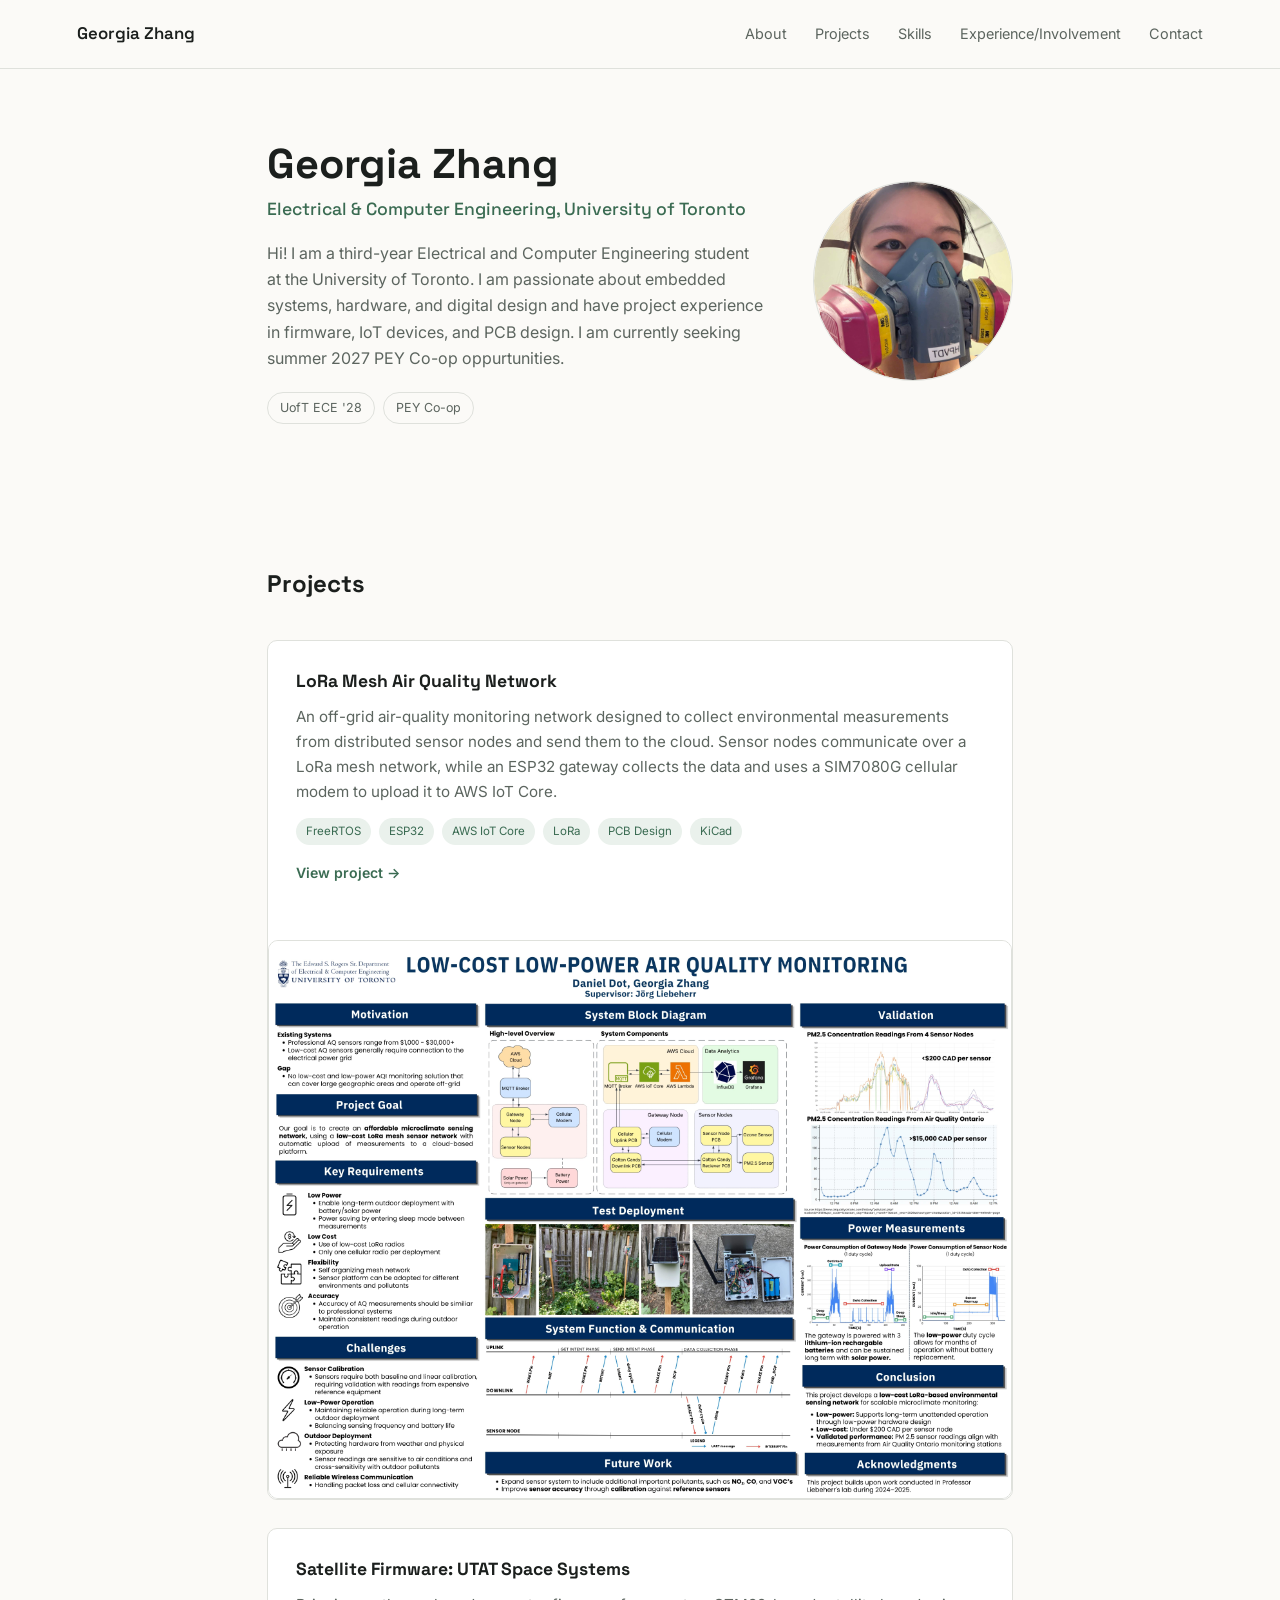
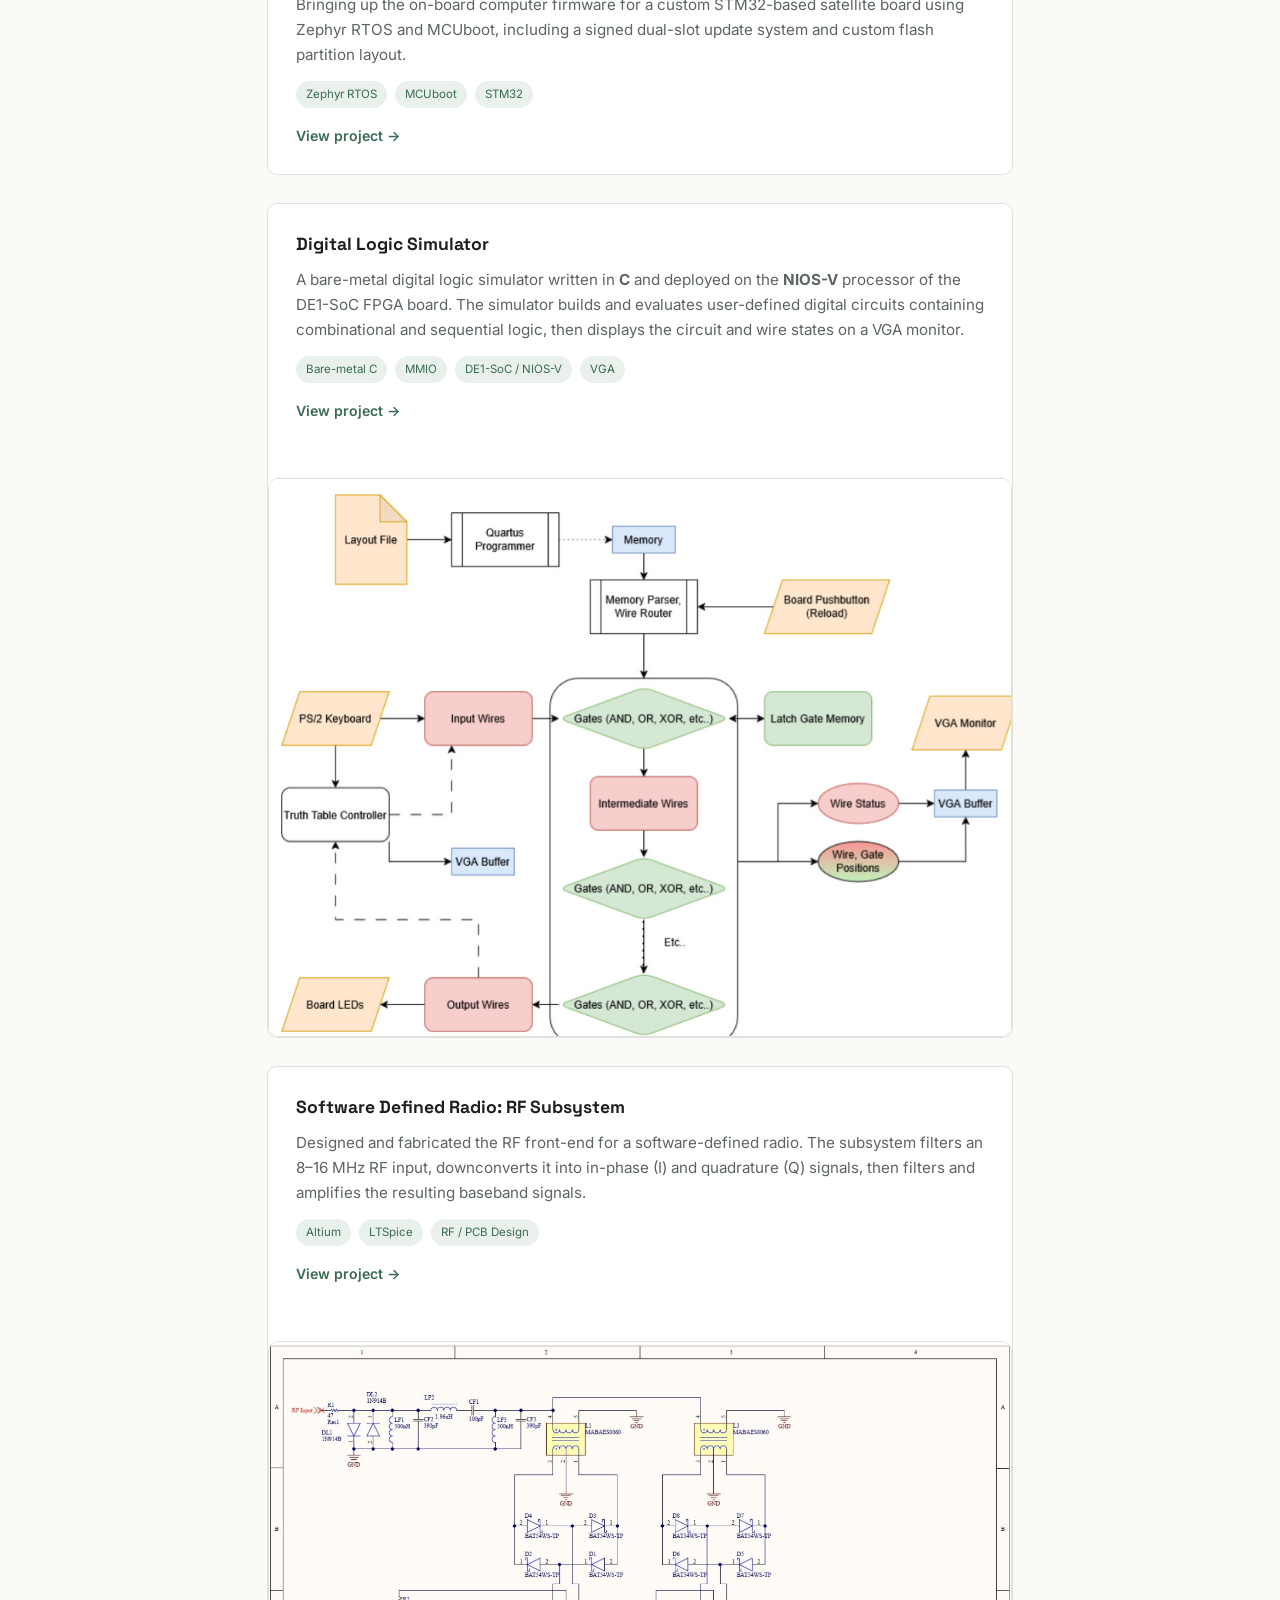
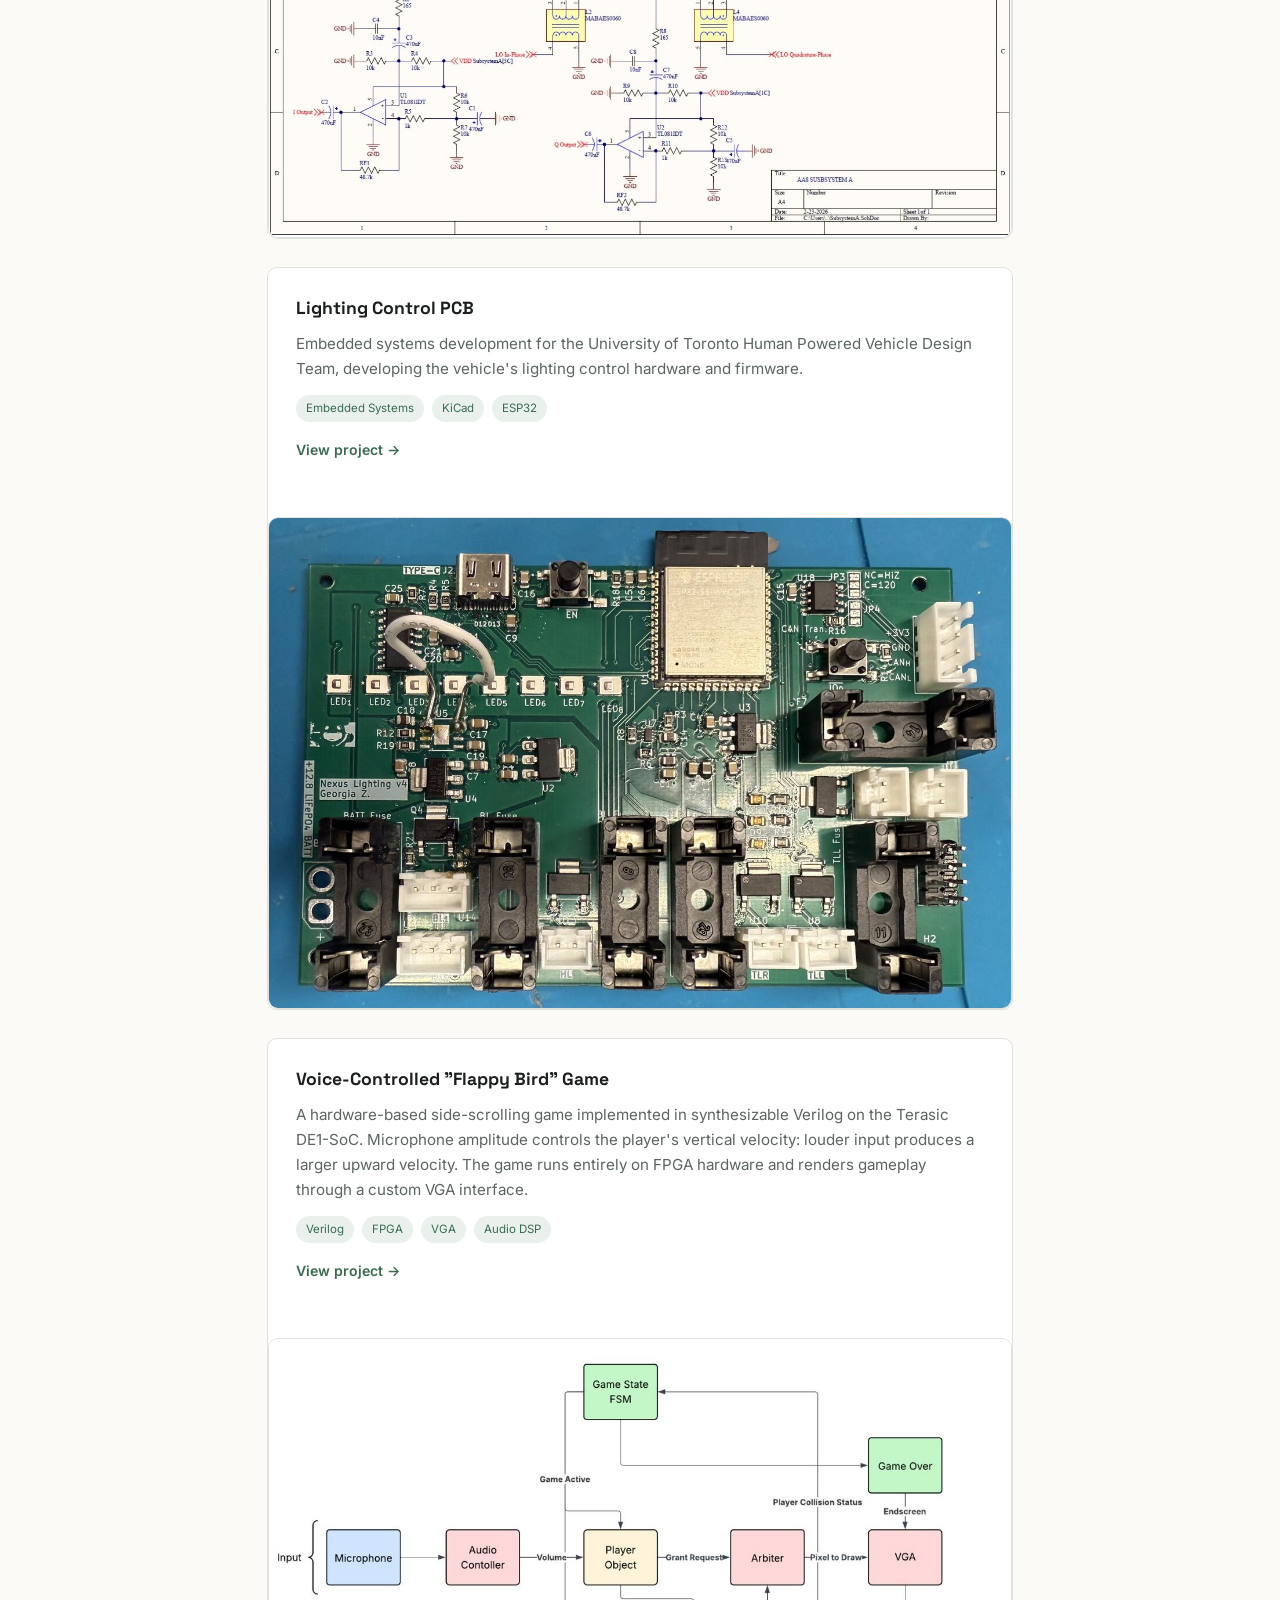
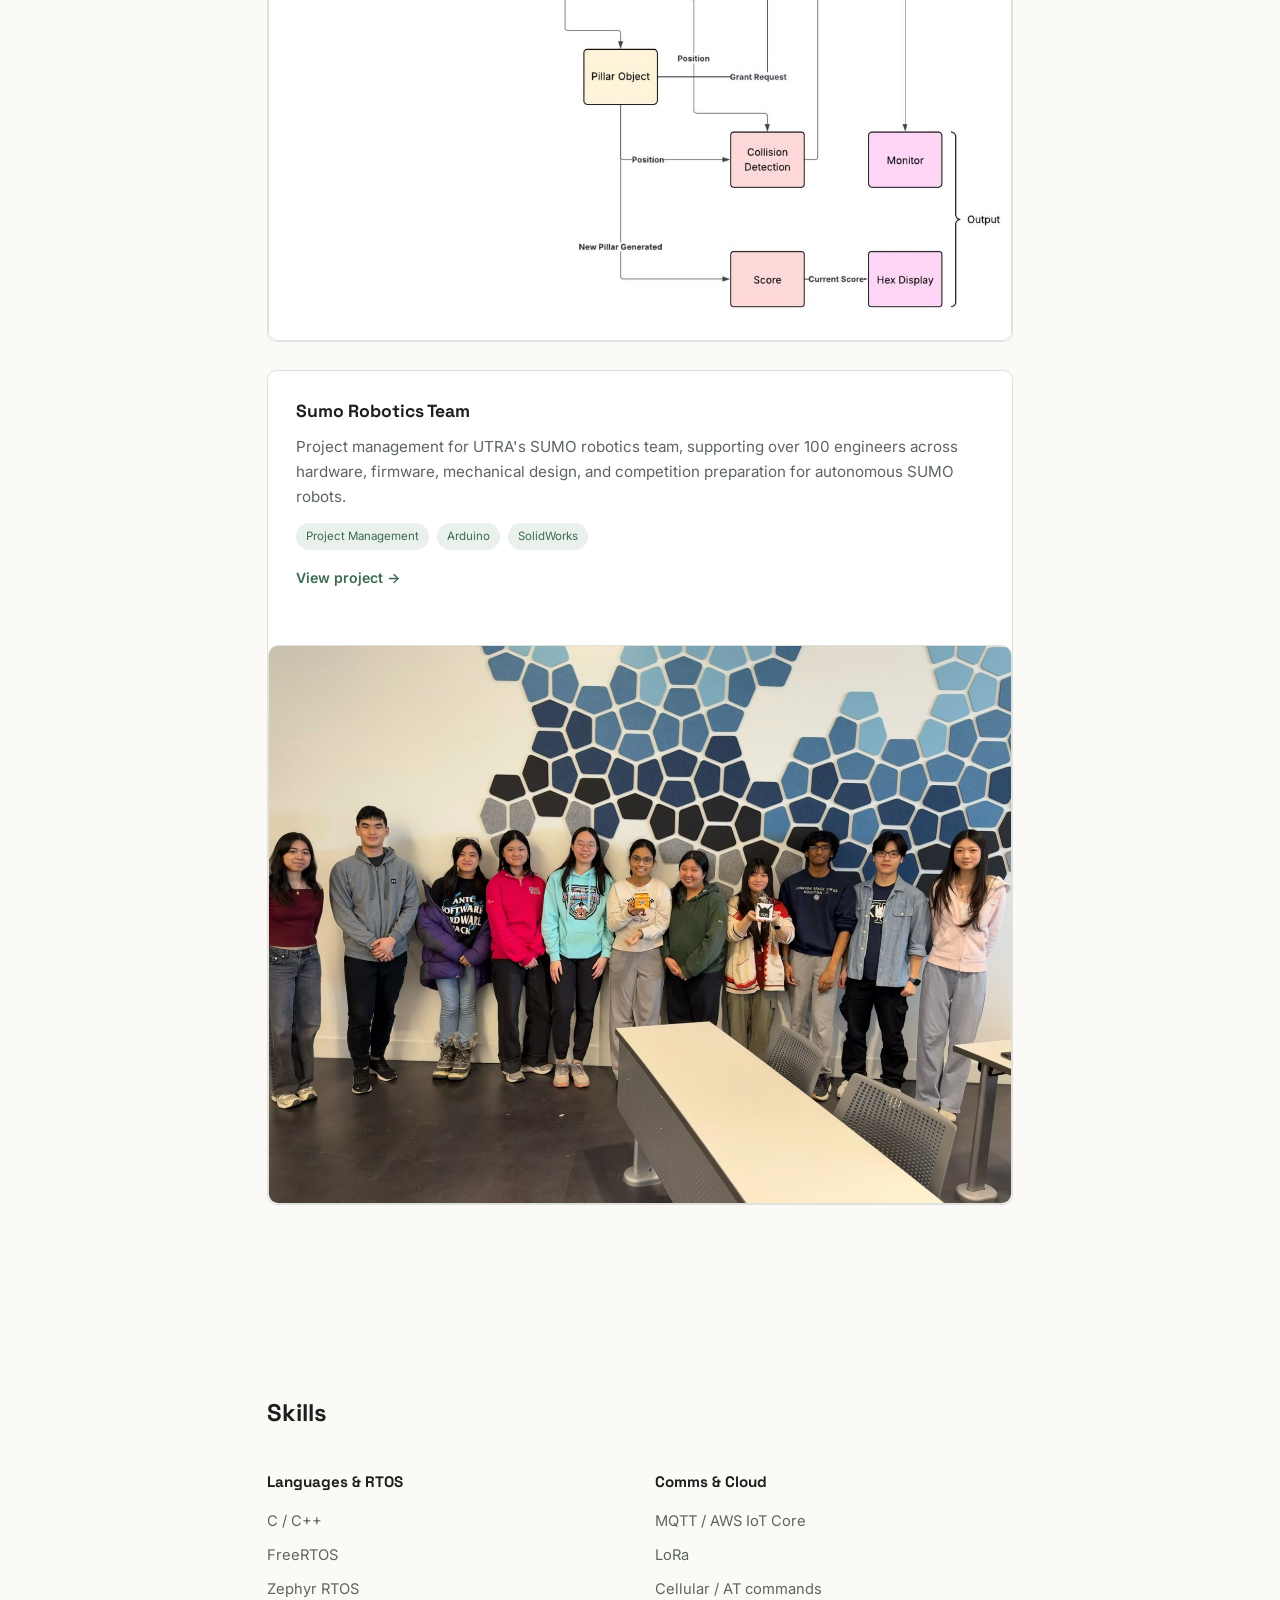
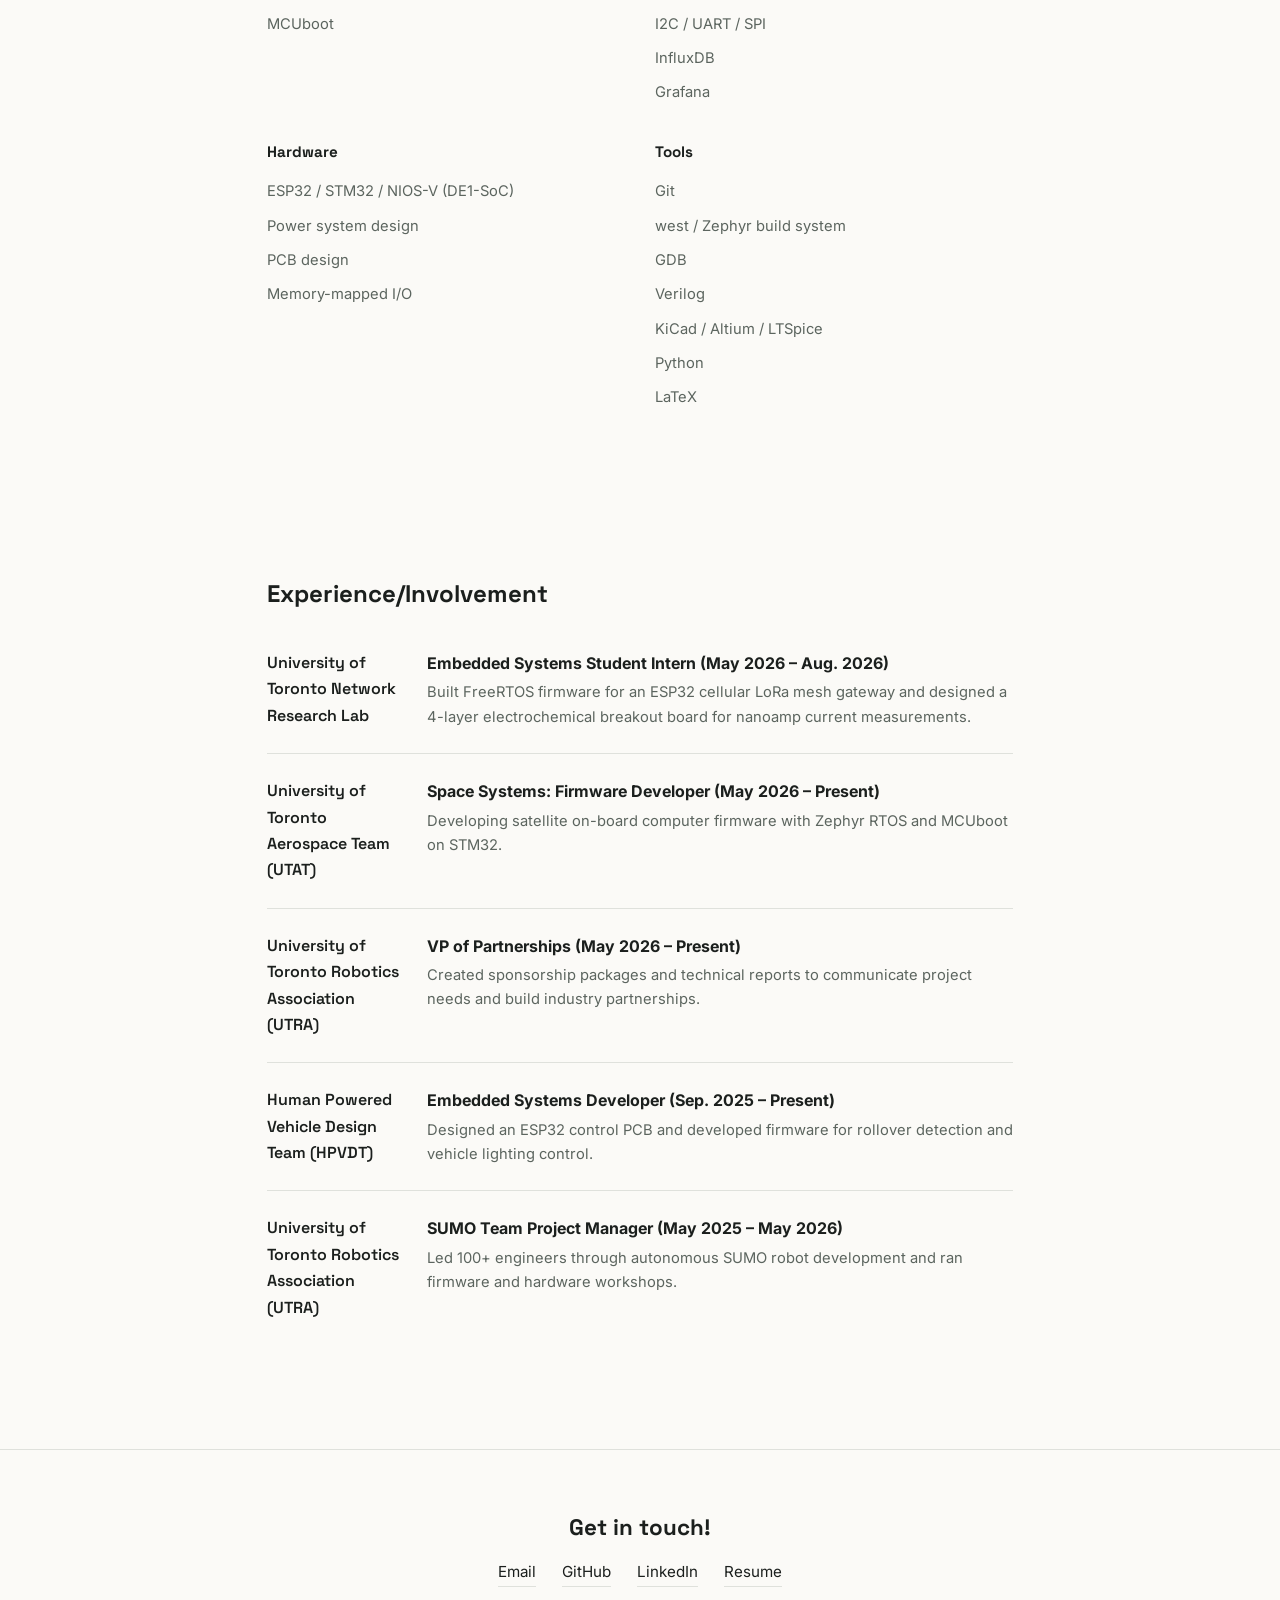
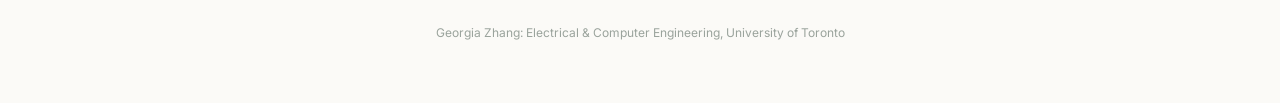
==== index.html @ 15cc343a "updates" ====
<!DOCTYPE html>
<html lang="en">

<head>
  <meta charset="UTF-8">
  <meta name="viewport" content="width=device-width, initial-scale=1.0">
  <title>Georgia Zhang: ECE, University of Toronto</title>
  <link rel="preconnect" href="https://fonts.googleapis.com">
  <link rel="preconnect" href="https://fonts.gstatic.com" crossorigin>
  <link
    href="https://fonts.googleapis.com/css2?family=Space+Grotesk:wght@400;500;600;700&family=Inter:wght@400;500;600&display=swap"
    rel="stylesheet">
  <link rel="stylesheet" href="style.css">
</head>

<body>

  <header>
    <a class="name" href="index.html">Georgia Zhang</a>
    <nav>
      <a href="#about">About</a>
      <a href="#projects">Projects</a>
      <a href="#skills">Skills</a>
      <a href="#involvement">Experience/Involvement</a>
      <a href="#contact">Contact</a>
    </nav>
  </header>

  <section class="hero" id="about">
    <div class="hero-text">
      <h1>Georgia Zhang</h1>
      <div class="role">Electrical &amp; Computer Engineering, University of Toronto</div>
      <p>Hi! I am a third-year Electrical and Computer Engineering student at the University of Toronto. I am passionate
        about embedded systems, hardware, and digital design and have project experience in firmware, IoT devices, and
        PCB design. I am currently seeking summer 2027 PEY Co-op oppurtunities.</p>
      <div class="tags">
        <span class="tag">UofT ECE '28</span>
        <span class="tag">PEY Co-op</span>
      </div>
    </div>
    <div class="hero-photo">
      <div class="hero-photo"><img src="images/profile.jpg" alt="Georgia Zhang"></div>
    </div>
    <!-- To add your headshot: replace the div above with
       <div class="hero-photo"><img src="images/profile.jpg" alt="Georgia Zhang"></div> -->
  </section>

  <section id="projects">
    <h2 class="sec-title">Projects</h2>

    <div class="project">
      <div class="project-body">
        <h3>LoRa Mesh Air Quality Network</h3>
        <p>An off-grid air-quality monitoring network designed to collect environmental measurements
          from distributed sensor nodes and send them to the cloud. Sensor nodes communicate over
          a LoRa mesh network, while an ESP32 gateway collects the data and uses a SIM7080G cellular
          modem to upload it to AWS IoT Core.</p>
        <div class="project-tags"><span>FreeRTOS</span><span>ESP32</span><span>AWS IoT
            Core</span><span>LoRa</span><span>PCB Design</span><span>KiCad</span></div>
        <a class="project-link" href="projects/lora-gateway.html">View project &rarr;</a>
      </div>
      <div class="detail-photo"><img src="../images/lora-gateway.jpg" alt="LoRa Mesh Air Quality Gateway"></div>
    </div>

    <div class="project">
      <!-- <div class="project-photo">project photo</div> -->
      <div class="project-body">
        <h3>Satellite Firmware: UTAT Space Systems</h3>
        <p>Bringing up the on-board computer firmware for a custom STM32-based satellite board using Zephyr RTOS and
          MCUboot, including a signed dual-slot update system and custom flash partition layout.</p>
        <div class="project-tags"><span>Zephyr RTOS</span><span>MCUboot</span><span>STM32</span></div>
        <a class="project-link" href="projects/satellite-firmware.html">View project &rarr;</a>
      </div>
    </div>

    <div class="project">
      <div class="project-body">
        <h3>Digital Logic Simulator</h3>
        <p>A bare-metal digital logic simulator written in <b>C</b> and deployed on the
          <b>NIOS-V</b> processor of the DE1-SoC FPGA board. The simulator builds and
          evaluates user-defined digital circuits containing combinational and sequential
          logic, then displays the circuit and wire states on a VGA monitor.
        </p>
        <div class="project-tags"><span>Bare-metal C</span><span>MMIO</span><span>DE1-SoC /
            NIOS-V</span><span>VGA</span></div>
        <a class="project-link" href="projects/digital-logic-simulator.html">View project &rarr;</a>
      </div>
      <div class="detail-photo"><img src="../images/digital-logic-simulator.jpg" alt="Digital Logic Simulator"></div>
    </div>

    <div class="project">
      <div class="project-body">
        <h3>Software Defined Radio: RF Subsystem</h3>
        <p>Designed and fabricated the RF front-end for a software-defined radio. The subsystem filters an
          8–16 MHz RF input, downconverts it into in-phase (I) and quadrature (Q) signals, then filters and
          amplifies the resulting baseband signals.</p>
        <div class="project-tags"><span>Altium</span><span>LTSpice</span><span>RF / PCB Design</span></div>
        <a class="project-link" href="projects/sdr-rf-subsystem.html">View project &rarr;</a>
      </div>
      <div class="detail-photo"><img src="../images/sdr-rf-subsystem.jpg" alt="Software Defined Radio RF Subsystem">
      </div>
    </div>

    <div class="project">
      <div class="project-body">
        <h3>Lighting Control PCB</h3>
        <p>Embedded systems development for the University of Toronto Human Powered Vehicle Design Team,
          developing the vehicle's lighting control hardware and firmware.</p>
        <div class="project-tags"><span>Embedded Systems</span><span>KiCad</span><span>ESP32</span></div>
        <a class="project-link" href="projects/hpv.html">View project &rarr;</a>
      </div>
      <div class="detail-photo"><img src="../images/hpv.jpg" alt="Lighting PCB"></div>
    </div>

    <div class="project">
      <div class="project-body">
        <h3>Voice-Controlled "Flappy Bird" Game</h3>
        <p>A hardware-based side-scrolling game implemented in synthesizable Verilog on the Terasic DE1-SoC.
          Microphone amplitude controls the player's vertical velocity: louder input produces a larger upward
          velocity. The game runs entirely on FPGA hardware and renders gameplay through a custom VGA interface.</p>
        <div class="project-tags"><span>Verilog</span><span>FPGA</span><span>VGA</span><span>Audio DSP</span></div>
        <a class="project-link" href="projects/flappy-bird-fpga.html">View project &rarr;</a>
      </div>
      <div class="detail-photo"><img src="../images/flappy-bird-fpga.jpg" alt="Voice-Controlled Flappy Bird"></div>
    </div>

    <div class="project">
      <div class="project-body">
        <h3>Sumo Robotics Team</h3>
        <p>Project management for UTRA's SUMO robotics team, supporting over 100 engineers across hardware,
          firmware, mechanical design, and competition preparation for autonomous SUMO robots.</p>
        <div class="project-tags"><span>Project Management</span><span>Arduino</span><span>SolidWorks</span></div>
        <a class="project-link" href="projects/utra-project-manager.html">View project &rarr;</a>
      </div>
      <div class="detail-photo"><img src="../images/utra-pm.jpg" alt="UTRA Project Manager"></div>
    </div>

    <!-- To add another project: copy one .project block above, edit the text,
       and create a matching page in /projects/ (use an existing page as a template). -->

  </section>

  <section id="skills">
    <h2 class="sec-title">Skills</h2>
    <div class="skills-grid">
      <div class="skill-group">
        <h4>Languages &amp; RTOS</h4>
        <ul>
          <li>C / C++</li>
          <li>FreeRTOS</li>
          <li>Zephyr RTOS</li>
          <li>MCUboot</li>
        </ul>
      </div>
      <div class="skill-group">
        <h4>Comms &amp; Cloud</h4>
        <ul>
          <li>MQTT / AWS IoT Core</li>
          <li>LoRa</li>
          <li>Cellular / AT commands</li>
          <li>I2C / UART / SPI</li>
          <li>InfluxDB</li>
          <li>Grafana</li>
        </ul>
      </div>
      <div class="skill-group">
        <h4>Hardware</h4>
        <ul>
          <li>ESP32 / STM32 / NIOS-V (DE1-SoC)</li>
          <li>Power system design</li>
          <li>PCB design</li>
          <li>Memory-mapped I/O</li>
        </ul>
      </div>
      <div class="skill-group">
        <h4>Tools</h4>
        <ul>
          <li>Git</li>
          <li>west / Zephyr build system</li>
          <li>GDB</li>
          <li>Verilog</li>
          <li>KiCad / Altium / LTSpice</li>
          <li>Python</li>
          <li>LaTeX</li>
        </ul>
      </div>
    </div>
  </section>

  <section id="involvement">
    <h2 class="sec-title">Experience/Involvement</h2>

    <div class="role-row">
      <div class="org">University of Toronto Network Research Lab</div>
      <div>
        <h3>Embedded Systems Student Intern (May 2026 – Aug. 2026)</h3>
        <p>Built FreeRTOS firmware for an ESP32 cellular LoRa mesh gateway and designed a 4-layer electrochemical
          breakout board for nanoamp current measurements.</p>
      </div>
    </div>

    <div class="role-row">
      <div class="org">University of Toronto Aerospace Team (UTAT)</div>
      <div>
        <h3>Space Systems: Firmware Developer (May 2026 – Present)</h3>
        <p>Developing satellite on-board computer firmware with Zephyr RTOS and MCUboot on STM32.</p>
      </div>
    </div>

    <div class="role-row">
      <div class="org">University of Toronto Robotics Association (UTRA)</div>
      <div>
        <h3>VP of Partnerships (May 2026 – Present)</h3>
        <p>Created sponsorship packages and technical reports to communicate project needs and build industry
          partnerships.</p>
      </div>
    </div>

    <div class="role-row">
      <div class="org">Human Powered Vehicle Design Team (HPVDT)</div>
      <div>
        <h3>Embedded Systems Developer (Sep. 2025 – Present)</h3>
        <p>Designed an ESP32 control PCB and developed firmware for rollover detection and vehicle lighting control.</p>
      </div>
    </div>

    <div class="role-row">
      <div class="org">University of Toronto Robotics Association (UTRA)</div>
      <div>
        <h3>SUMO Team Project Manager (May 2025 – May 2026)</h3>
        <p>Led 100+ engineers through autonomous SUMO robot development and ran firmware and hardware workshops.</p>
      </div>
    </div>
  </section>

  <footer id="contact">
    <h2>Get in touch!</h2>
    <div class="links">
      <a href="mailto:georgia.zhang@mail.utoronto.ca">Email</a>
      <a href="https://github.com/georgiazhang06" target="_blank" rel="noopener">GitHub</a>
      <a href="https://www.linkedin.com/in/zhang-georgia" target="_blank" rel="noopener">LinkedIn</a>
      <a href="#">Resume</a>
    </div>
    <div class="fine">Georgia Zhang: Electrical &amp; Computer Engineering, University of Toronto</div>
  </footer>

</body>

</html>
---- style.css ----
:root{
  --bg: #fbfaf7;
  --ink: #1b1f1d;
  --muted: #5c655f;
  --line: #dfe1dc;
  --accent: #3a6b52;
  --accent-bg: #eaf1ec;
  --card: #ffffff;
  --mono: 'Space Grotesk', sans-serif;
  --sans: 'Inter', sans-serif;
}
*{ box-sizing:border-box; margin:0; padding:0; }
html{ scroll-behavior:smooth; }
body{ background:var(--bg); color:var(--ink); font-family:var(--sans); line-height:1.65; }
a{ color:inherit; }
img{ max-width:100%; display:block; }

header{
  position:sticky; top:0; z-index:10; background:rgba(251,250,247,0.9); backdrop-filter:blur(6px);
  border-bottom:1px solid var(--line);
  display:flex; justify-content:space-between; align-items:center;
  padding:20px 6vw;
}
header .name{ font-family:var(--mono); font-weight:600; font-size:1.05rem; text-decoration:none; }
nav{ display:flex; gap:28px; font-size:0.9rem; }
nav a{ text-decoration:none; color:var(--muted); }
nav a:hover{ color:var(--ink); }

section{ padding:80px 6vw; max-width:900px; margin:0 auto; }

/* Hero (homepage) */
.hero{ padding-top:70px; padding-bottom:60px; display:flex; gap:48px; align-items:center; flex-wrap:wrap; }
.hero-text{ flex:1 1 380px; }
.hero-photo{
  flex:0 0 200px; width:200px; height:200px; border-radius:50%;
  background:var(--card); border:1px solid var(--line);
  display:flex; align-items:center; justify-content:center;
  color:var(--muted); font-size:0.8rem; text-align:center; overflow:hidden;
}
.hero-photo img{ width:100%; height:100%; object-fit:cover; }
.hero h1{ font-family:var(--mono); font-weight:700; font-size:clamp(2rem, 4vw, 2.6rem); line-height:1.2; }
.hero .role{ color:var(--accent); font-family:var(--mono); font-weight:500; margin-top:6px; font-size:1.1rem; }
.hero p{ margin-top:16px; color:var(--muted); max-width:520px; }
.hero .tags{ margin-top:20px; display:flex; gap:8px; flex-wrap:wrap; }
.tag{ font-size:0.78rem; color:var(--muted); border:1px solid var(--line); padding:5px 12px; border-radius:20px; }

h2.sec-title{ font-family:var(--mono); font-size:1.5rem; margin-bottom:36px; }

/* About */
.about p{ color:var(--muted); max-width:640px; }

/* Project cards (homepage grid) */
.project{
  background:var(--card); border:1px solid var(--line); border-radius:10px;
  overflow:hidden; margin-bottom:28px; display:flex; flex-wrap:wrap;
  transition:border-color .2s, transform .2s;
}
.project:hover{ border-color:var(--accent); }
.project-photo{
  flex:0 0 260px; min-height:180px; background:#f1f0eb;
  display:flex; align-items:center; justify-content:center;
  color:var(--muted); font-size:0.8rem; text-align:center; padding:20px;
}
.project-photo img{ width:100%; height:100%; object-fit:cover; }
.project-body{ flex:1 1 320px; padding:26px 28px; display:flex; flex-direction:column; }
.project-body h3{ font-family:var(--mono); font-size:1.1rem; margin-bottom:8px; }
.project-body p{ color:var(--muted); font-size:0.95rem; }
.project-tags{ margin-top:14px; display:flex; gap:8px; flex-wrap:wrap; }
.project-tags span{ font-size:0.72rem; color:var(--accent); background:var(--accent-bg); padding:4px 10px; border-radius:20px; }
.project-link{
  margin-top:16px; font-size:0.88rem; font-weight:600; color:var(--accent);
  text-decoration:none; display:inline-flex; align-items:center; gap:6px;
}
.project-link:hover{ text-decoration:underline; }

/* Skills */
.skills-grid{ display:grid; grid-template-columns:repeat(2, 1fr); gap:30px; }
.skill-group h4{ font-family:var(--mono); font-size:0.95rem; margin-bottom:10px; }
.skill-group ul{ list-style:none; color:var(--muted); font-size:0.92rem; }
.skill-group li{ padding:5px 0; }

/* Involvement */
.role-row{ display:flex; gap:20px; margin-bottom:24px; padding-bottom:24px; border-bottom:1px solid var(--line); }
.role-row:last-child{ border-bottom:none; }
.role-row .org{ flex:0 0 140px; font-family:var(--mono); font-weight:600; }
.role-row h3{ font-size:1rem; margin-bottom:4px; }
.role-row p{ color:var(--muted); font-size:0.92rem; }

footer{ border-top:1px solid var(--line); padding:60px 6vw; text-align:center; }
footer h2{ font-family:var(--mono); font-size:1.4rem; margin-bottom:12px; }
footer p{ color:var(--muted); margin-bottom:20px; }
.links{ display:flex; gap:26px; justify-content:center; flex-wrap:wrap; }
.links a{ text-decoration:none; border-bottom:1px solid var(--line); padding-bottom:2px; font-size:0.95rem; }
.links a:hover{ border-color:var(--accent); color:var(--accent); }
.fine{ margin-top:36px; font-size:0.75rem; color:#9aa39c; }

/* ---- Project detail pages ---- */
.back-link{
  display:inline-flex; align-items:center; gap:6px; font-size:0.88rem; color:var(--muted);
  text-decoration:none; margin-bottom:28px;
}
.back-link:hover{ color:var(--accent); }

.detail-hero{ padding-top:50px; padding-bottom:10px; }
.detail-hero h1{ font-family:var(--mono); font-weight:700; font-size:clamp(1.8rem, 4vw, 2.3rem); }
.detail-hero .subtitle{ color:var(--accent); font-family:var(--mono); font-size:1rem; margin-top:8px; }
.detail-hero .tags{ margin-top:18px; display:flex; gap:8px; flex-wrap:wrap; }

.detail-photo{
  margin-top:30px; border-radius:10px; overflow:hidden; background:#f1f0eb;
  min-height:260px; display:flex; align-items:center; justify-content:center;
  color:var(--muted); font-size:0.85rem; border:1px solid var(--line);
}
.detail-photo img{ width:100%; height:100%; object-fit:cover; }

.callout{
  margin-top:26px; padding:16px 20px; background:var(--accent-bg); border-left:3px solid var(--accent);
  border-radius:6px; font-size:0.9rem; color:var(--ink);
}

.detail-section{ padding-top:20px; padding-bottom:20px; max-width:760px; }
.detail-section h2{ font-family:var(--mono); font-size:1.2rem; margin-bottom:14px; }
.detail-section p{ color:var(--muted); margin-bottom:14px; }
.detail-section ul, .detail-section ol{ color:var(--muted); margin-left:22px; margin-bottom:14px; }
.detail-section li{ margin-bottom:8px; }
.detail-section li b{ color:var(--ink); }

.code-block{
  background:#1b1f1d; color:#e8ece8; font-family:'Space Grotesk', monospace;
  font-size:0.85rem; padding:16px 18px; border-radius:8px; overflow-x:auto;
  margin-bottom:16px; line-height:1.7;
}

@media (max-width:700px){
  .skills-grid{ grid-template-columns:1fr; }
  nav{ gap:16px; font-size:0.82rem; }
  .hero{ flex-direction:column-reverse; text-align:center; }
  .hero p{ margin-left:auto; margin-right:auto; }
  .hero .tags{ justify-content:center; }
  .project{ flex-direction:column; }
  .project-photo{ flex:0 0 160px; width:100%; }
}
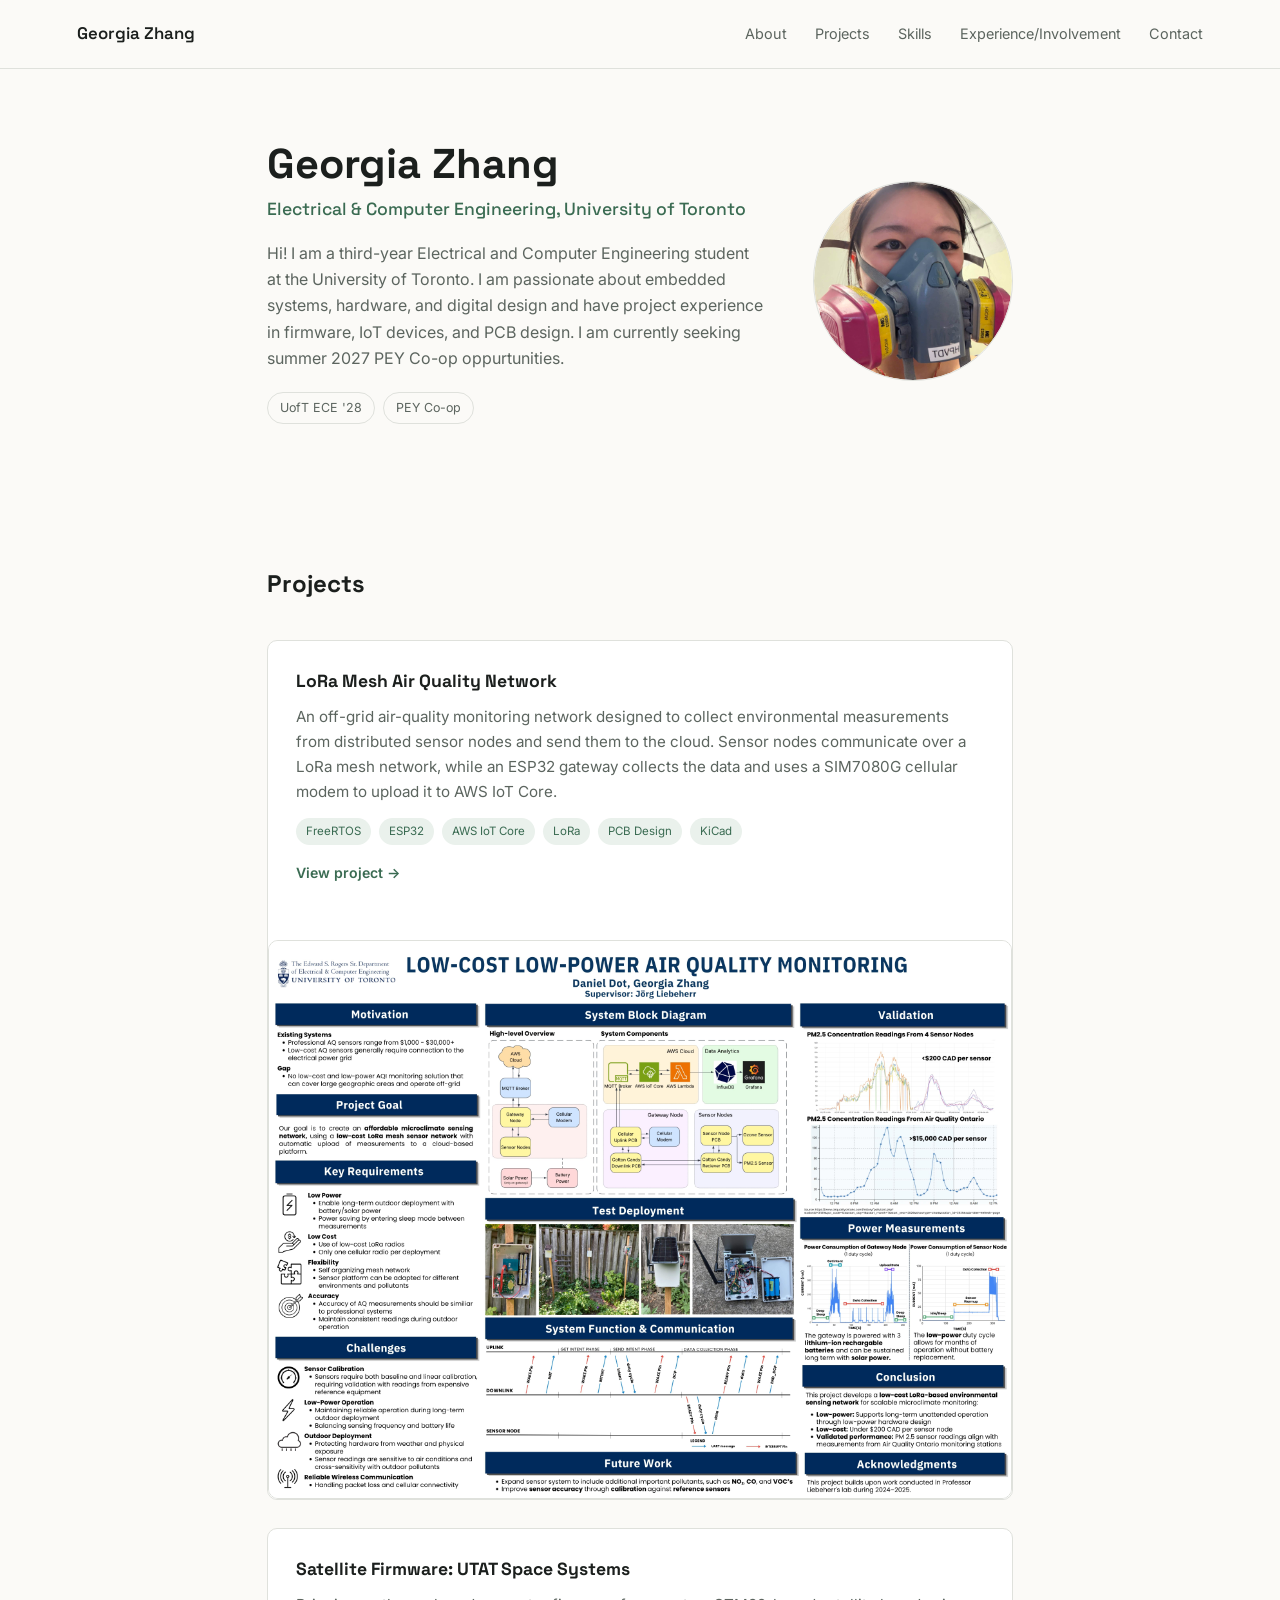
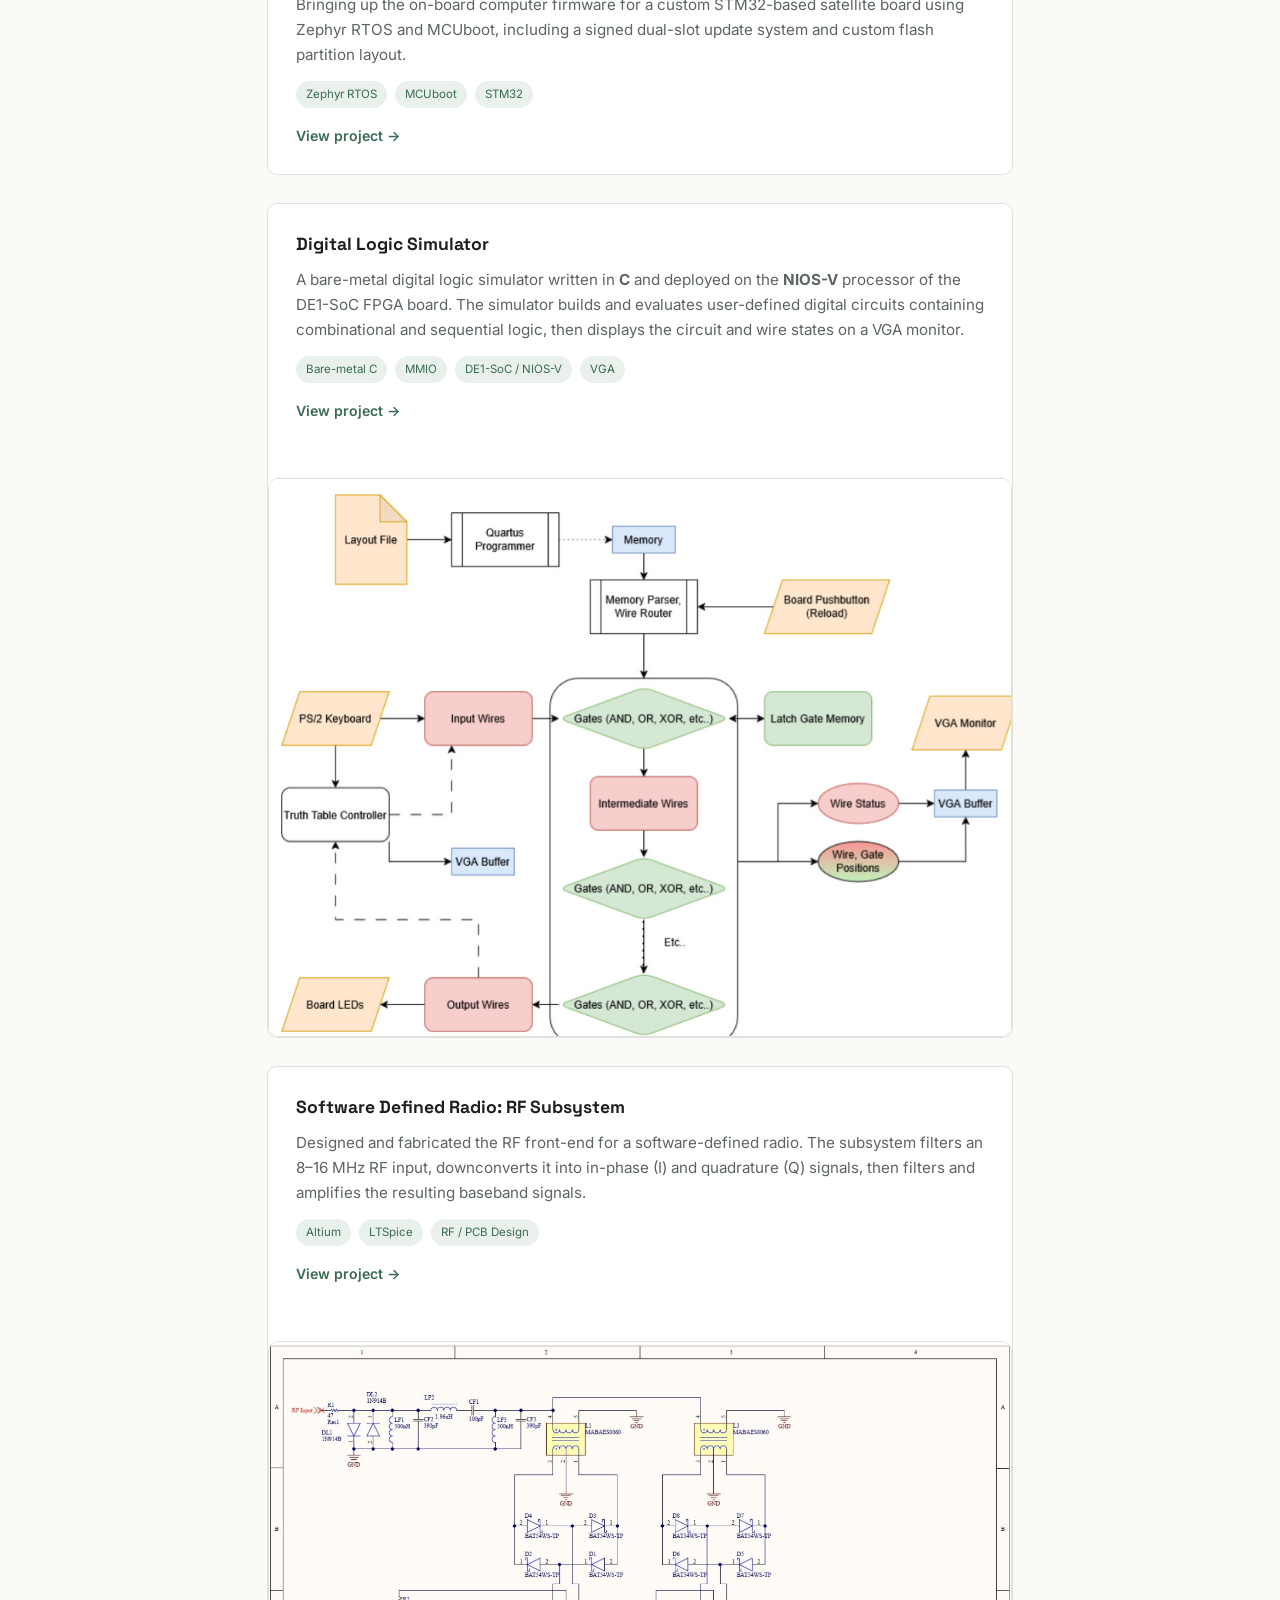
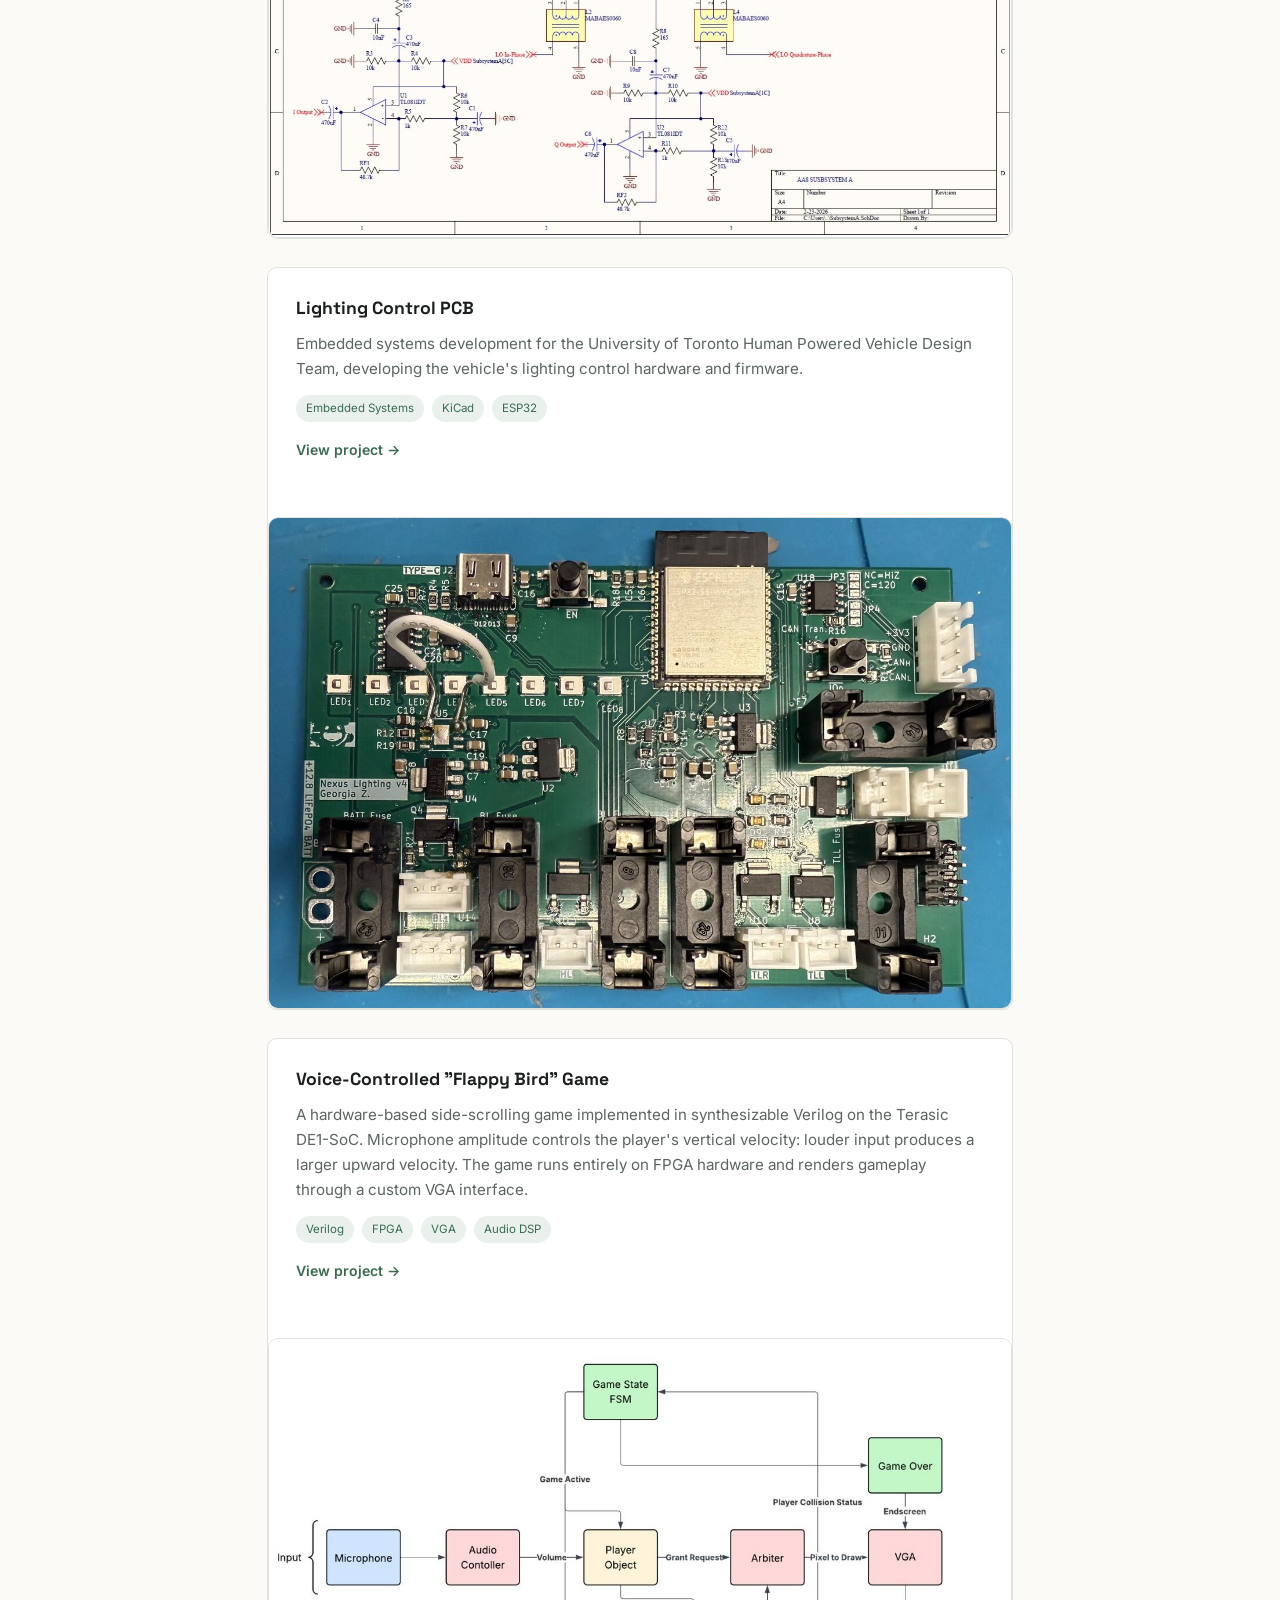
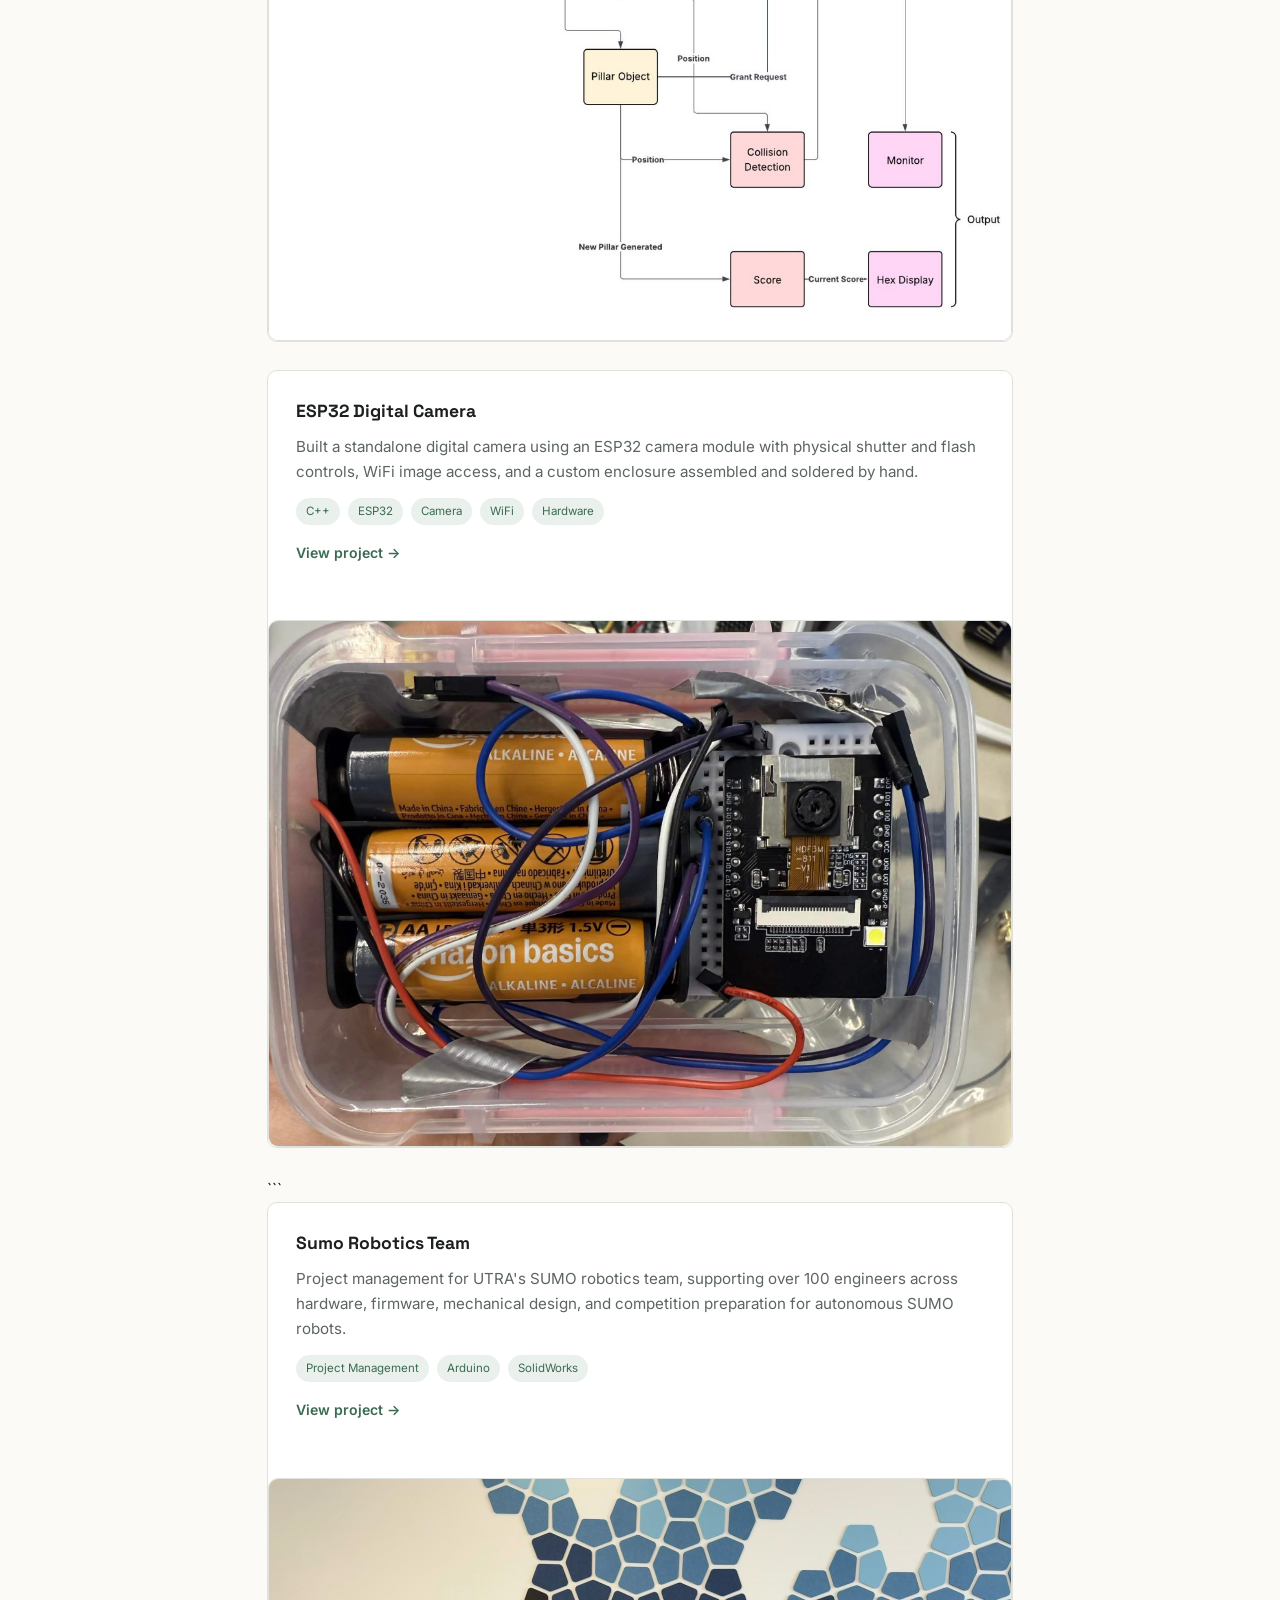
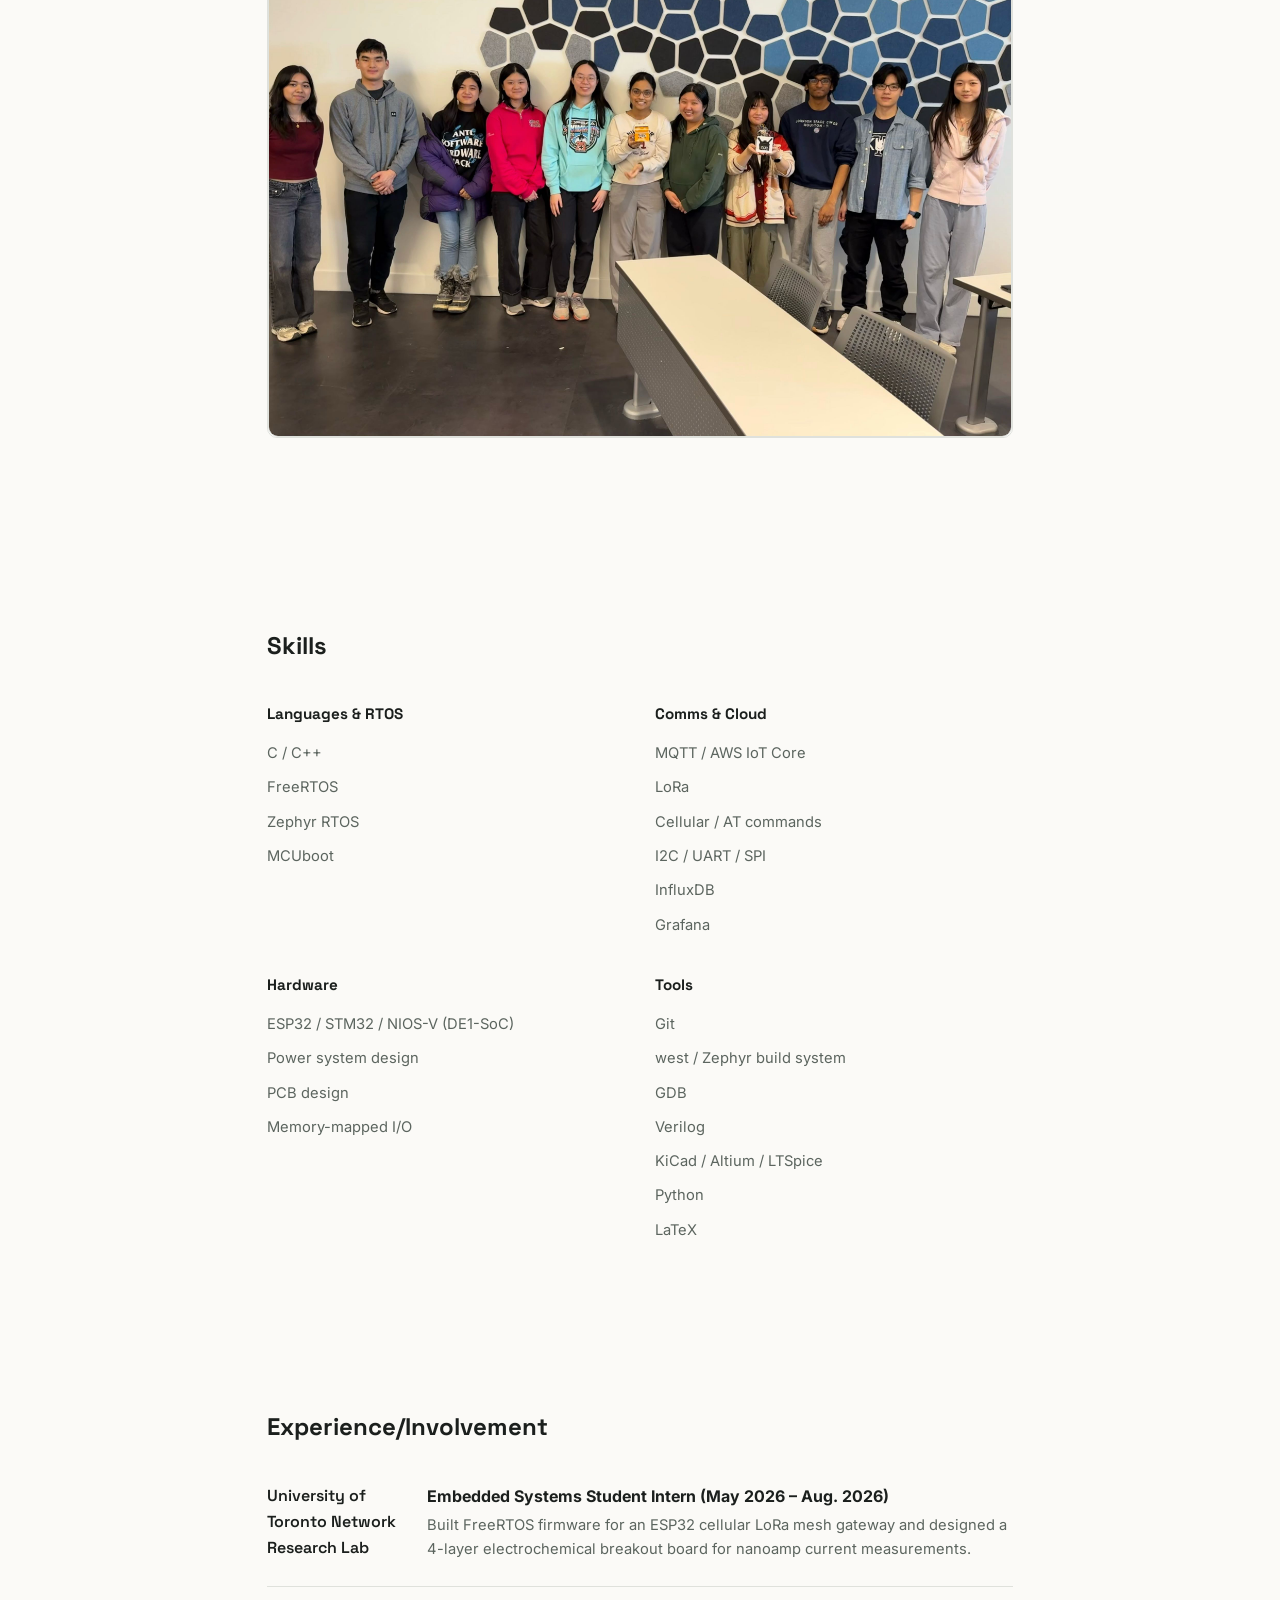
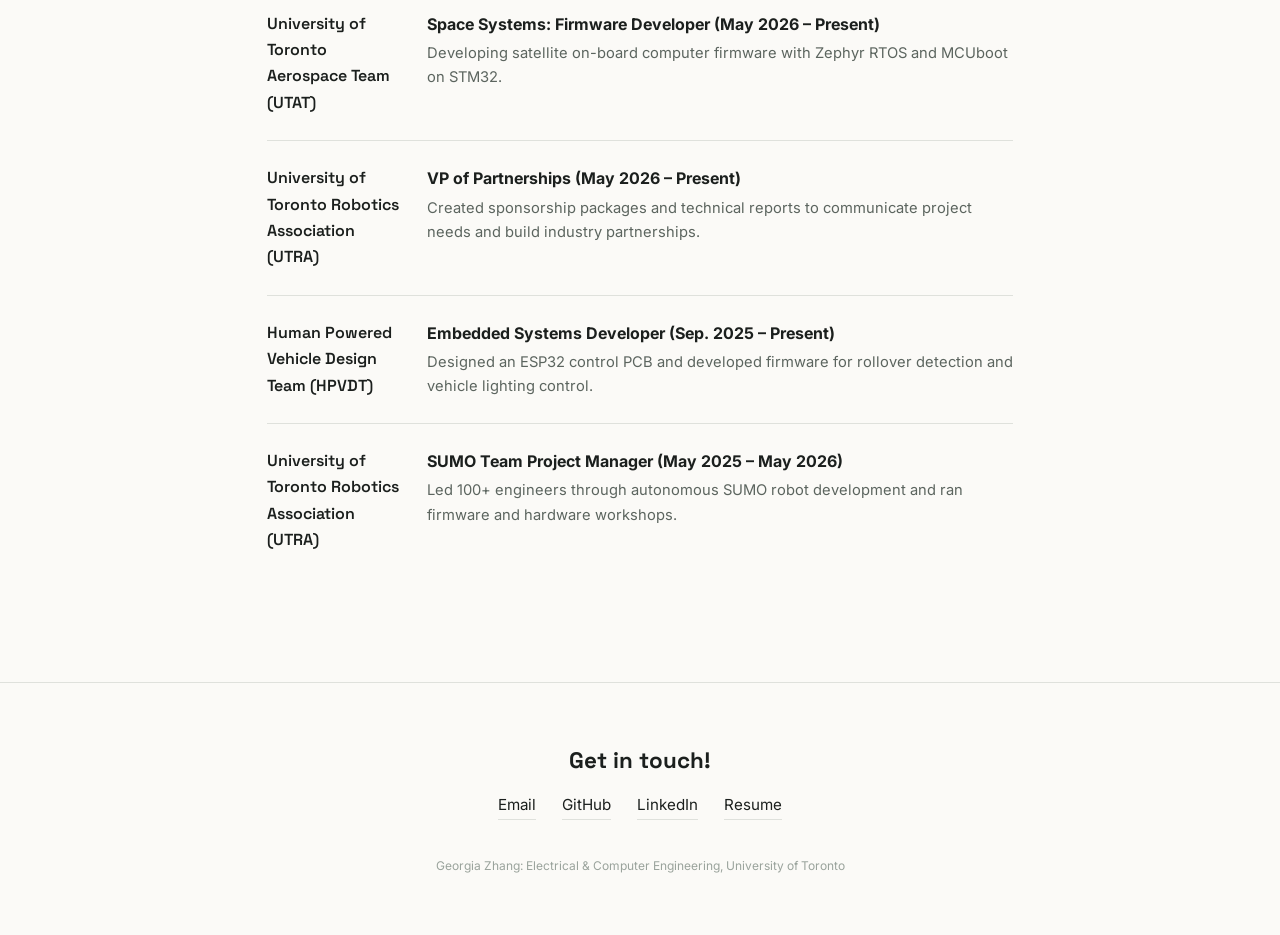
==== commit 39343ba6: "add digicam" ====
--- a/index.html
+++ b/index.html
@@ -124,6 +124,21 @@
       <div class="detail-photo"><img src="../images/flappy-bird-fpga.jpg" alt="Voice-Controlled Flappy Bird"></div>
     </div>
 
+
+    <div class="project">
+      <div class="project-body">
+        <h3>ESP32 Digital Camera</h3>
+        <p>Built a standalone digital camera using an ESP32 camera module with physical shutter and flash controls, WiFi
+          image access, and a custom enclosure assembled and soldered by hand.</p>
+        <div class="project-tags">
+          <span>C++</span><span>ESP32</span><span>Camera</span><span>WiFi</span><span>Hardware</span></div>
+        <a class="project-link" href="projects/esp32-digital-camera.html">View project &rarr;</a>
+      </div>
+      <div class="detail-photo"><img src="images/esp32-camera.jpg" alt="ESP32 Digital Camera"></div>
+    </div>
+    ```
+
+
     <div class="project">
       <div class="project-body">
         <h3>Sumo Robotics Team</h3>
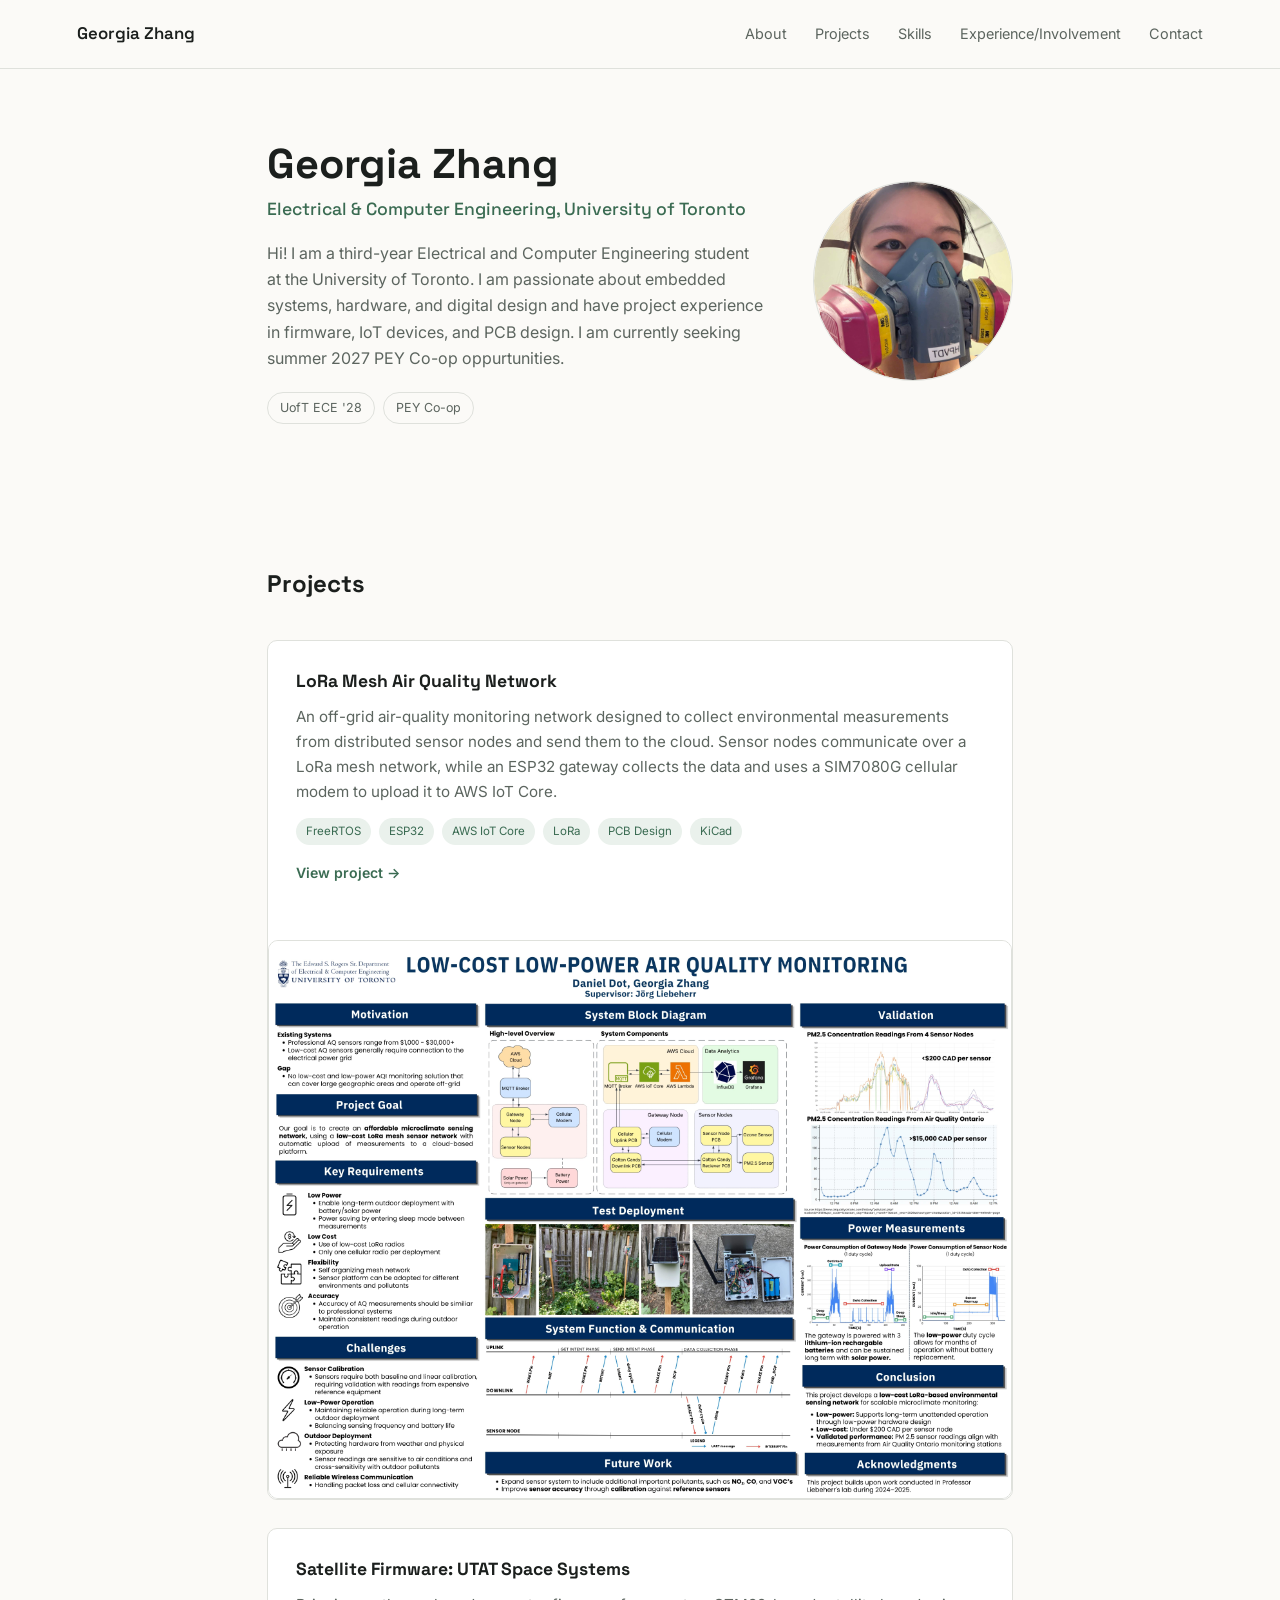
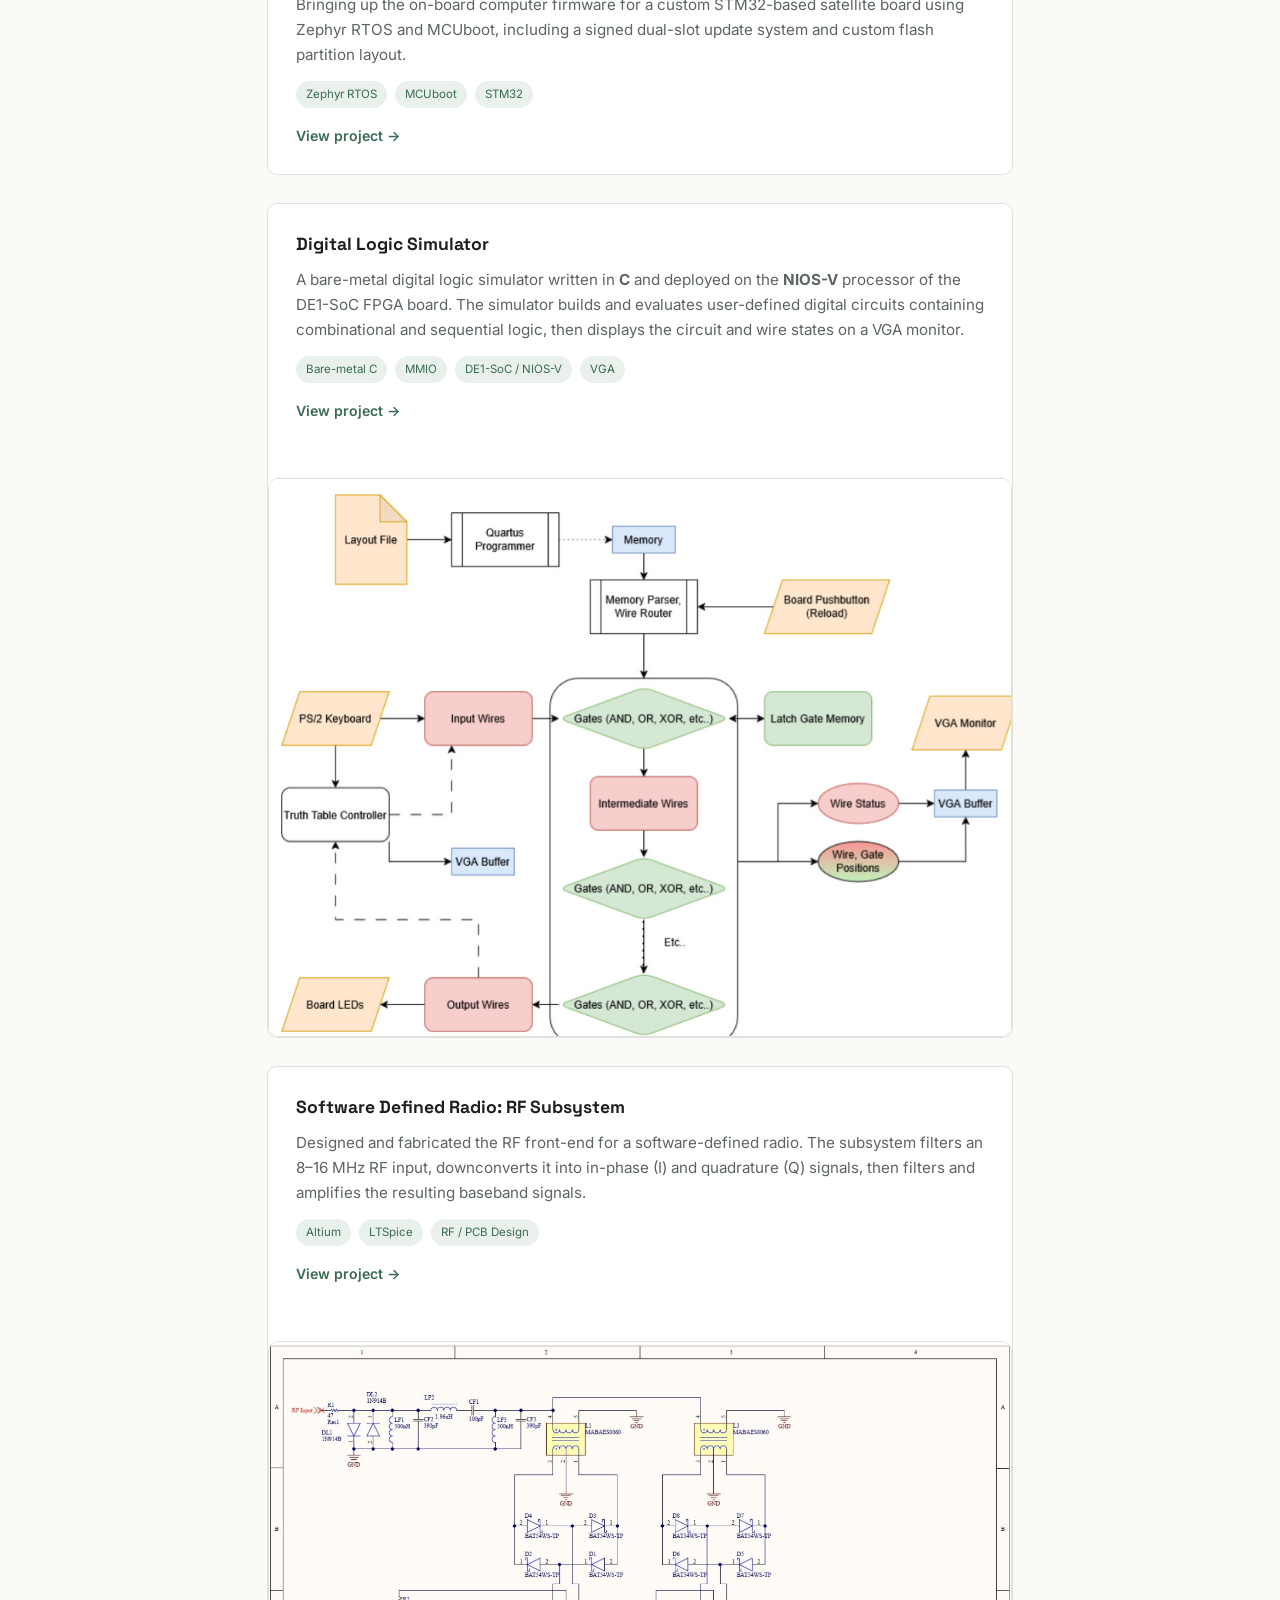
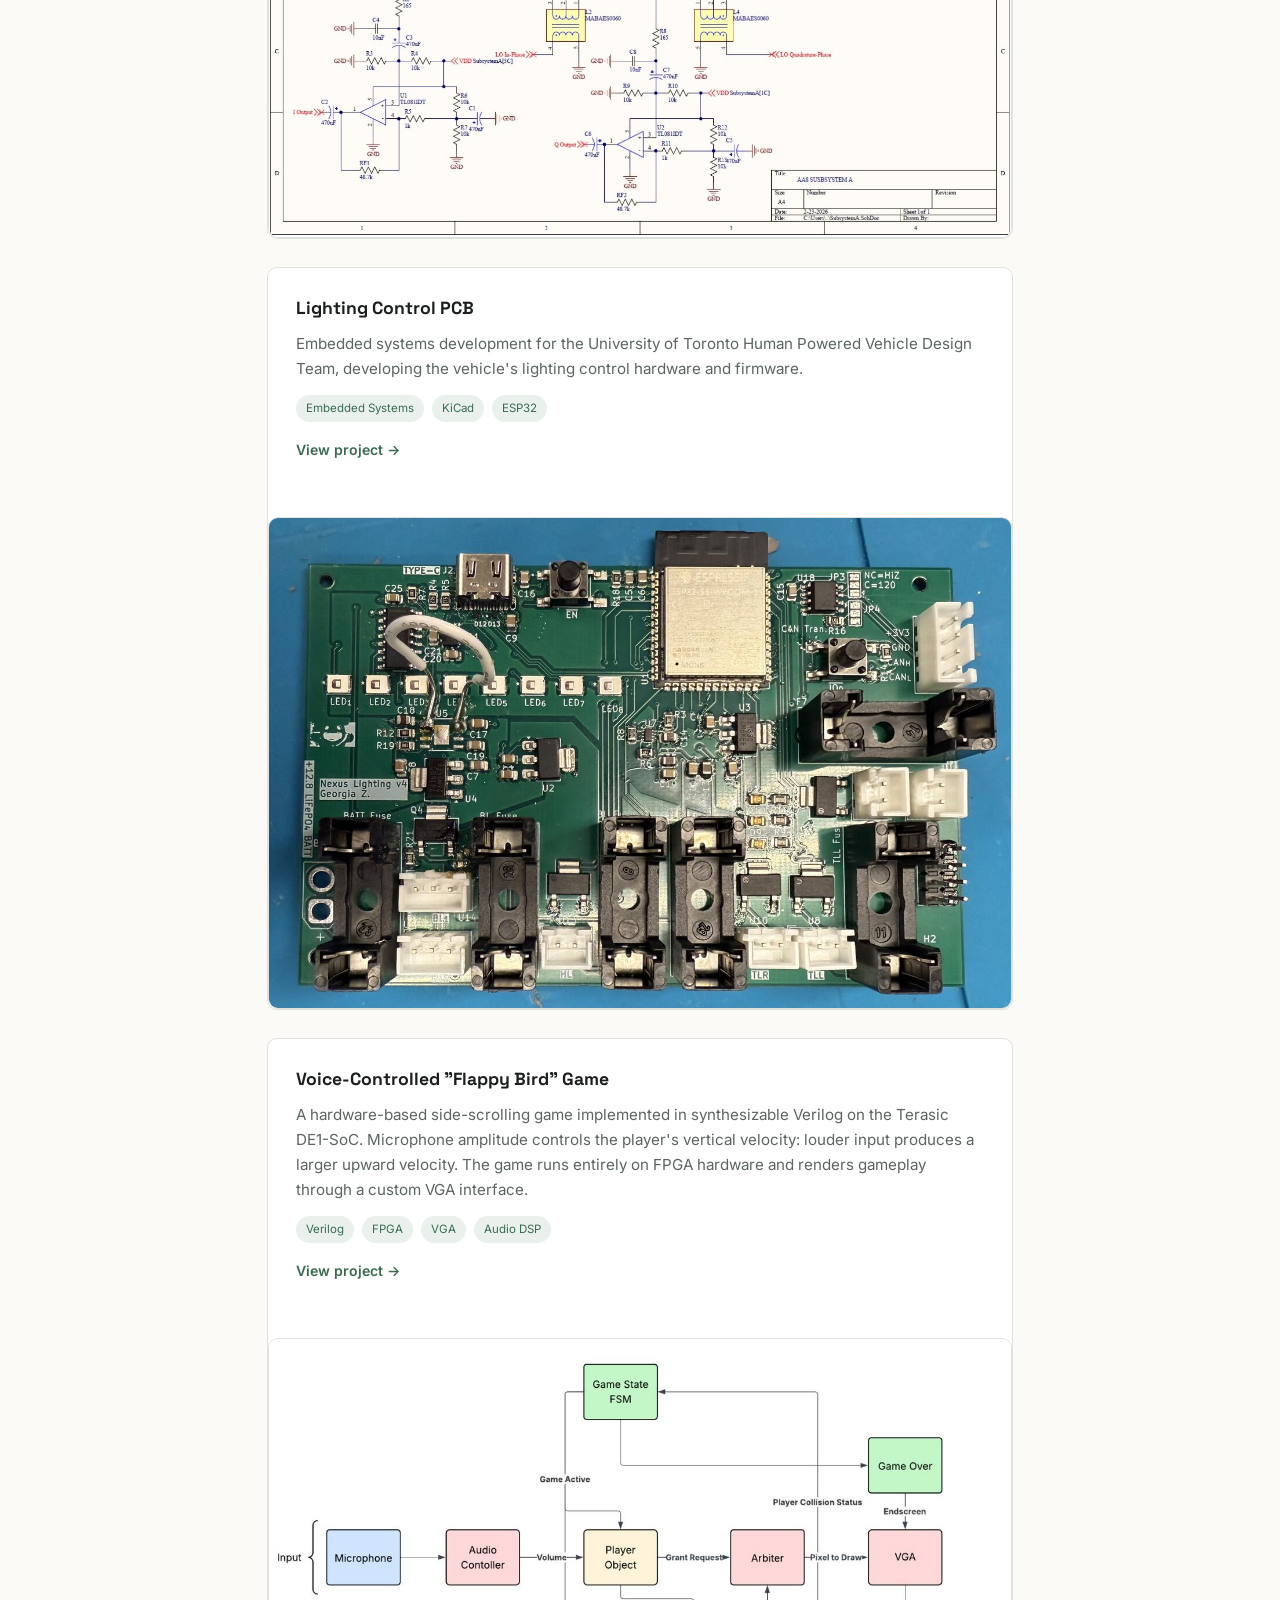
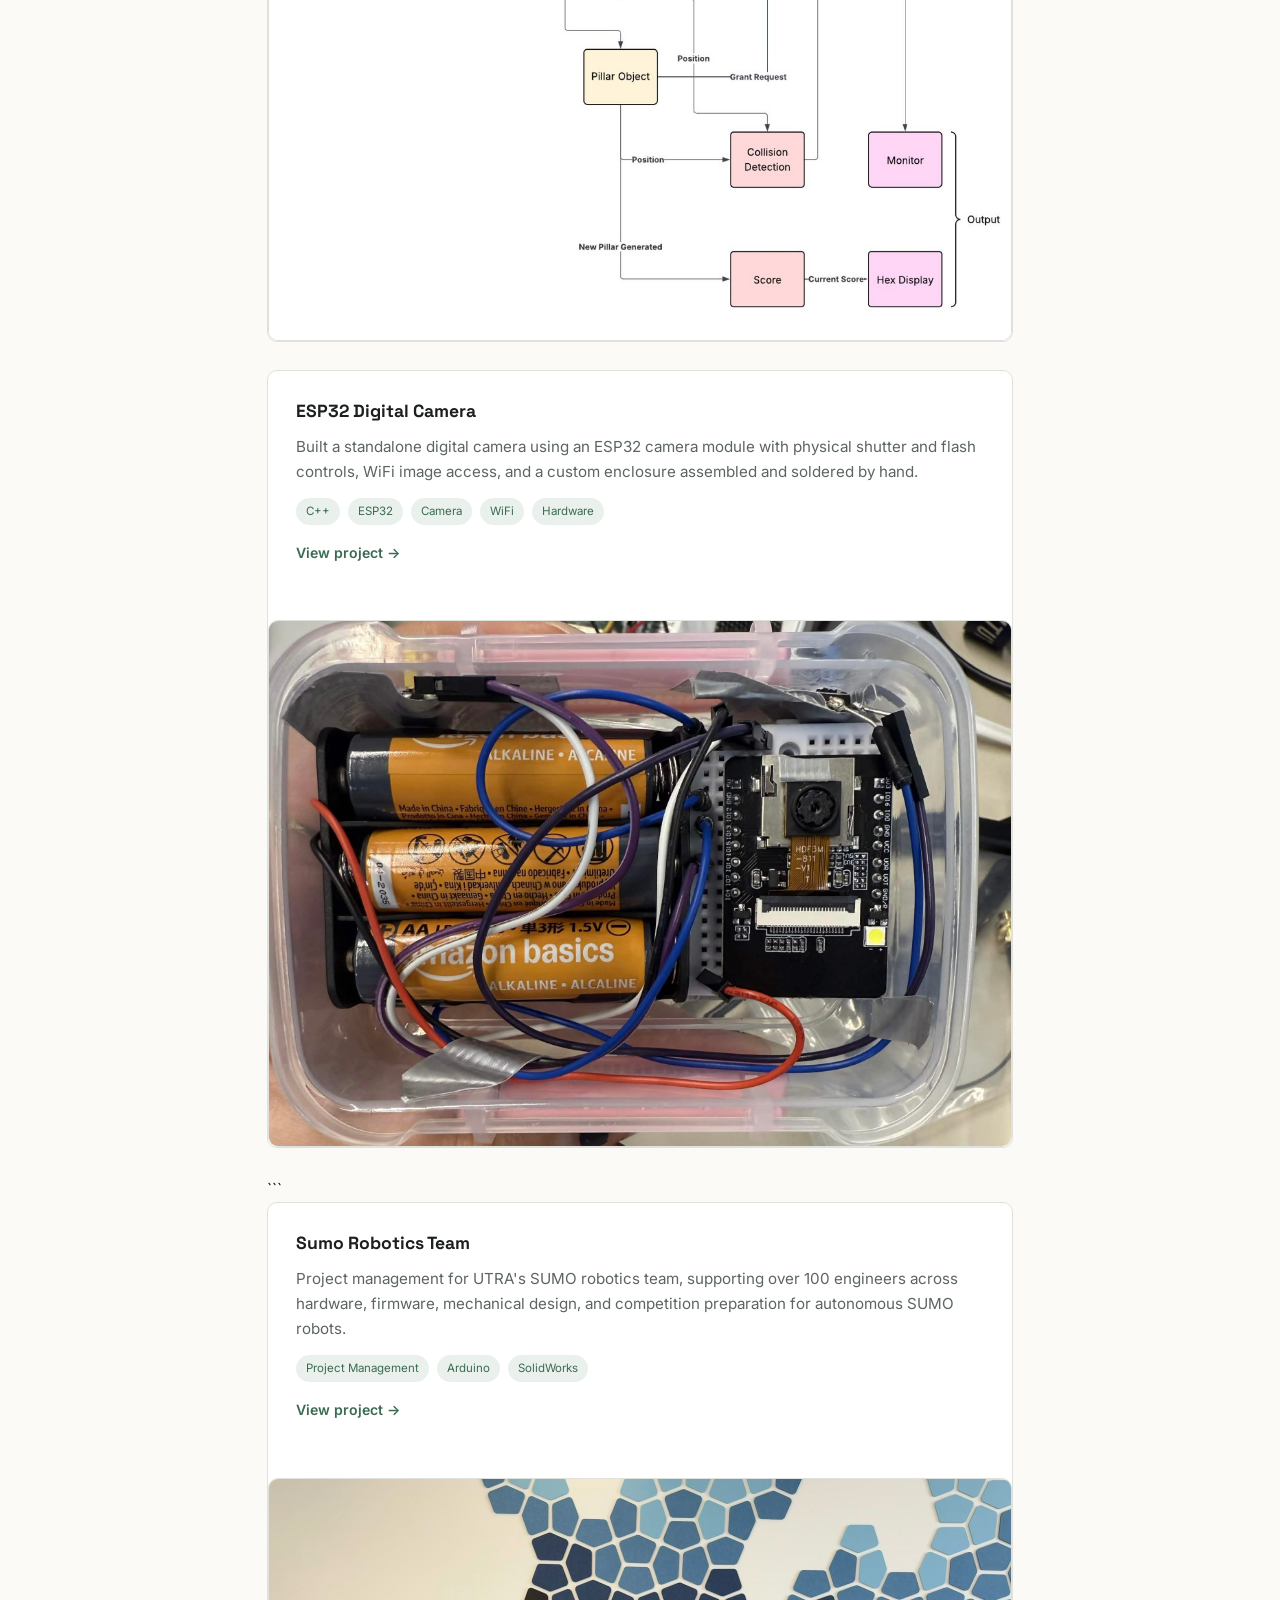
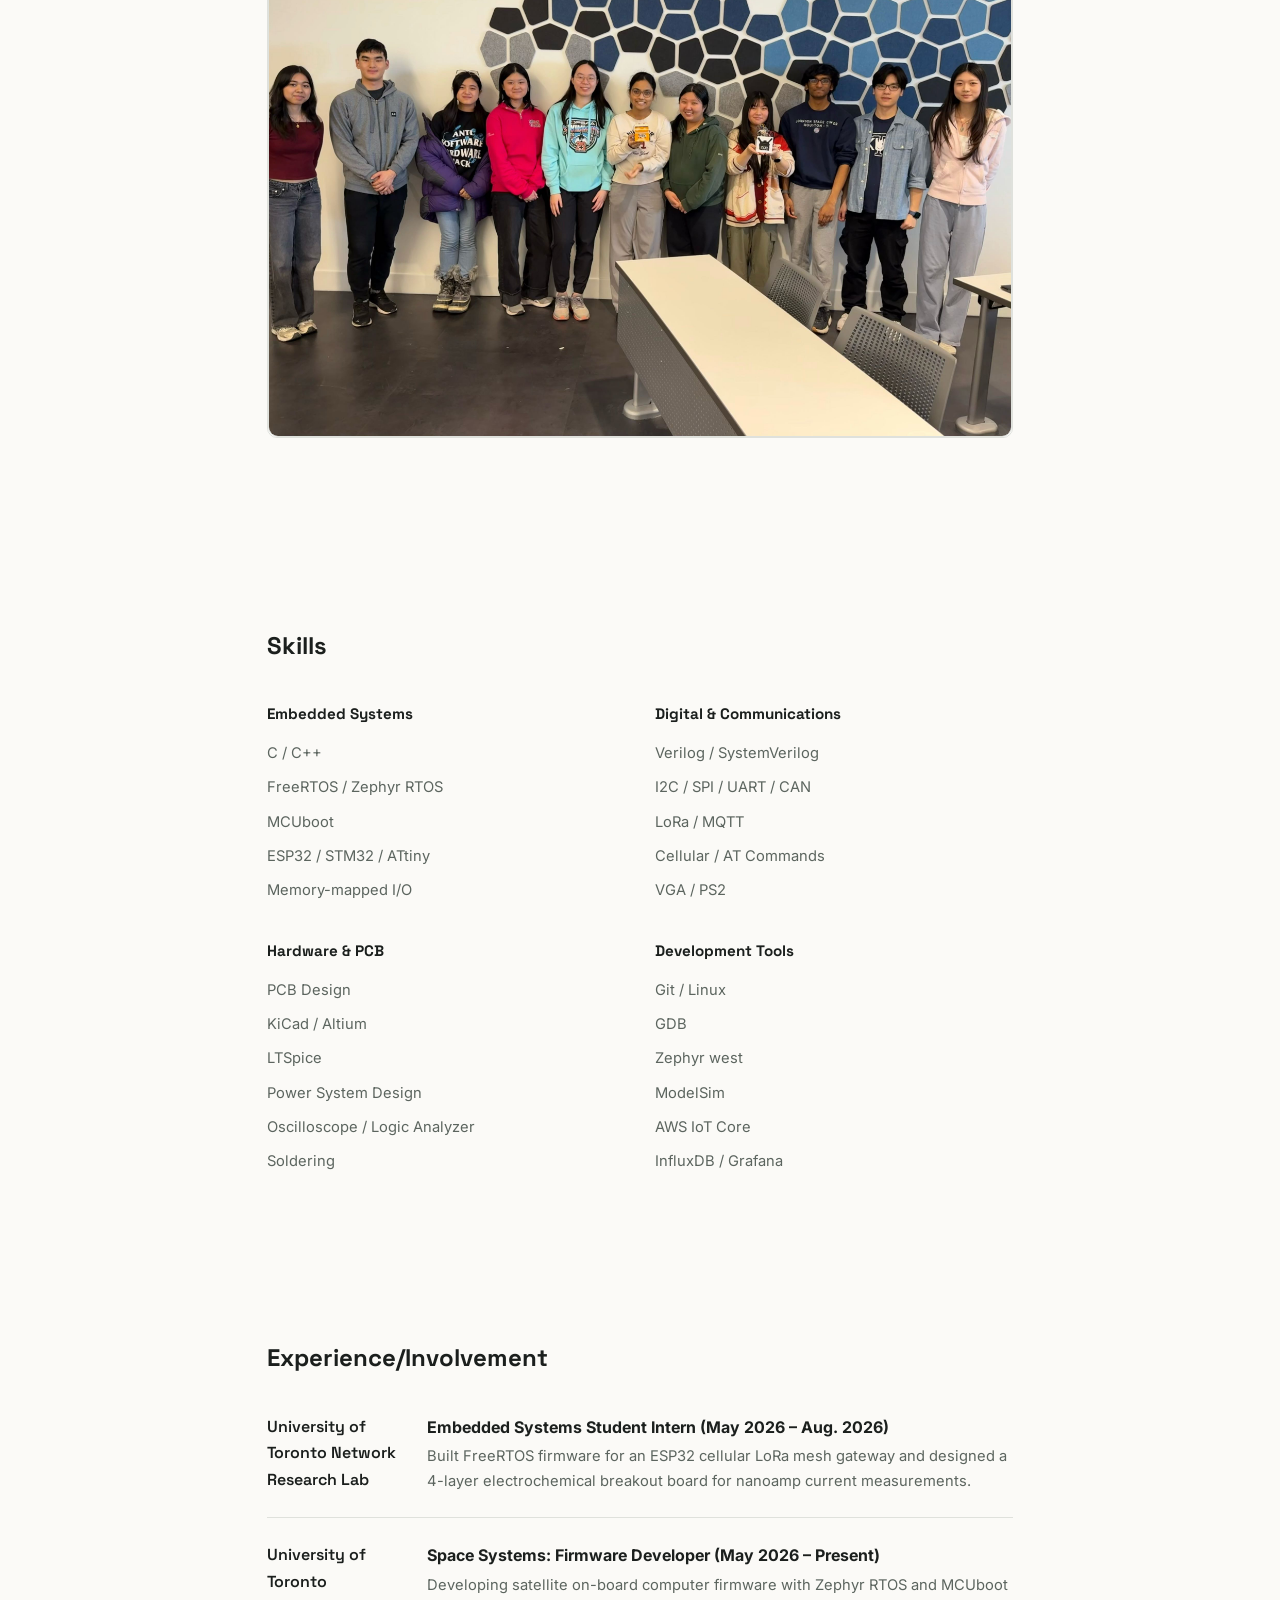
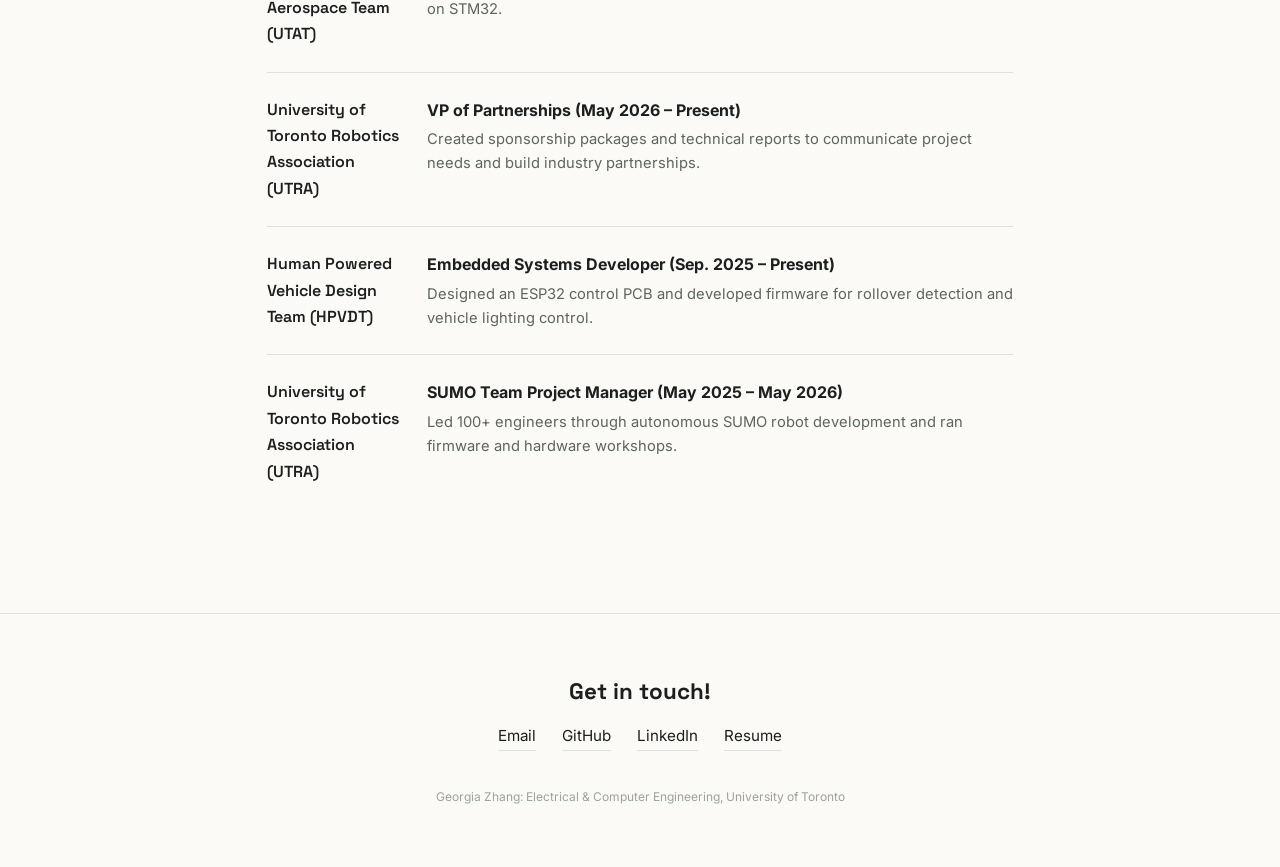
==== commit 5254a6cf: "updates" ====
--- a/index.html
+++ b/index.html
@@ -131,7 +131,8 @@
         <p>Built a standalone digital camera using an ESP32 camera module with physical shutter and flash controls, WiFi
           image access, and a custom enclosure assembled and soldered by hand.</p>
         <div class="project-tags">
-          <span>C++</span><span>ESP32</span><span>Camera</span><span>WiFi</span><span>Hardware</span></div>
+          <span>C++</span><span>ESP32</span><span>Camera</span><span>WiFi</span><span>Hardware</span>
+        </div>
         <a class="project-link" href="projects/esp32-digital-camera.html">View project &rarr;</a>
       </div>
       <div class="detail-photo"><img src="images/esp32-camera.jpg" alt="ESP32 Digital Camera"></div>
@@ -158,49 +159,57 @@
   <section id="skills">
     <h2 class="sec-title">Skills</h2>
     <div class="skills-grid">
-      <div class="skill-group">
-        <h4>Languages &amp; RTOS</h4>
+
+      <div class="skill-group">
+        <h4>Embedded Systems</h4>
         <ul>
           <li>C / C++</li>
-          <li>FreeRTOS</li>
-          <li>Zephyr RTOS</li>
+          <li>FreeRTOS / Zephyr RTOS</li>
           <li>MCUboot</li>
-        </ul>
-      </div>
-      <div class="skill-group">
-        <h4>Comms &amp; Cloud</h4>
-        <ul>
-          <li>MQTT / AWS IoT Core</li>
-          <li>LoRa</li>
-          <li>Cellular / AT commands</li>
-          <li>I2C / UART / SPI</li>
-          <li>InfluxDB</li>
-          <li>Grafana</li>
-        </ul>
-      </div>
-      <div class="skill-group">
-        <h4>Hardware</h4>
-        <ul>
-          <li>ESP32 / STM32 / NIOS-V (DE1-SoC)</li>
-          <li>Power system design</li>
-          <li>PCB design</li>
+          <li>ESP32 / STM32 / ATtiny</li>
           <li>Memory-mapped I/O</li>
         </ul>
       </div>
-      <div class="skill-group">
-        <h4>Tools</h4>
-        <ul>
-          <li>Git</li>
-          <li>west / Zephyr build system</li>
+
+      <div class="skill-group">
+        <h4>Digital &amp; Communications</h4>
+        <ul>
+          <li>Verilog / SystemVerilog</li>
+          <li>I2C / SPI / UART / CAN</li>
+          <li>LoRa / MQTT</li>
+          <li>Cellular / AT Commands</li>
+          <li>VGA / PS2</li>
+        </ul>
+      </div>
+
+      <div class="skill-group">
+        <h4>Hardware &amp; PCB</h4>
+        <ul>
+          <li>PCB Design</li>
+          <li>KiCad / Altium</li>
+          <li>LTSpice</li>
+          <li>Power System Design</li>
+          <li>Oscilloscope / Logic Analyzer</li>
+          <li>Soldering</li>
+        </ul>
+      </div>
+
+      <div class="skill-group">
+        <h4>Development Tools</h4>
+        <ul>
+          <li>Git / Linux</li>
           <li>GDB</li>
-          <li>Verilog</li>
-          <li>KiCad / Altium / LTSpice</li>
-          <li>Python</li>
-          <li>LaTeX</li>
-        </ul>
-      </div>
-    </div>
-  </section>
+          <li>Zephyr west</li>
+          <li>ModelSim</li>
+          <li>AWS IoT Core</li>
+          <li>InfluxDB / Grafana</li>
+        </ul>
+      </div>
+
+    </div>
+  </section>
+
+
 
   <section id="involvement">
     <h2 class="sec-title">Experience/Involvement</h2>
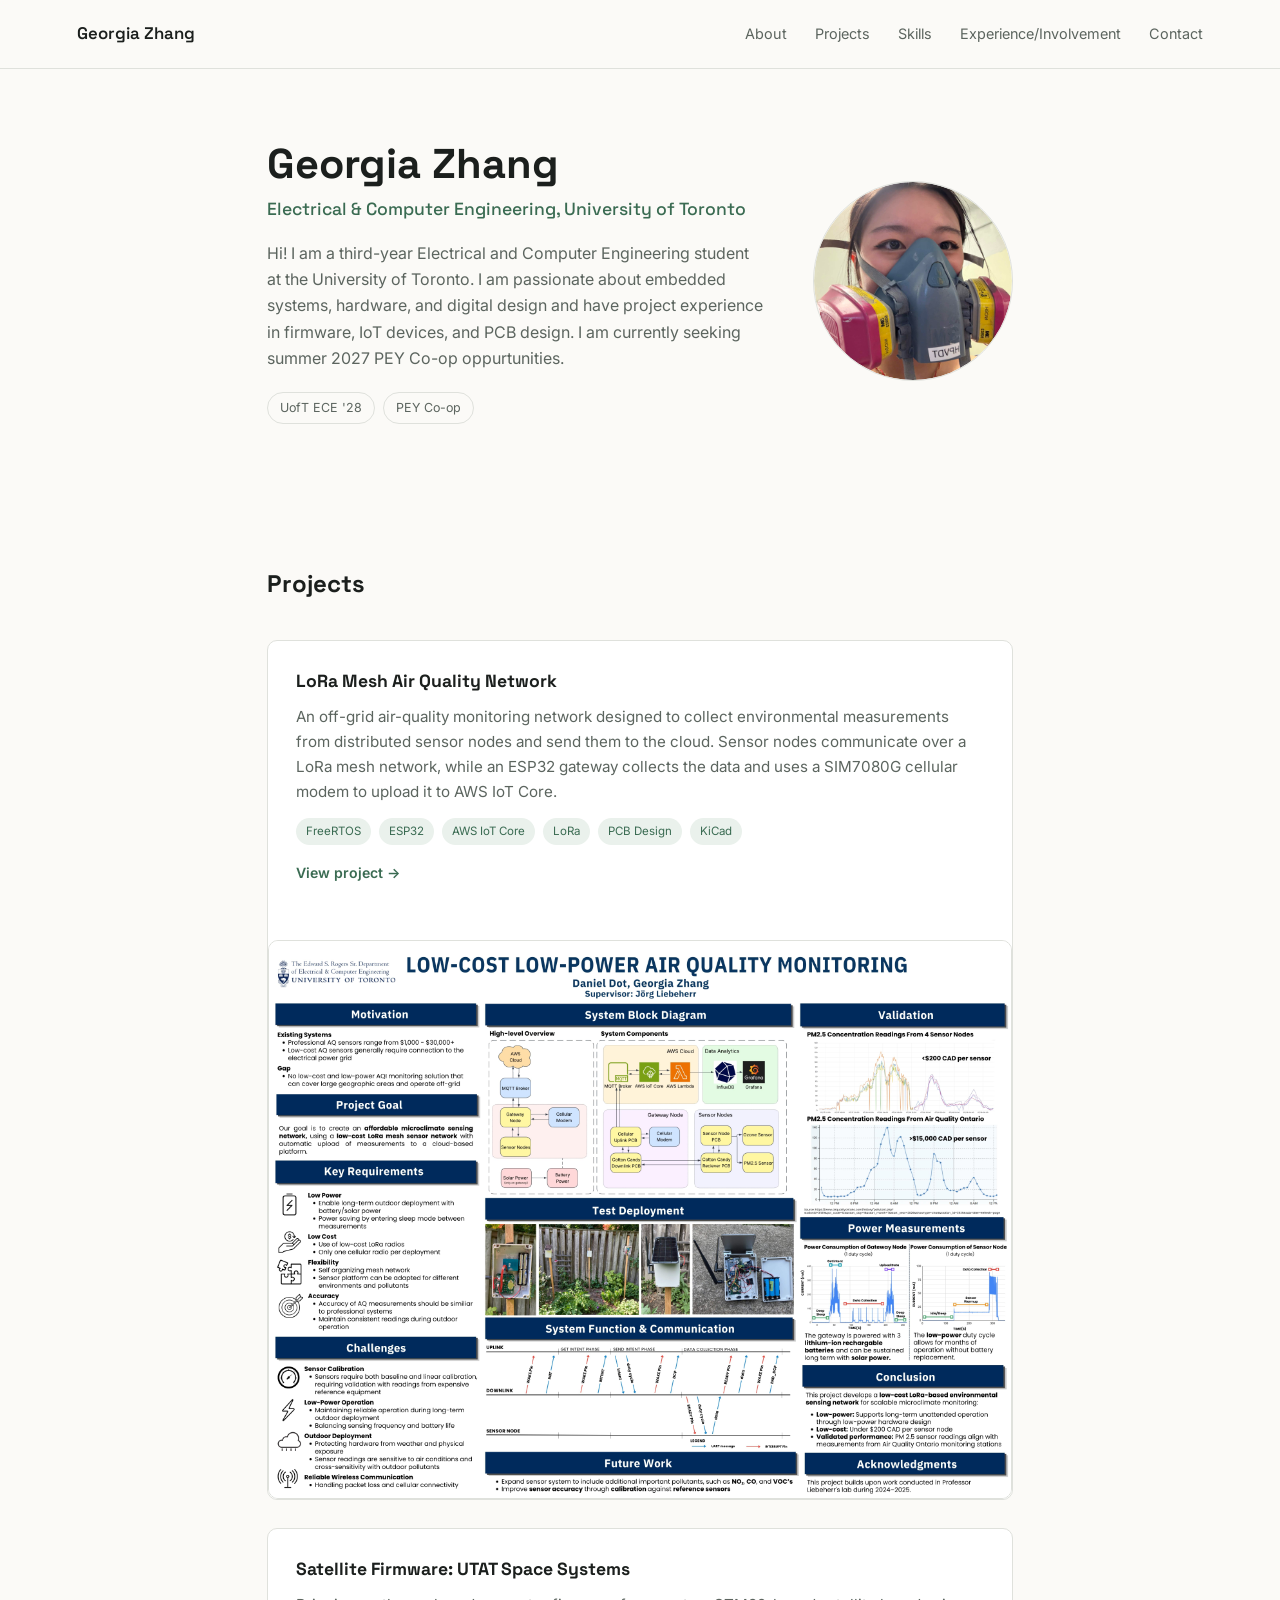
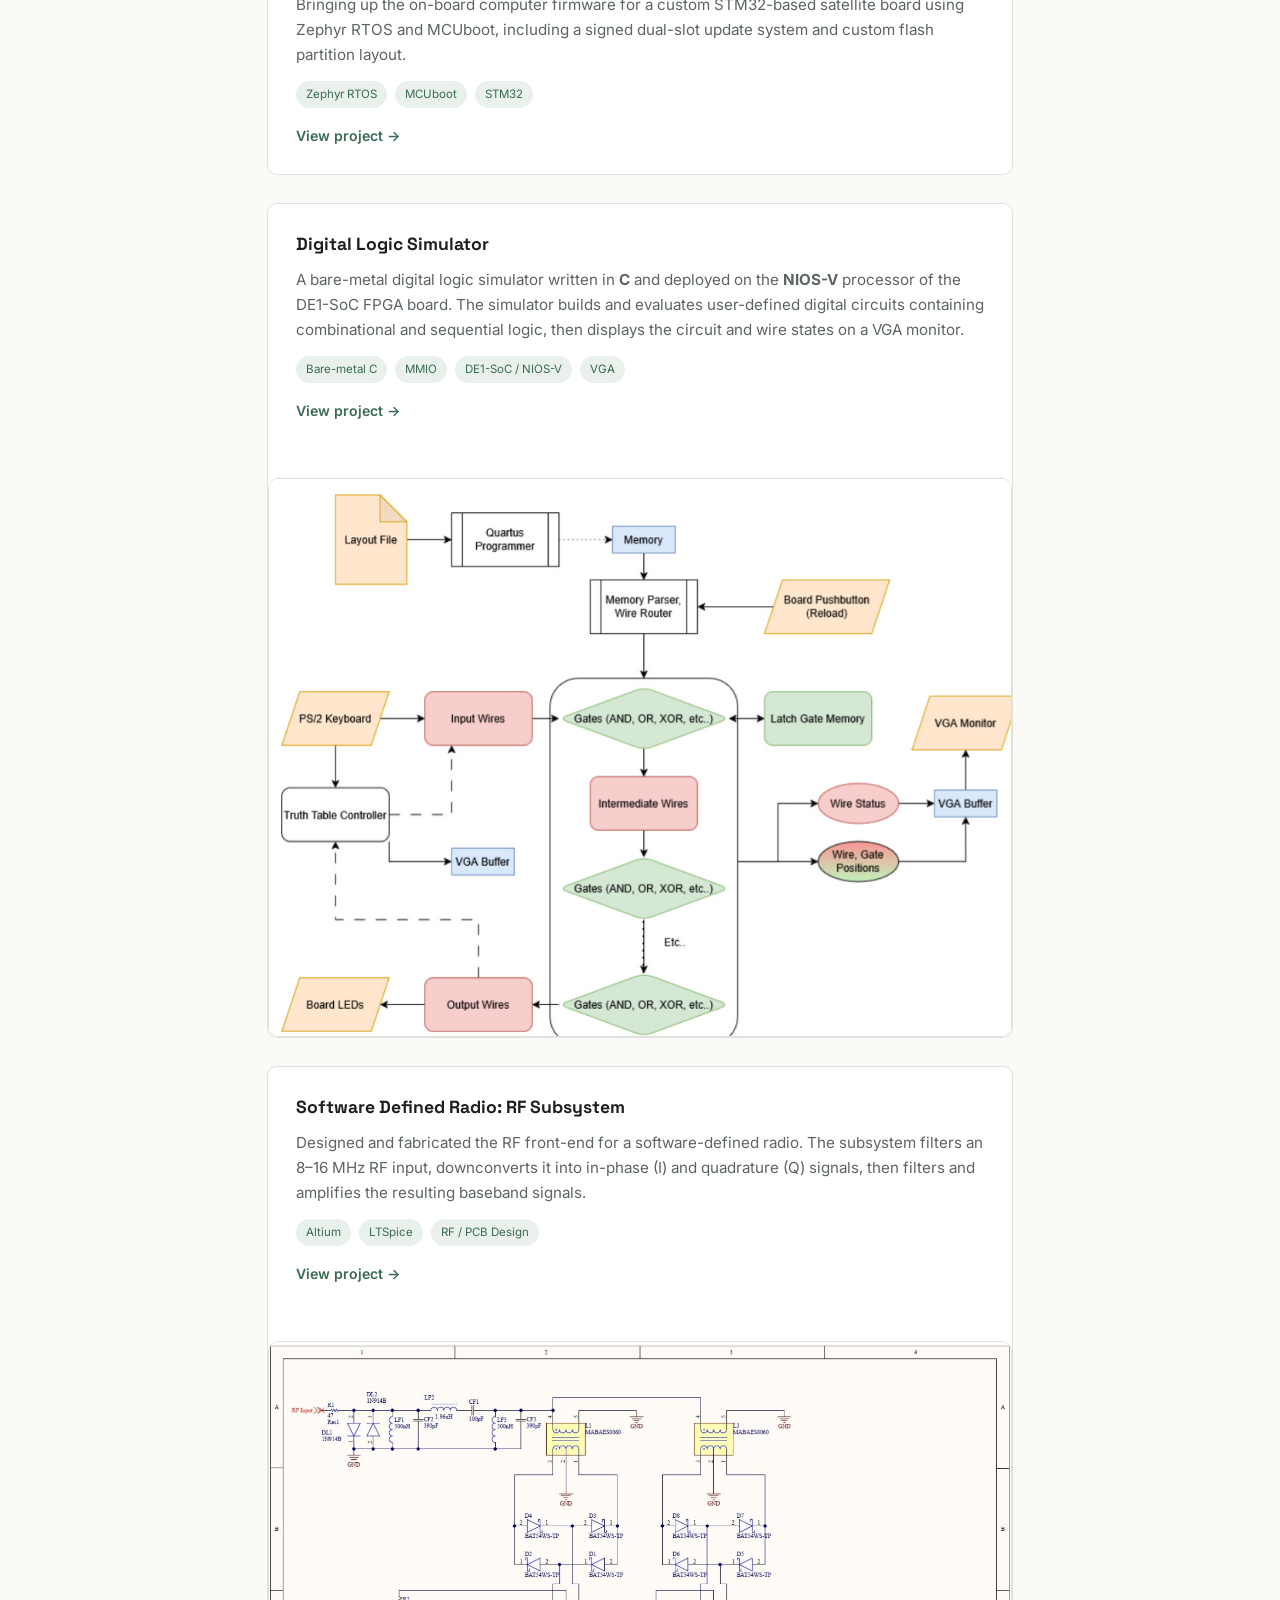
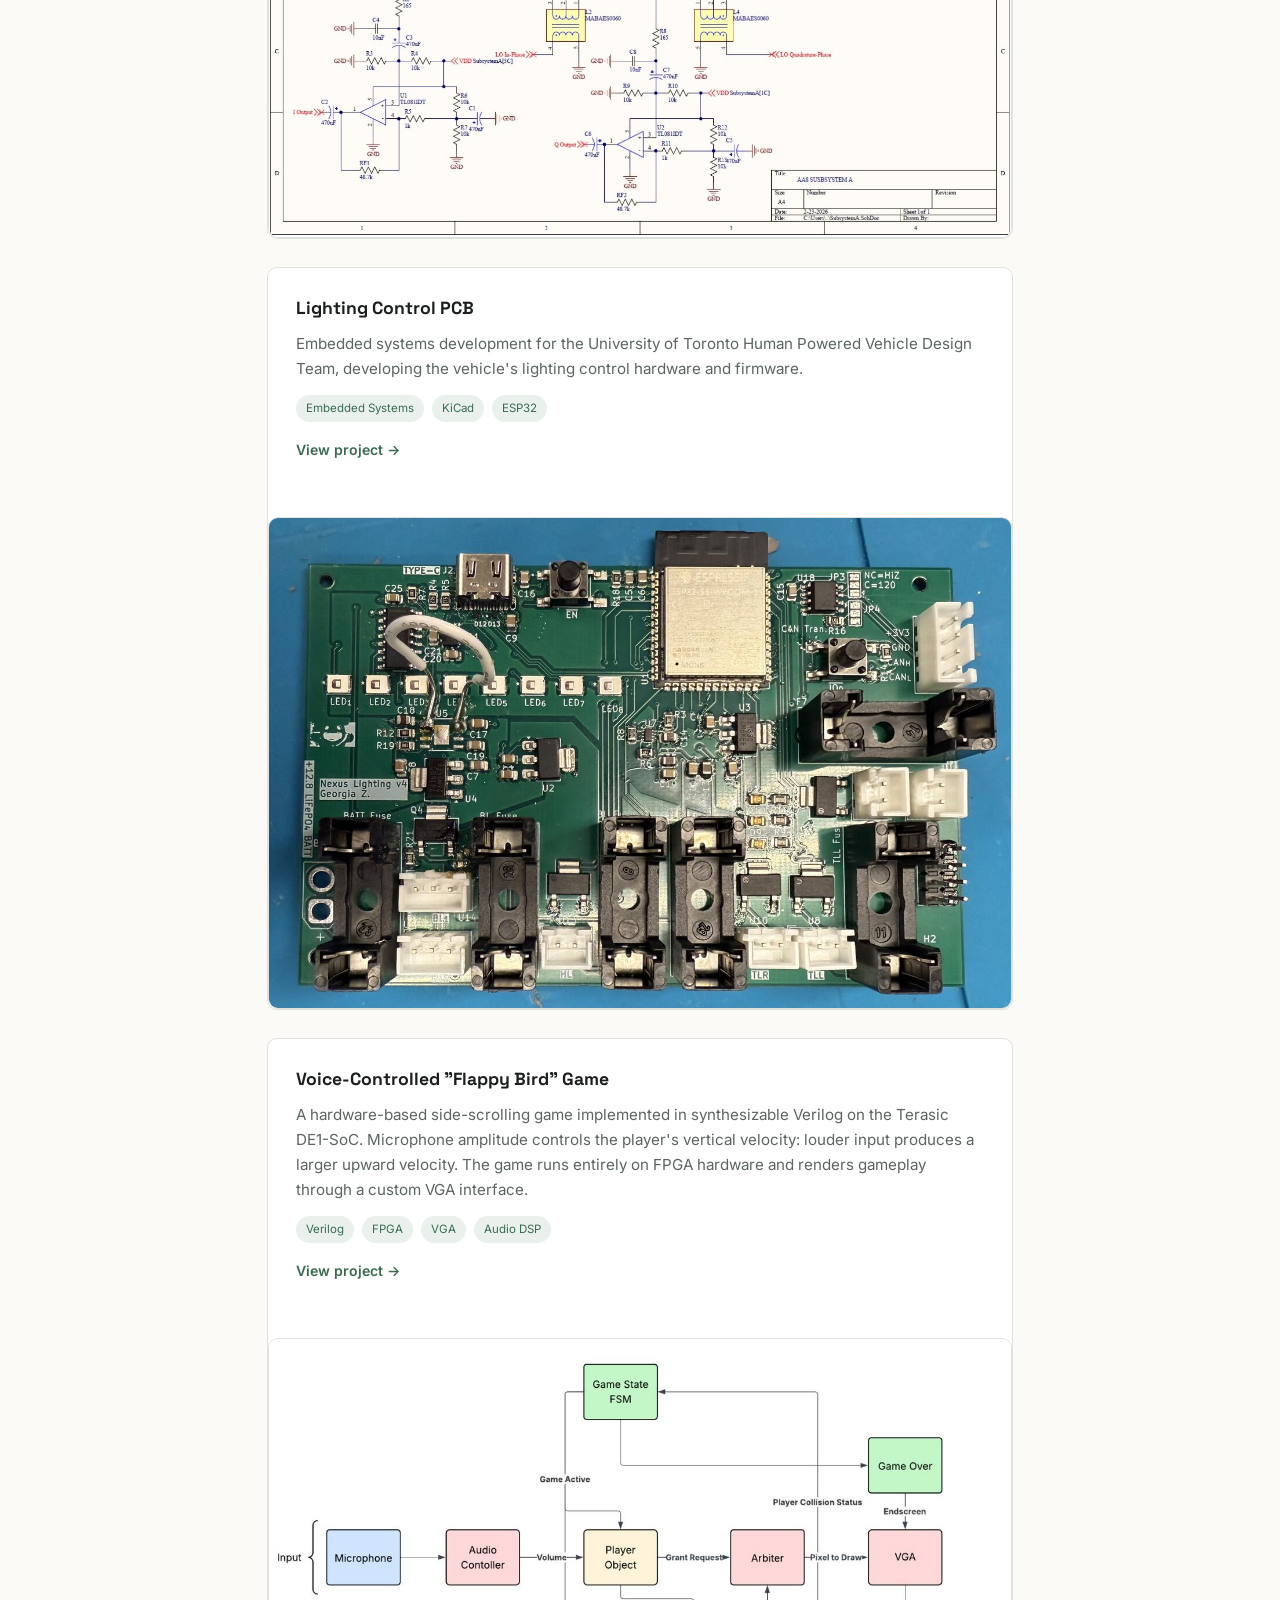
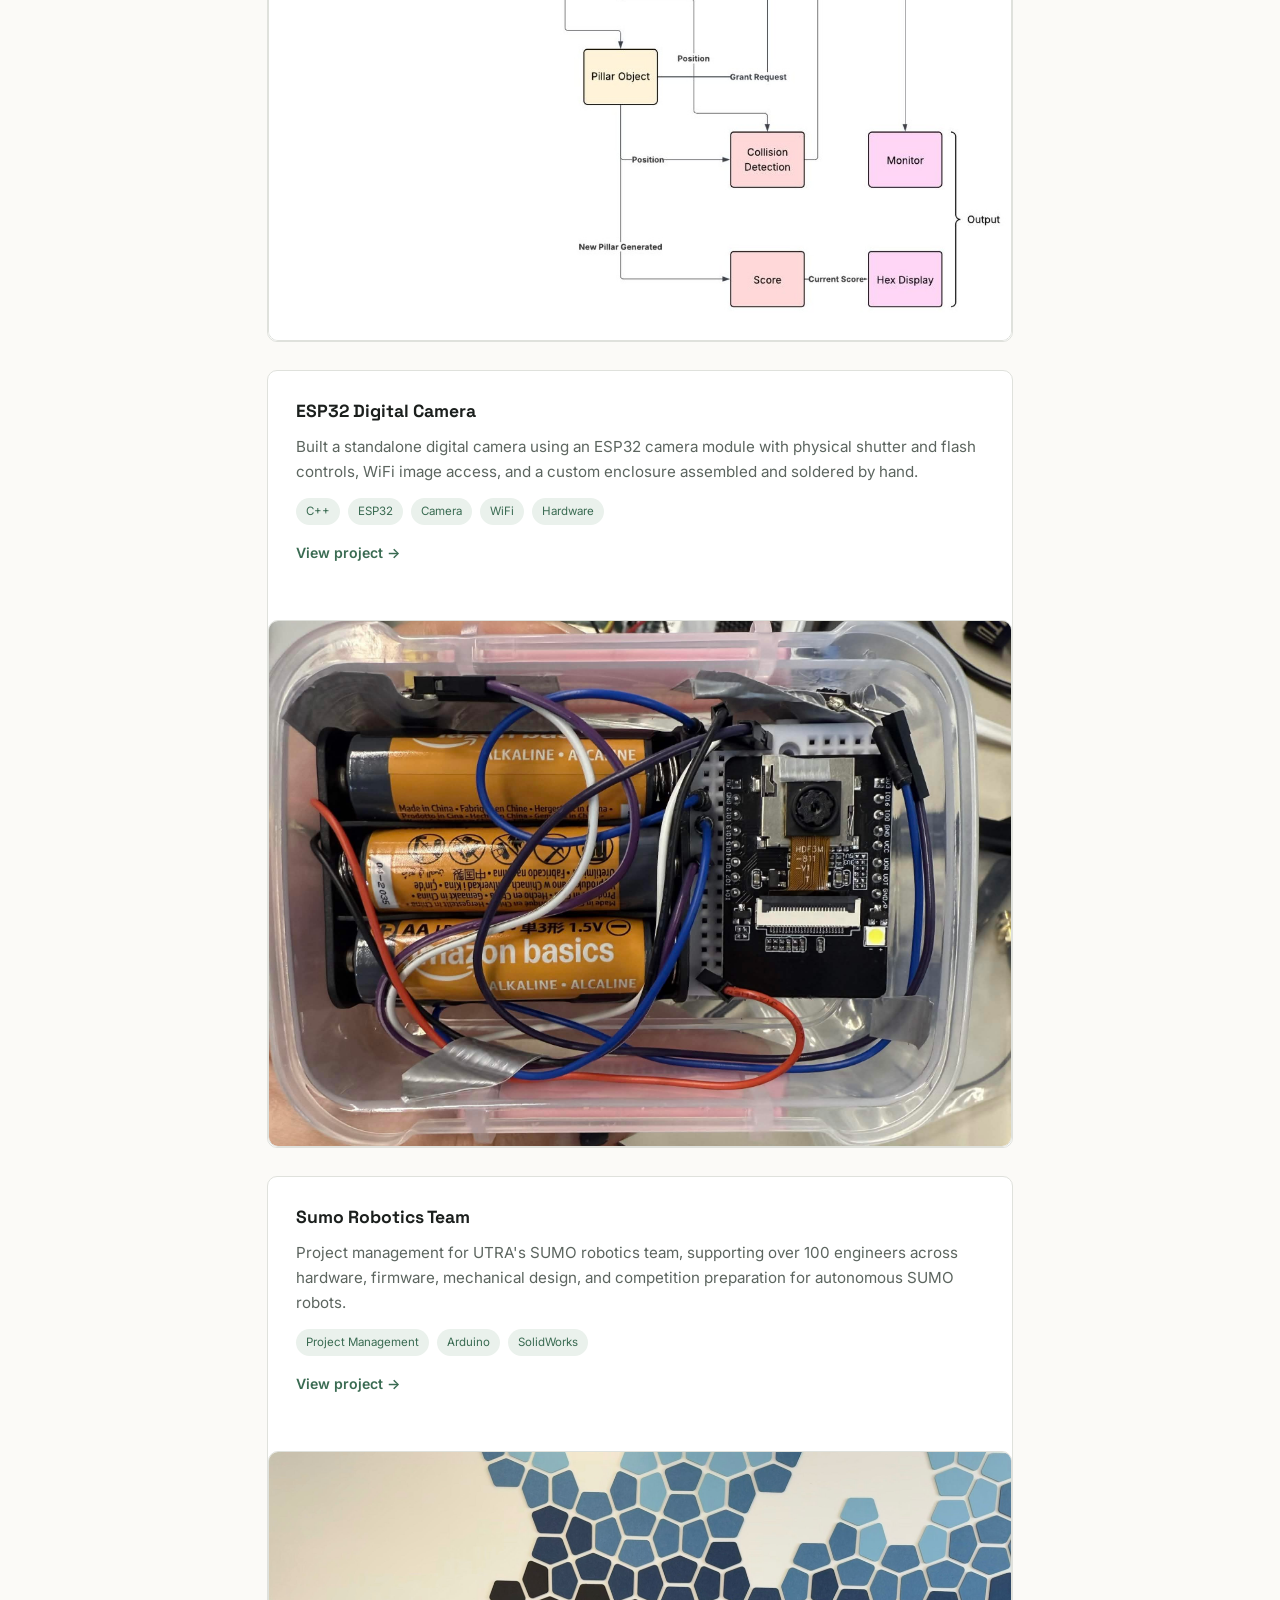
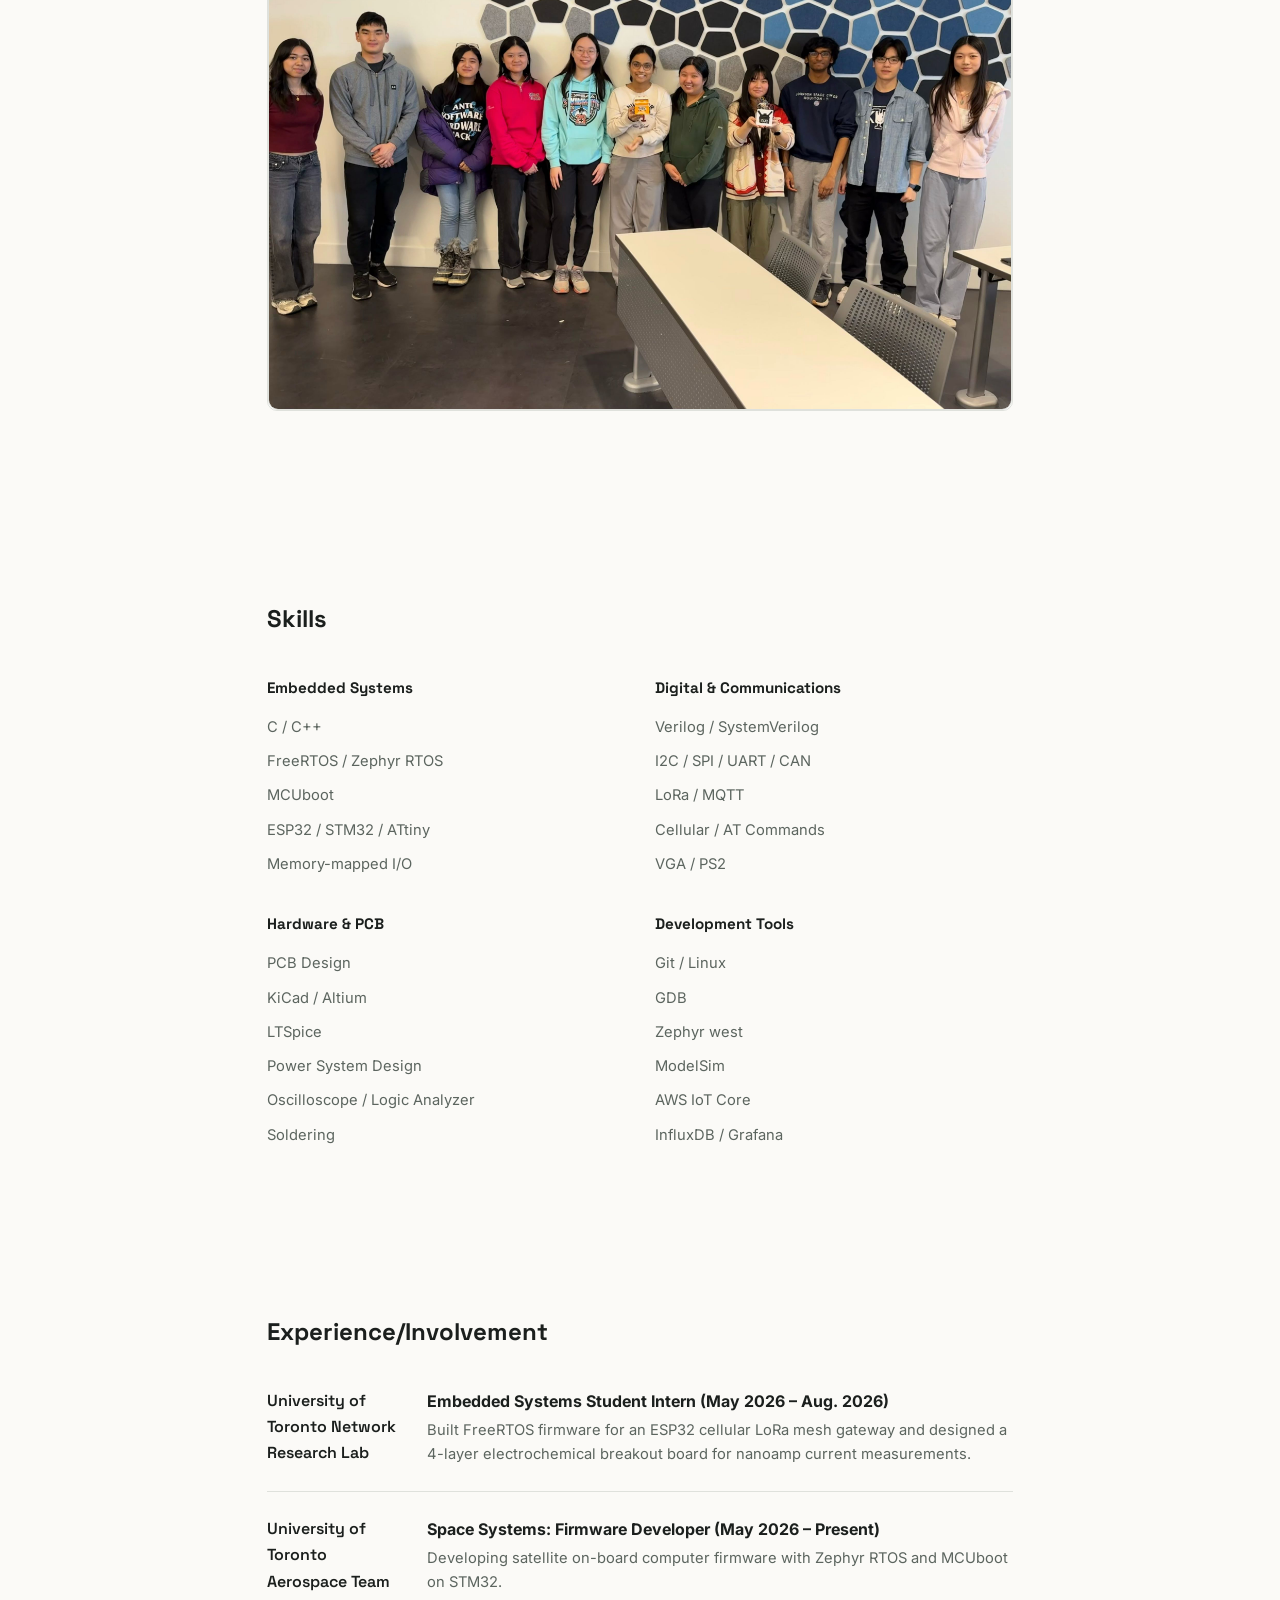
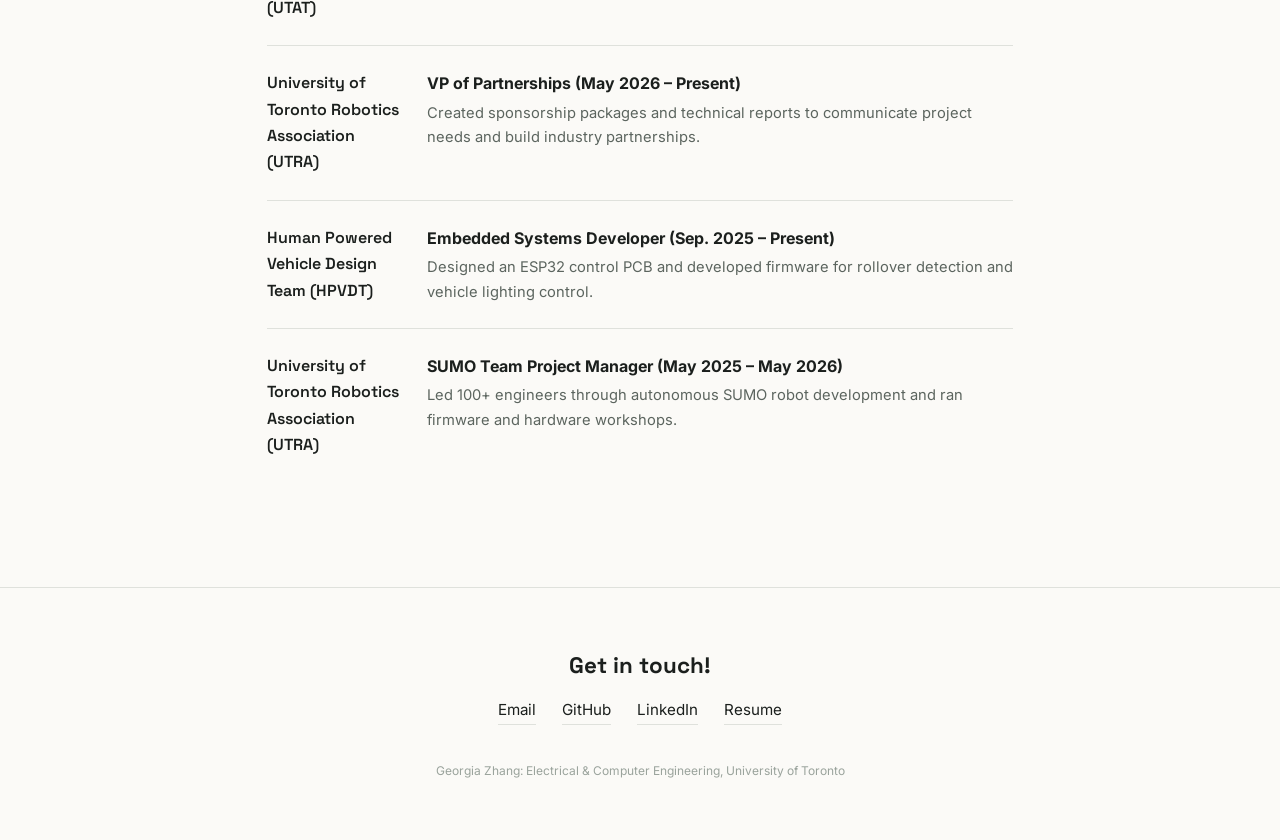
==== commit 72717afb: "update" ====
--- a/index.html
+++ b/index.html
@@ -137,7 +137,7 @@
       </div>
       <div class="detail-photo"><img src="images/esp32-camera.jpg" alt="ESP32 Digital Camera"></div>
     </div>
-    ```
+
 
 
     <div class="project">
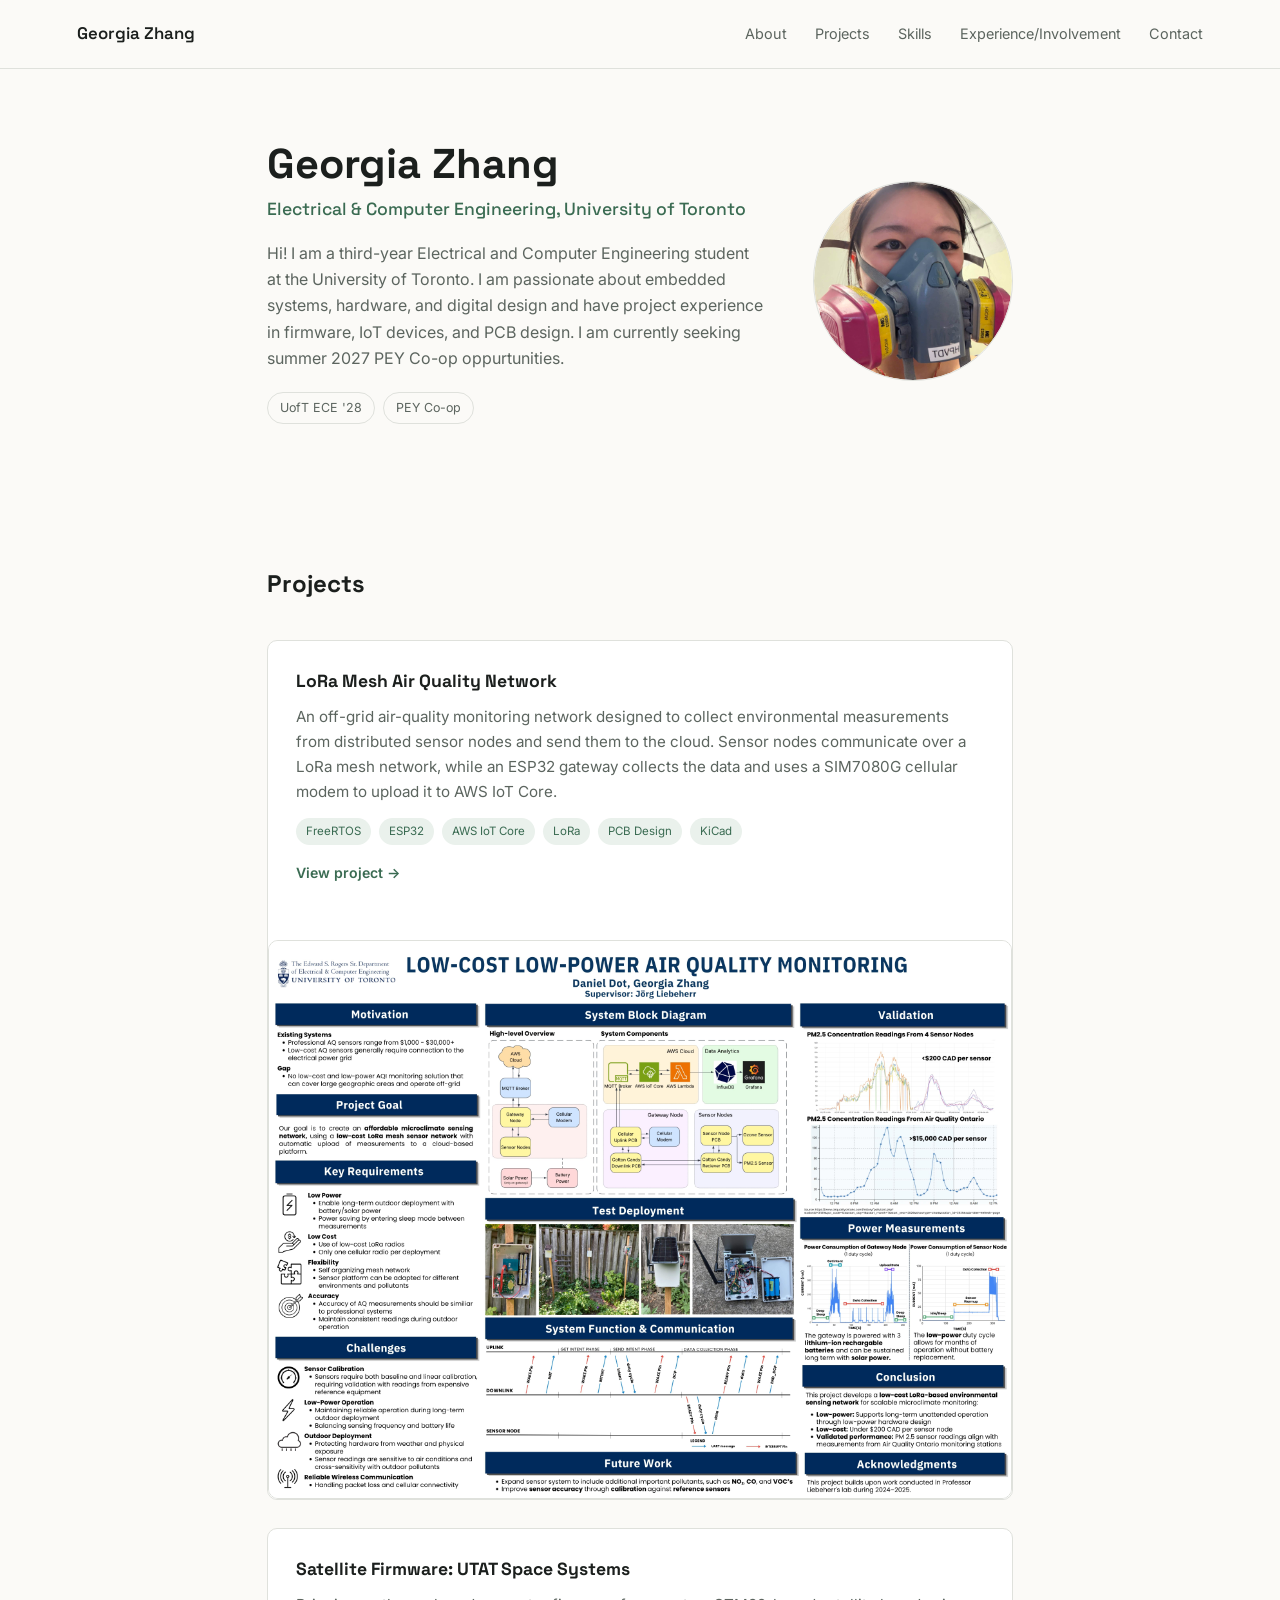
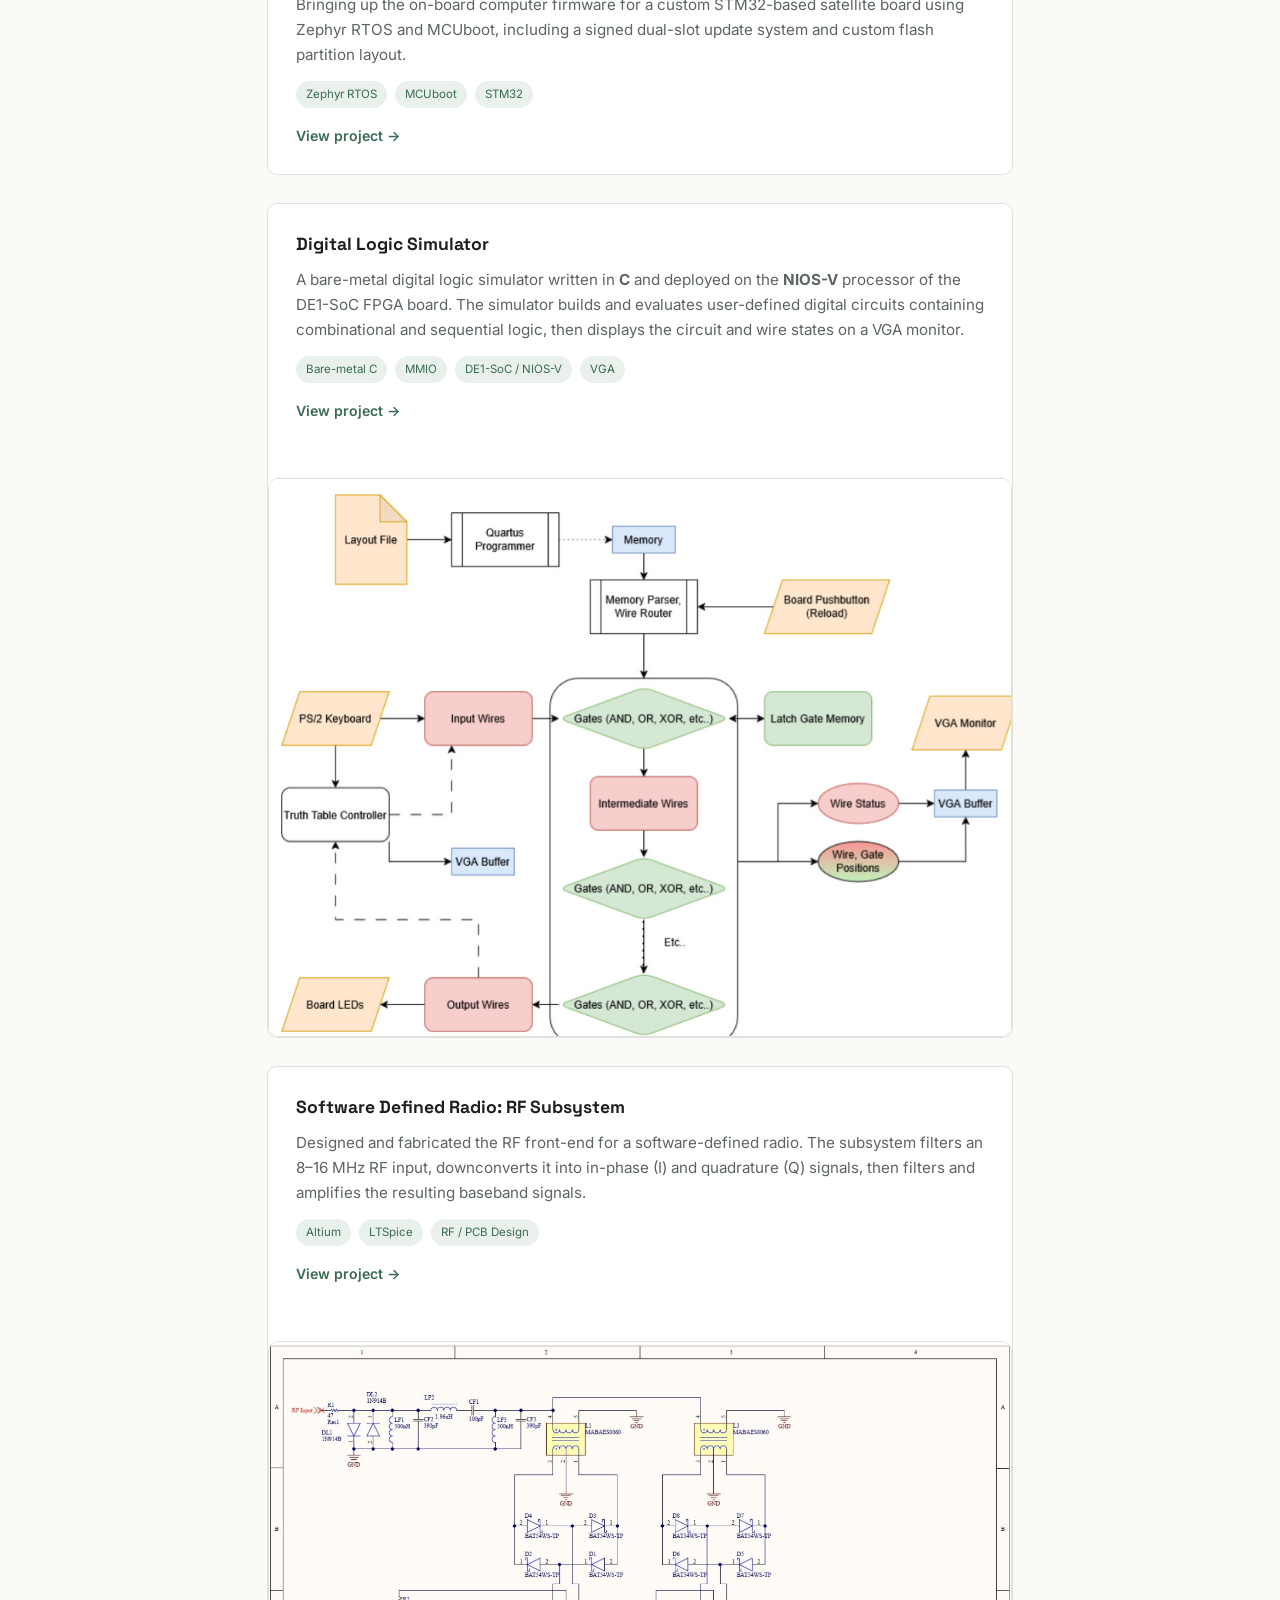
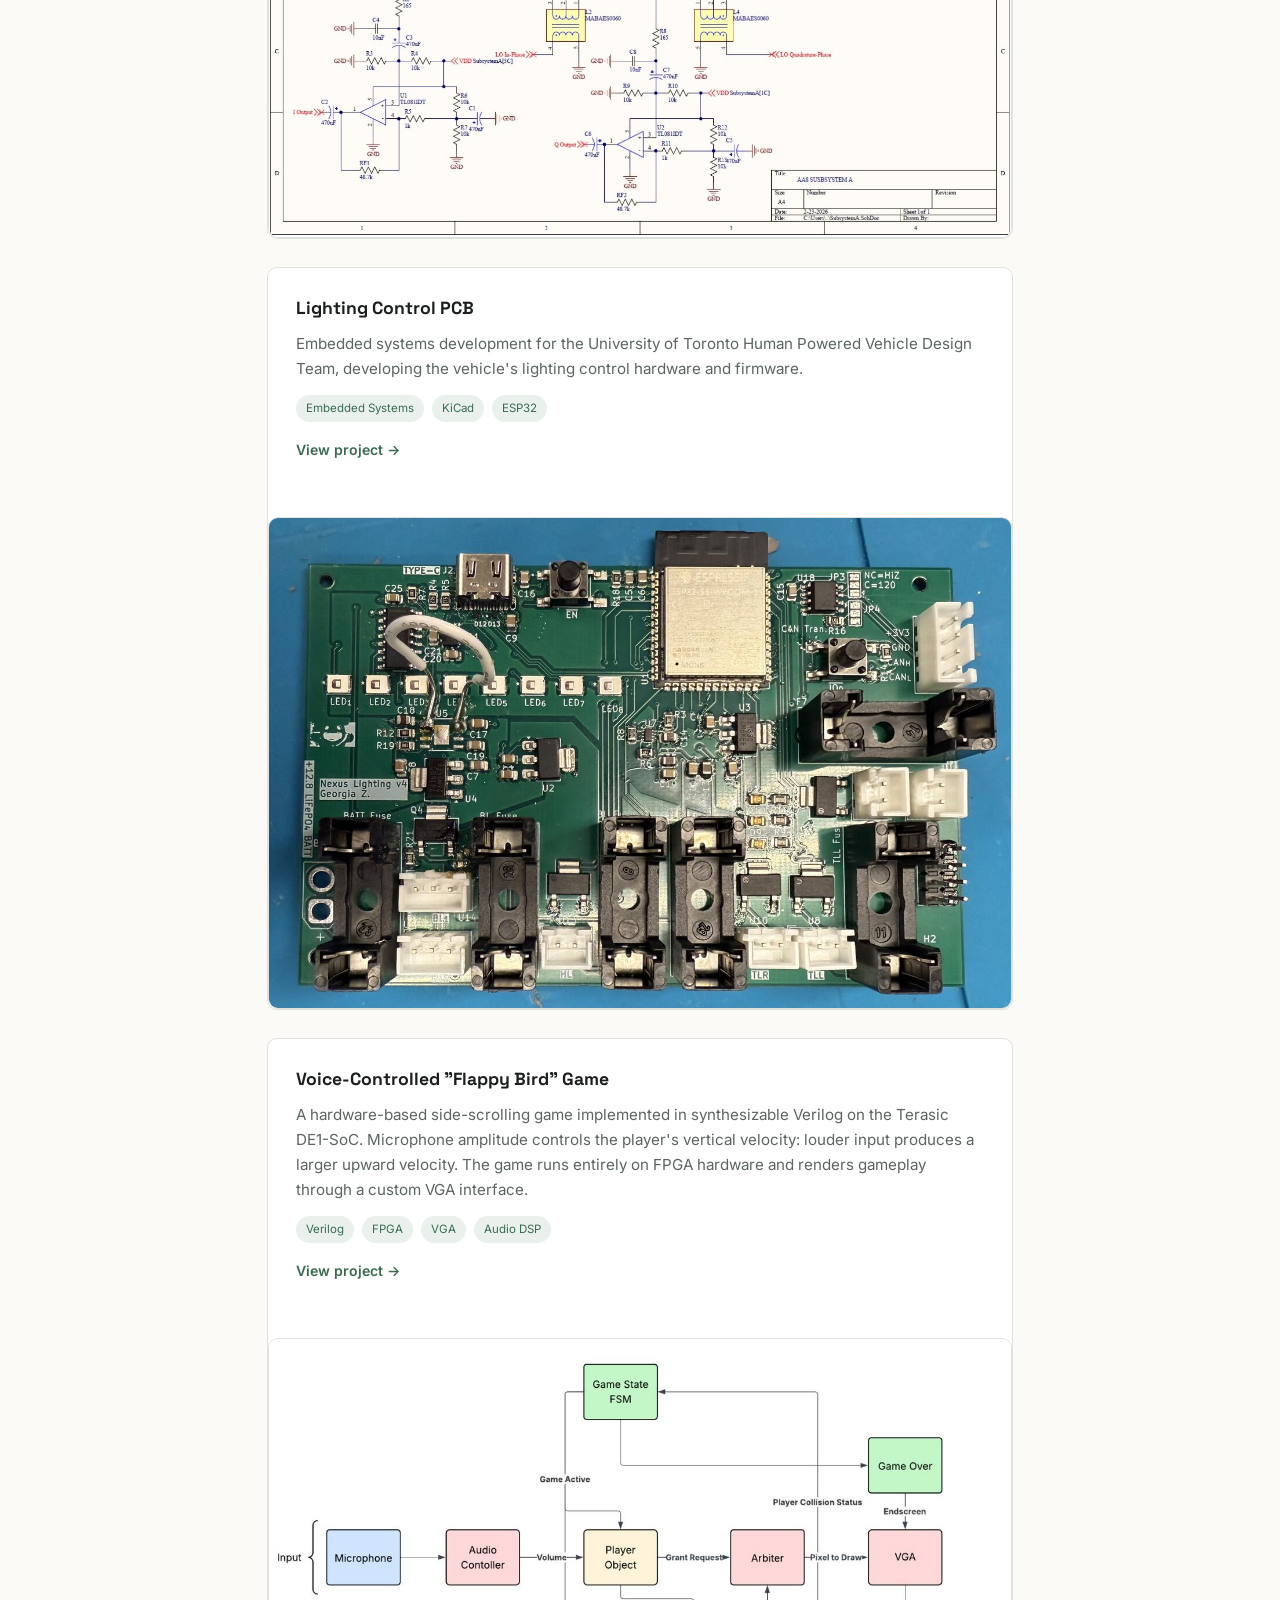
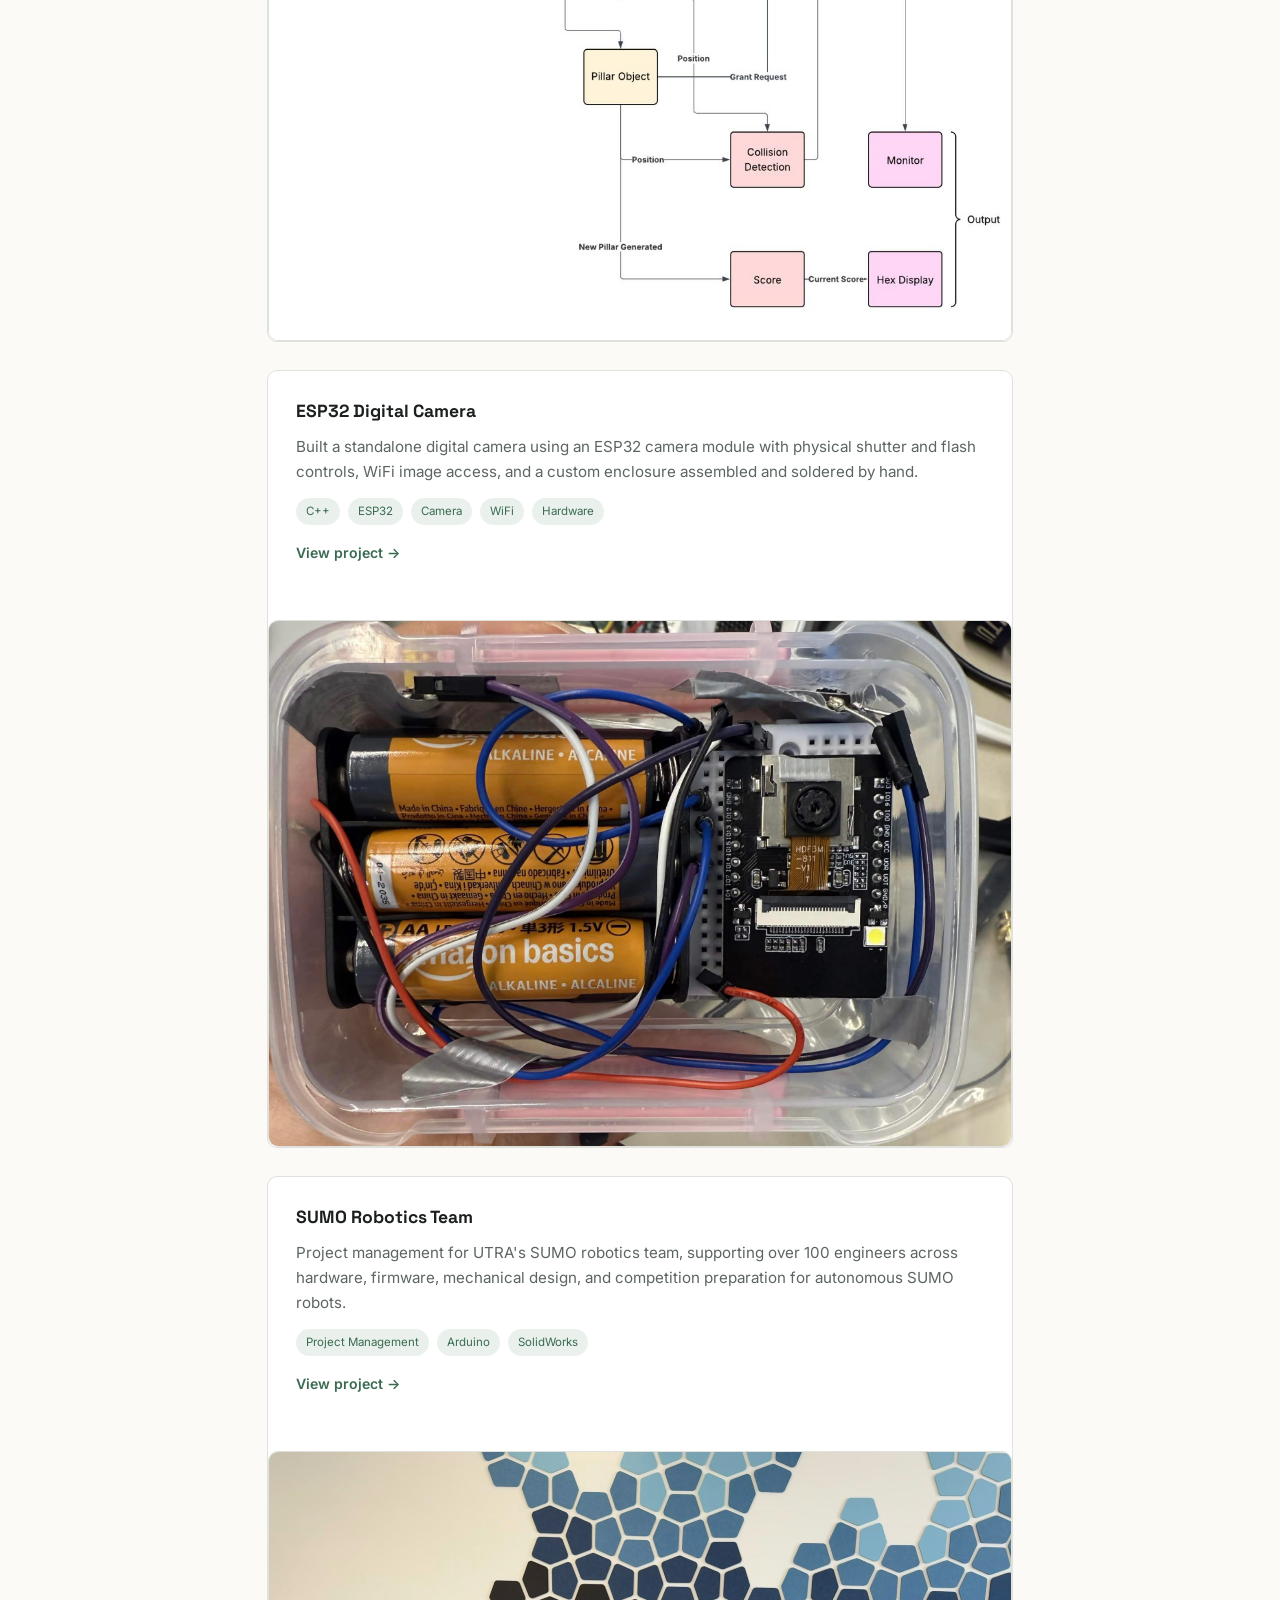
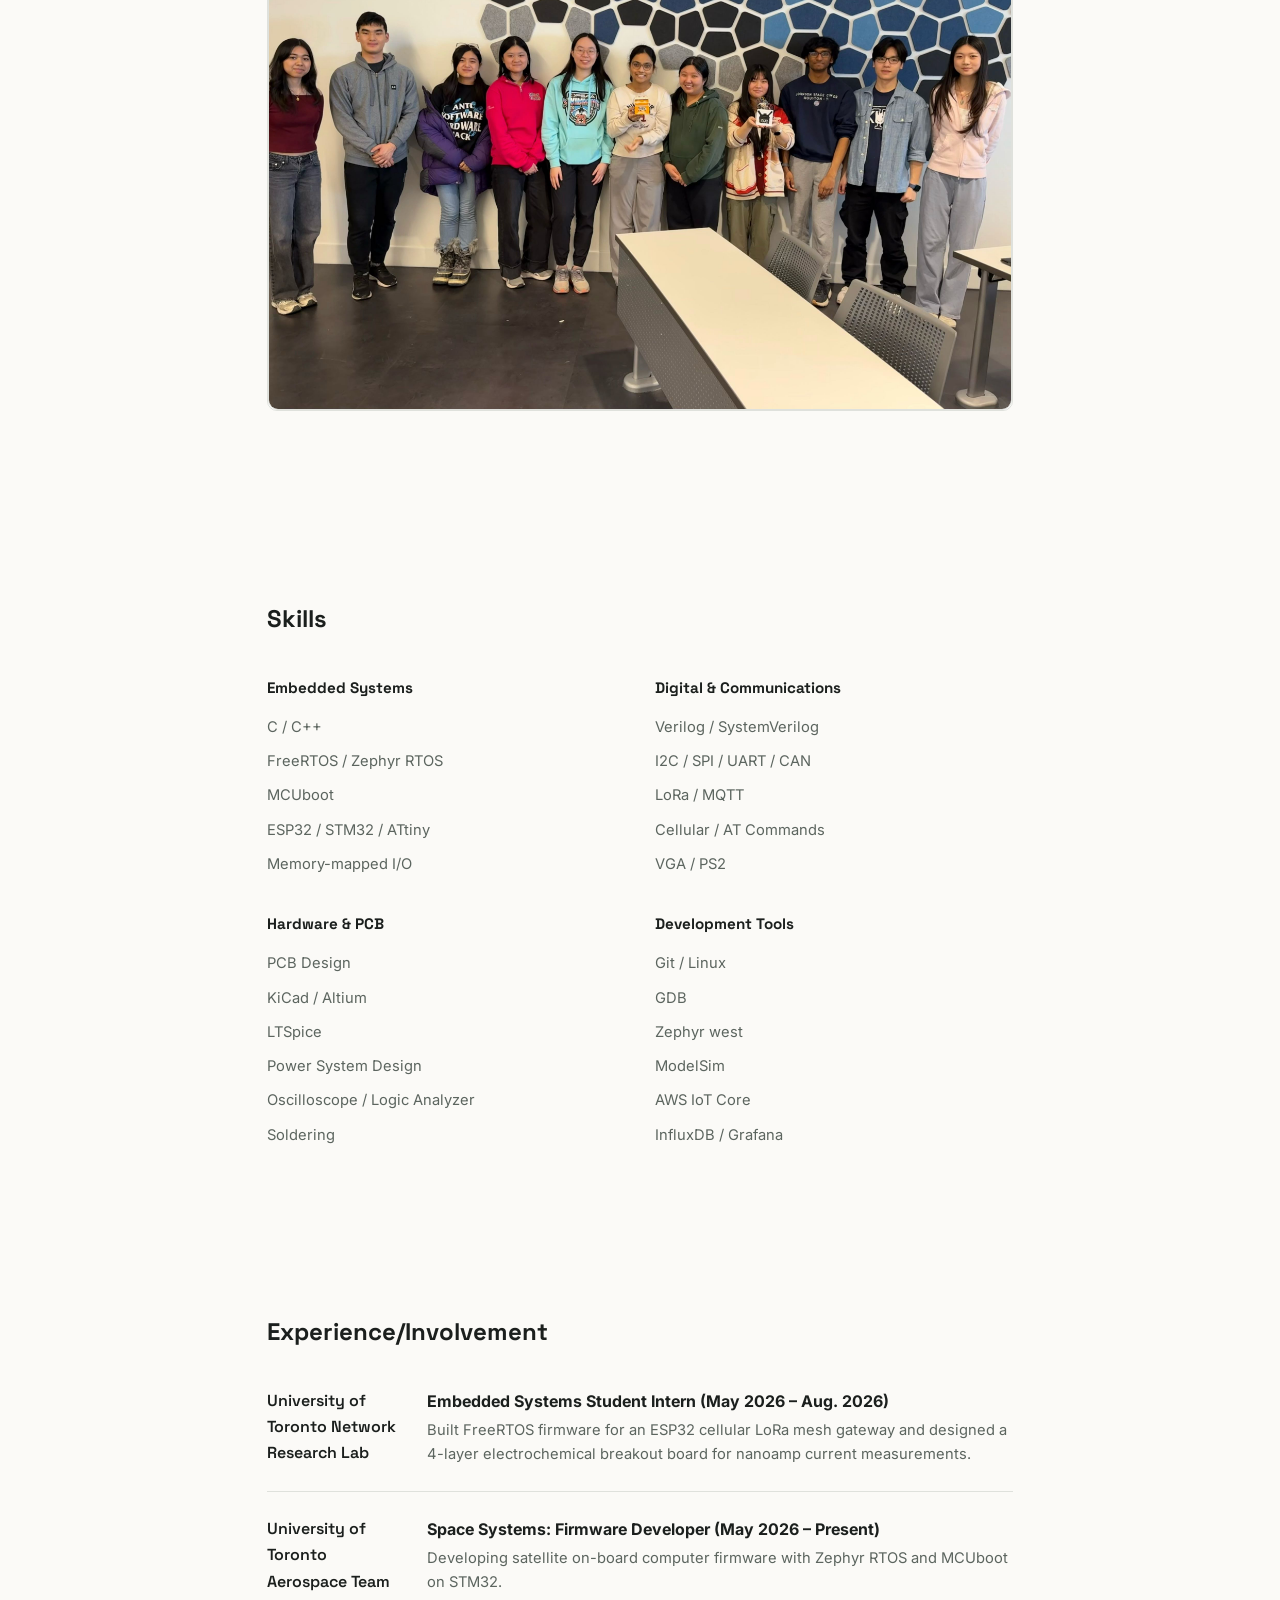
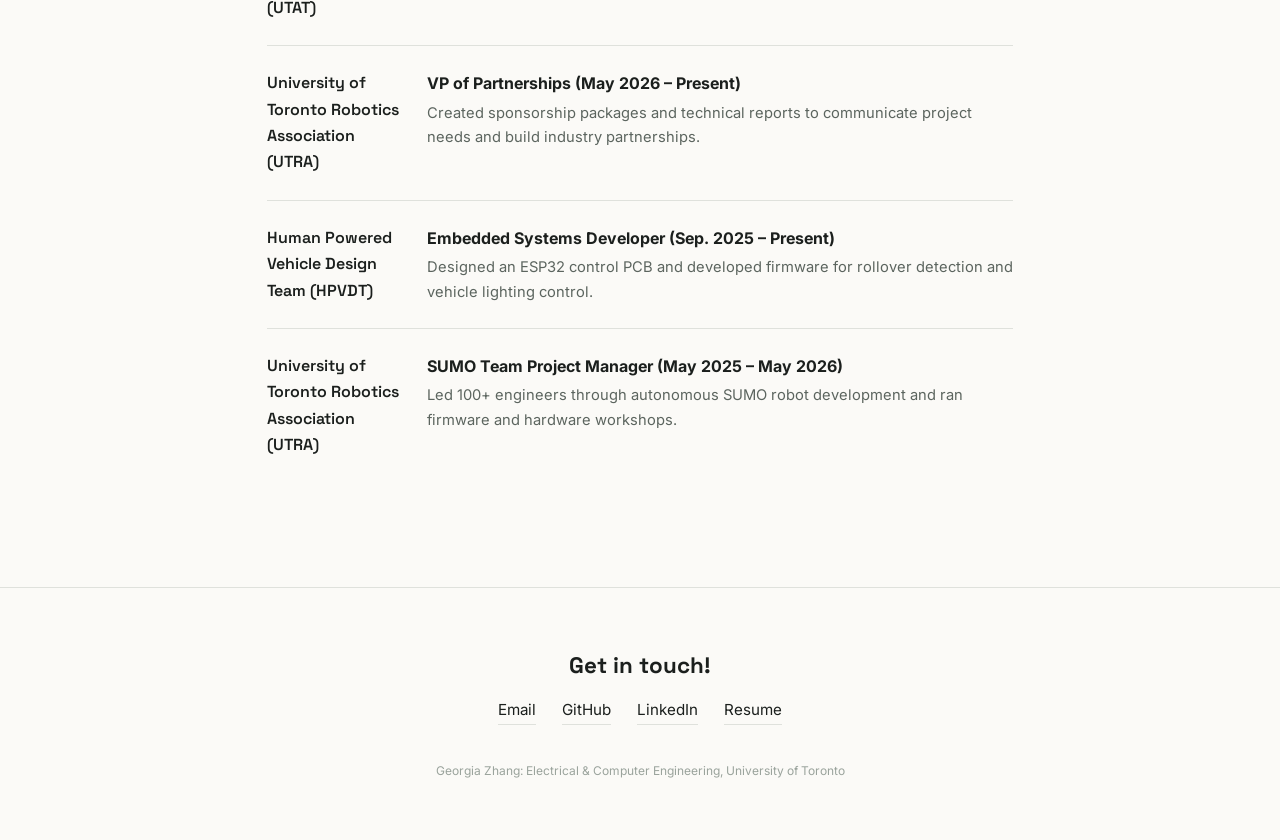
==== commit cb68fc75: "edits" ====
--- a/index.html
+++ b/index.html
@@ -142,7 +142,7 @@
 
     <div class="project">
       <div class="project-body">
-        <h3>Sumo Robotics Team</h3>
+        <h3>SUMO Robotics Team</h3>
         <p>Project management for UTRA's SUMO robotics team, supporting over 100 engineers across hardware,
           firmware, mechanical design, and competition preparation for autonomous SUMO robots.</p>
         <div class="project-tags"><span>Project Management</span><span>Arduino</span><span>SolidWorks</span></div>
@@ -263,7 +263,7 @@
       <a href="mailto:georgia.zhang@mail.utoronto.ca">Email</a>
       <a href="https://github.com/georgiazhang06" target="_blank" rel="noopener">GitHub</a>
       <a href="https://www.linkedin.com/in/zhang-georgia" target="_blank" rel="noopener">LinkedIn</a>
-      <a href="#">Resume</a>
+      <a href="Embedded_Resume.pdf" target="_blank">Resume</a>
     </div>
     <div class="fine">Georgia Zhang: Electrical &amp; Computer Engineering, University of Toronto</div>
   </footer>
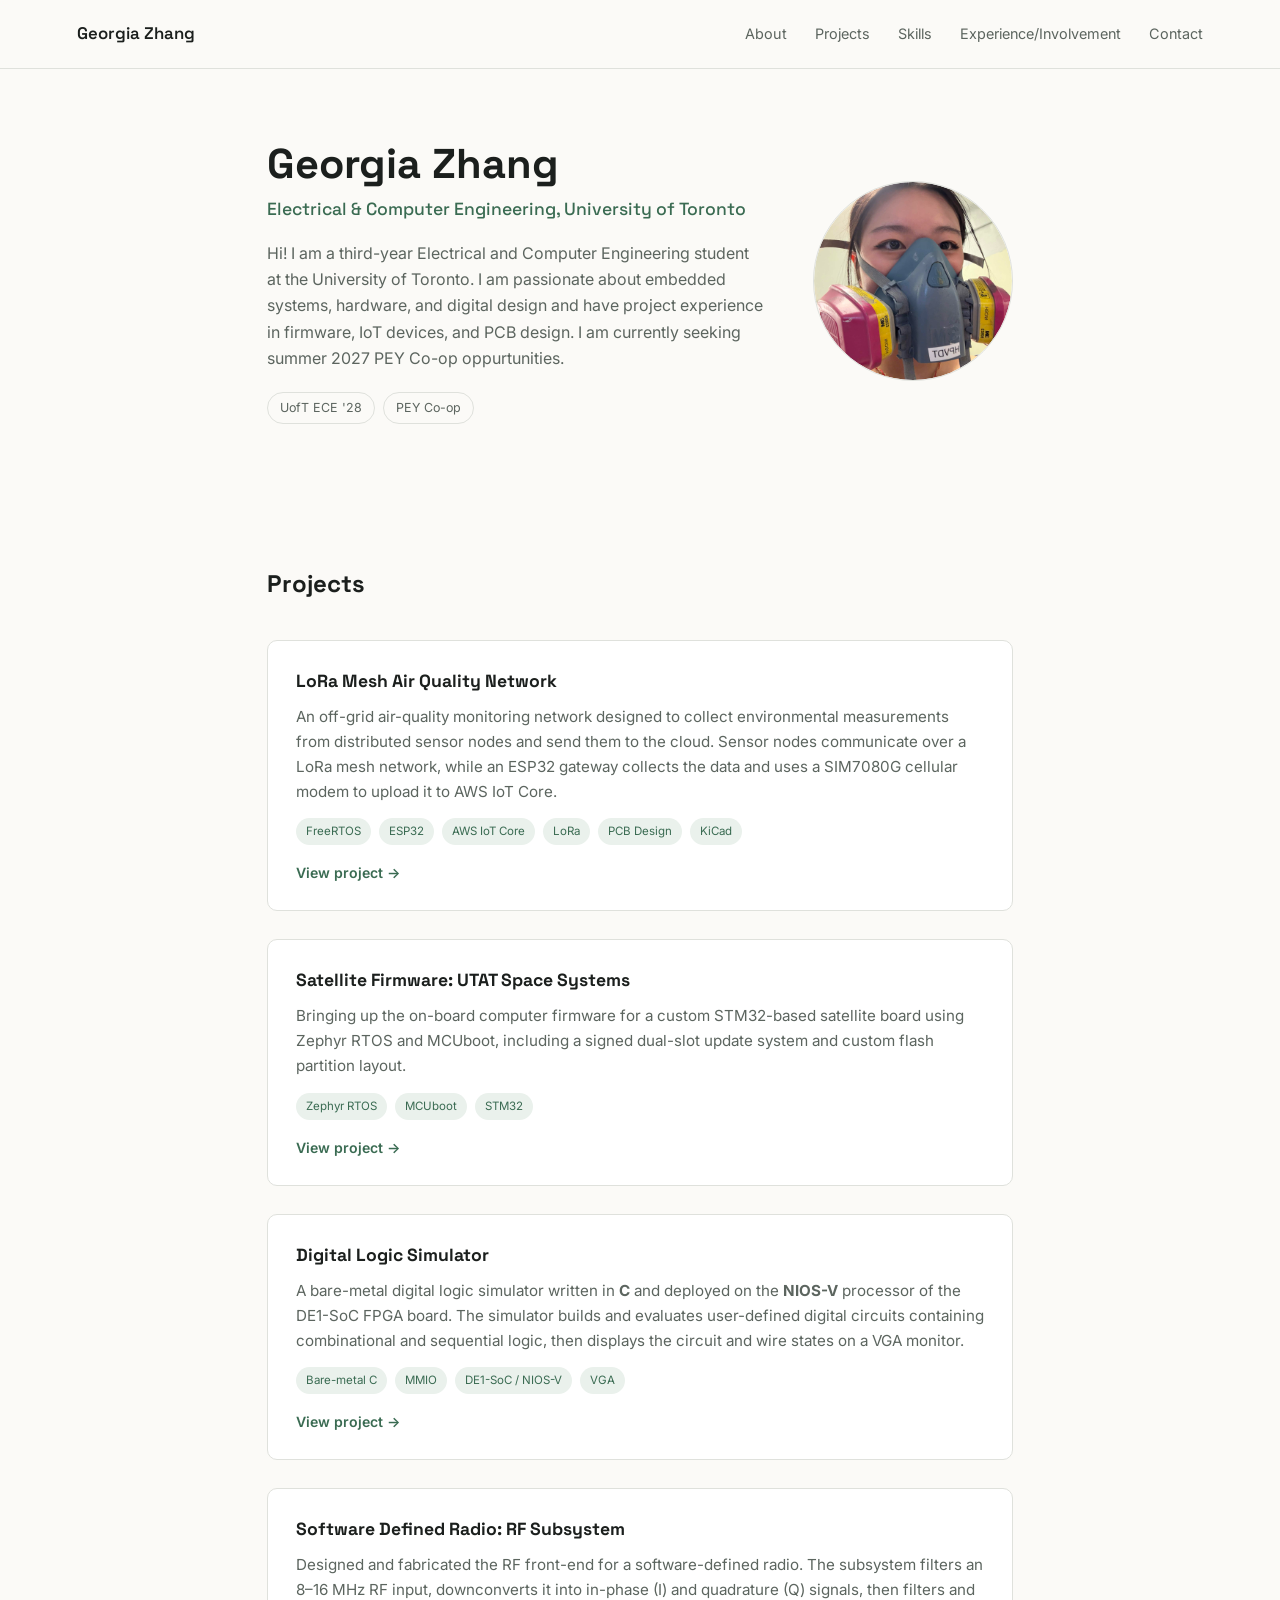
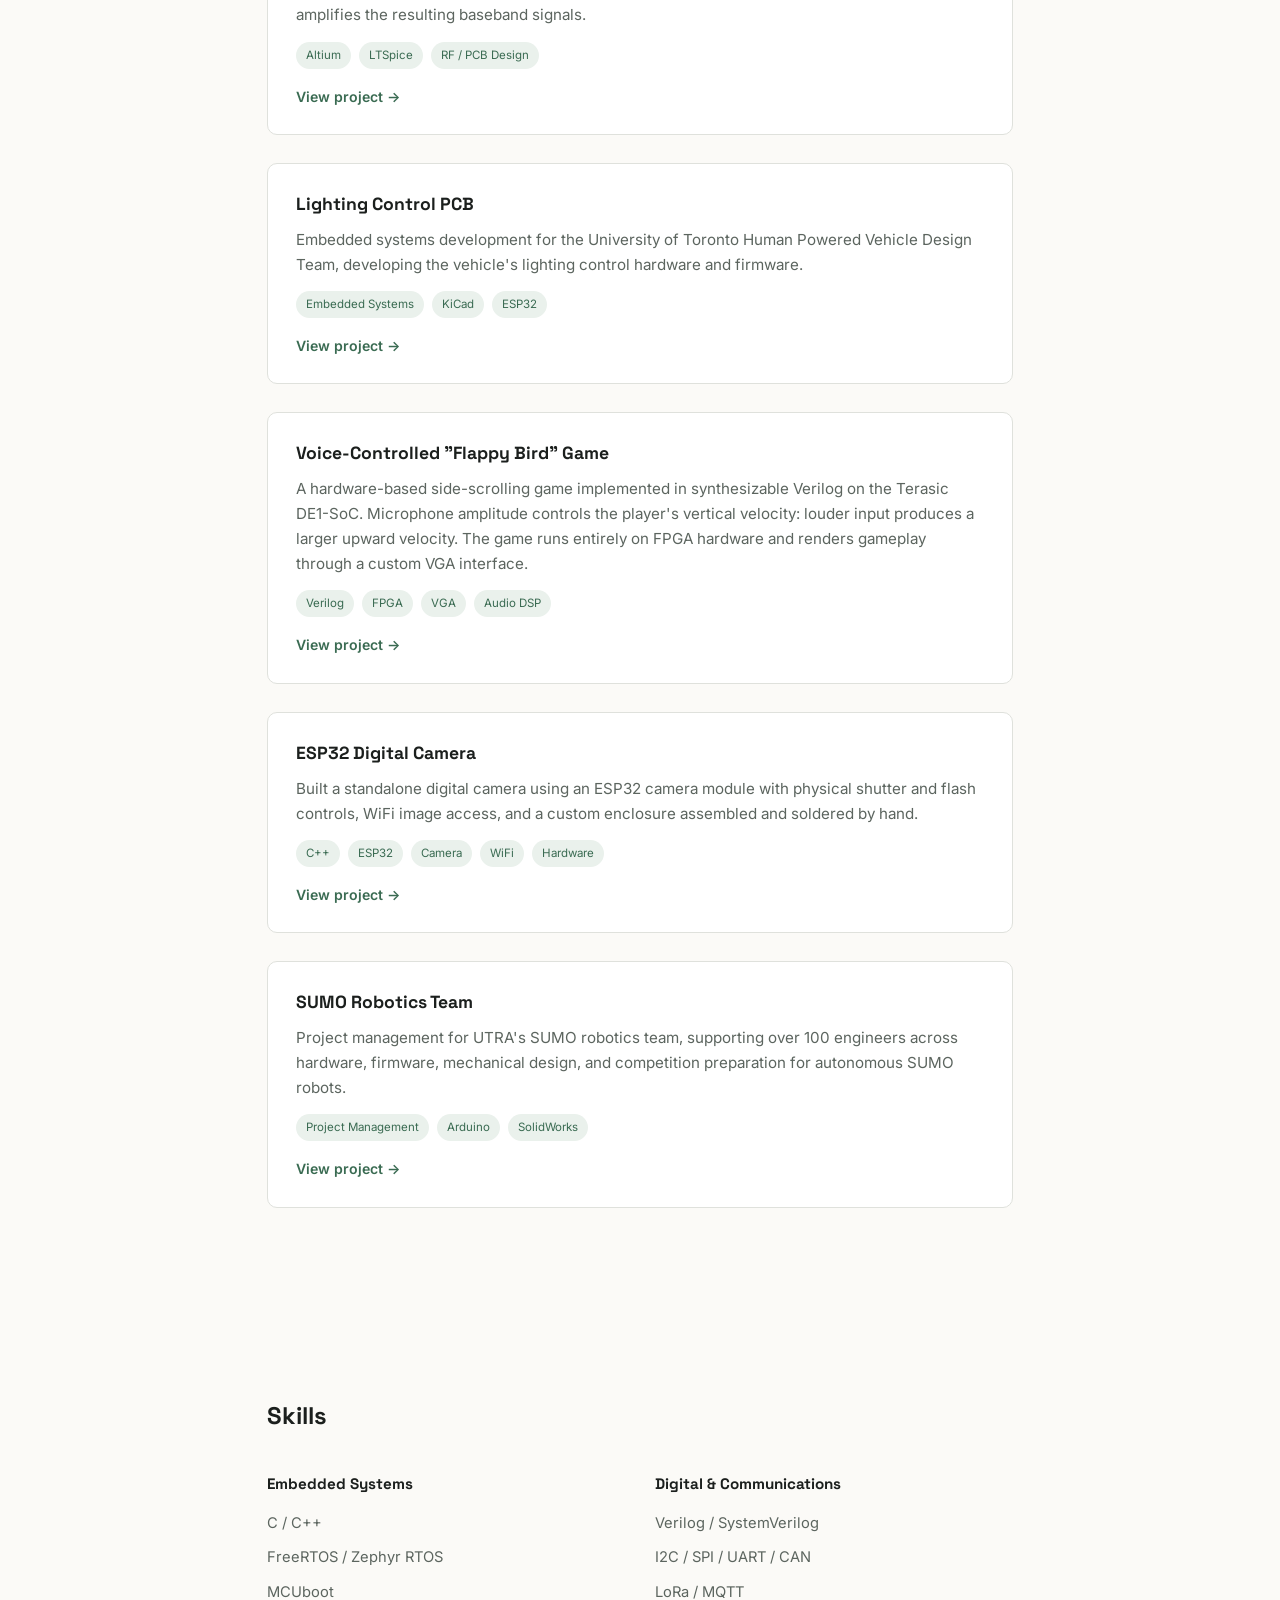
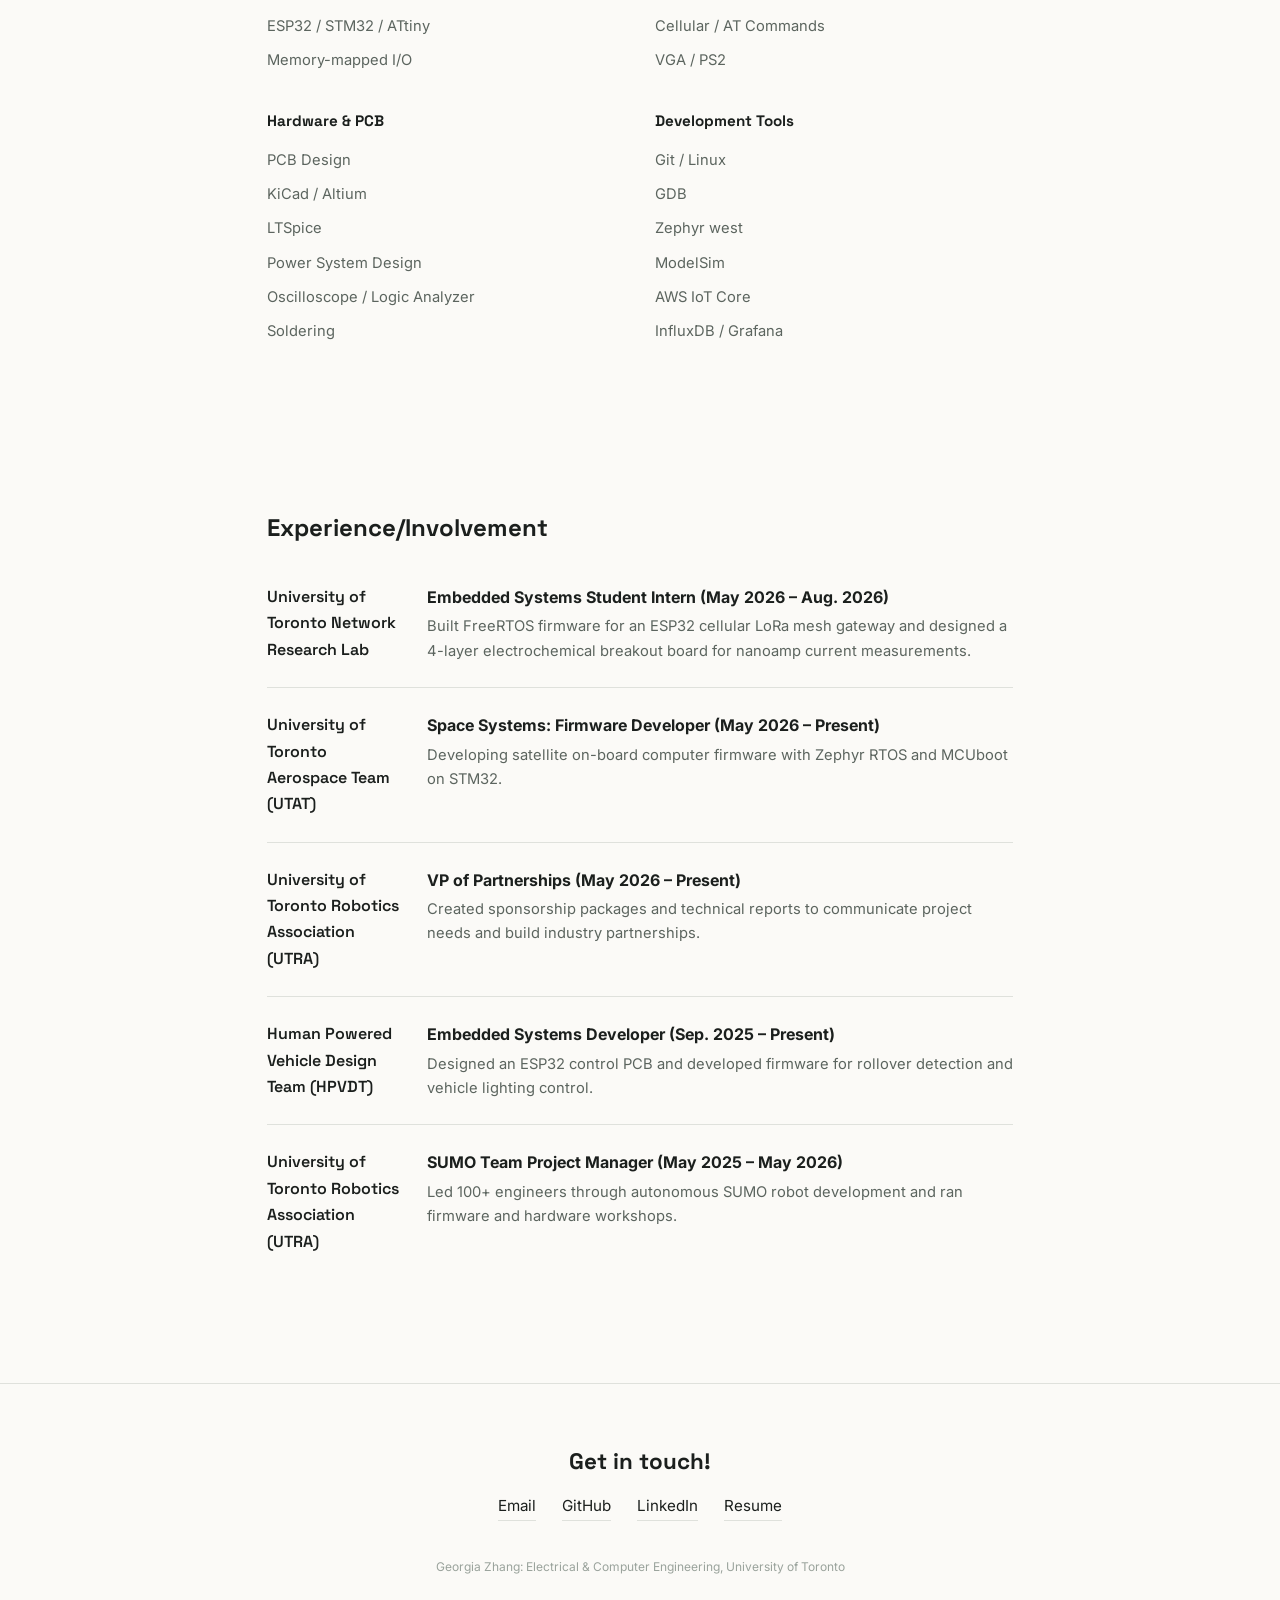
==== commit 8ce96db8: "remove pics" ====
--- a/index.html
+++ b/index.html
@@ -59,7 +59,6 @@
             Core</span><span>LoRa</span><span>PCB Design</span><span>KiCad</span></div>
         <a class="project-link" href="projects/lora-gateway.html">View project &rarr;</a>
       </div>
-      <div class="detail-photo"><img src="../images/lora-gateway.jpg" alt="LoRa Mesh Air Quality Gateway"></div>
     </div>
 
     <div class="project">
@@ -85,7 +84,6 @@
             NIOS-V</span><span>VGA</span></div>
         <a class="project-link" href="projects/digital-logic-simulator.html">View project &rarr;</a>
       </div>
-      <div class="detail-photo"><img src="../images/digital-logic-simulator.jpg" alt="Digital Logic Simulator"></div>
     </div>
 
     <div class="project">
@@ -97,8 +95,6 @@
         <div class="project-tags"><span>Altium</span><span>LTSpice</span><span>RF / PCB Design</span></div>
         <a class="project-link" href="projects/sdr-rf-subsystem.html">View project &rarr;</a>
       </div>
-      <div class="detail-photo"><img src="../images/sdr-rf-subsystem.jpg" alt="Software Defined Radio RF Subsystem">
-      </div>
     </div>
 
     <div class="project">
@@ -109,7 +105,6 @@
         <div class="project-tags"><span>Embedded Systems</span><span>KiCad</span><span>ESP32</span></div>
         <a class="project-link" href="projects/hpv.html">View project &rarr;</a>
       </div>
-      <div class="detail-photo"><img src="../images/hpv.jpg" alt="Lighting PCB"></div>
     </div>
 
     <div class="project">
@@ -121,7 +116,6 @@
         <div class="project-tags"><span>Verilog</span><span>FPGA</span><span>VGA</span><span>Audio DSP</span></div>
         <a class="project-link" href="projects/flappy-bird-fpga.html">View project &rarr;</a>
       </div>
-      <div class="detail-photo"><img src="../images/flappy-bird-fpga.jpg" alt="Voice-Controlled Flappy Bird"></div>
     </div>
 
 
@@ -135,7 +129,6 @@
         </div>
         <a class="project-link" href="projects/esp32-digital-camera.html">View project &rarr;</a>
       </div>
-      <div class="detail-photo"><img src="images/esp32-camera.jpg" alt="ESP32 Digital Camera"></div>
     </div>
 
 
@@ -148,7 +141,6 @@
         <div class="project-tags"><span>Project Management</span><span>Arduino</span><span>SolidWorks</span></div>
         <a class="project-link" href="projects/utra-project-manager.html">View project &rarr;</a>
       </div>
-      <div class="detail-photo"><img src="../images/utra-pm.jpg" alt="UTRA Project Manager"></div>
     </div>
 
     <!-- To add another project: copy one .project block above, edit the text,
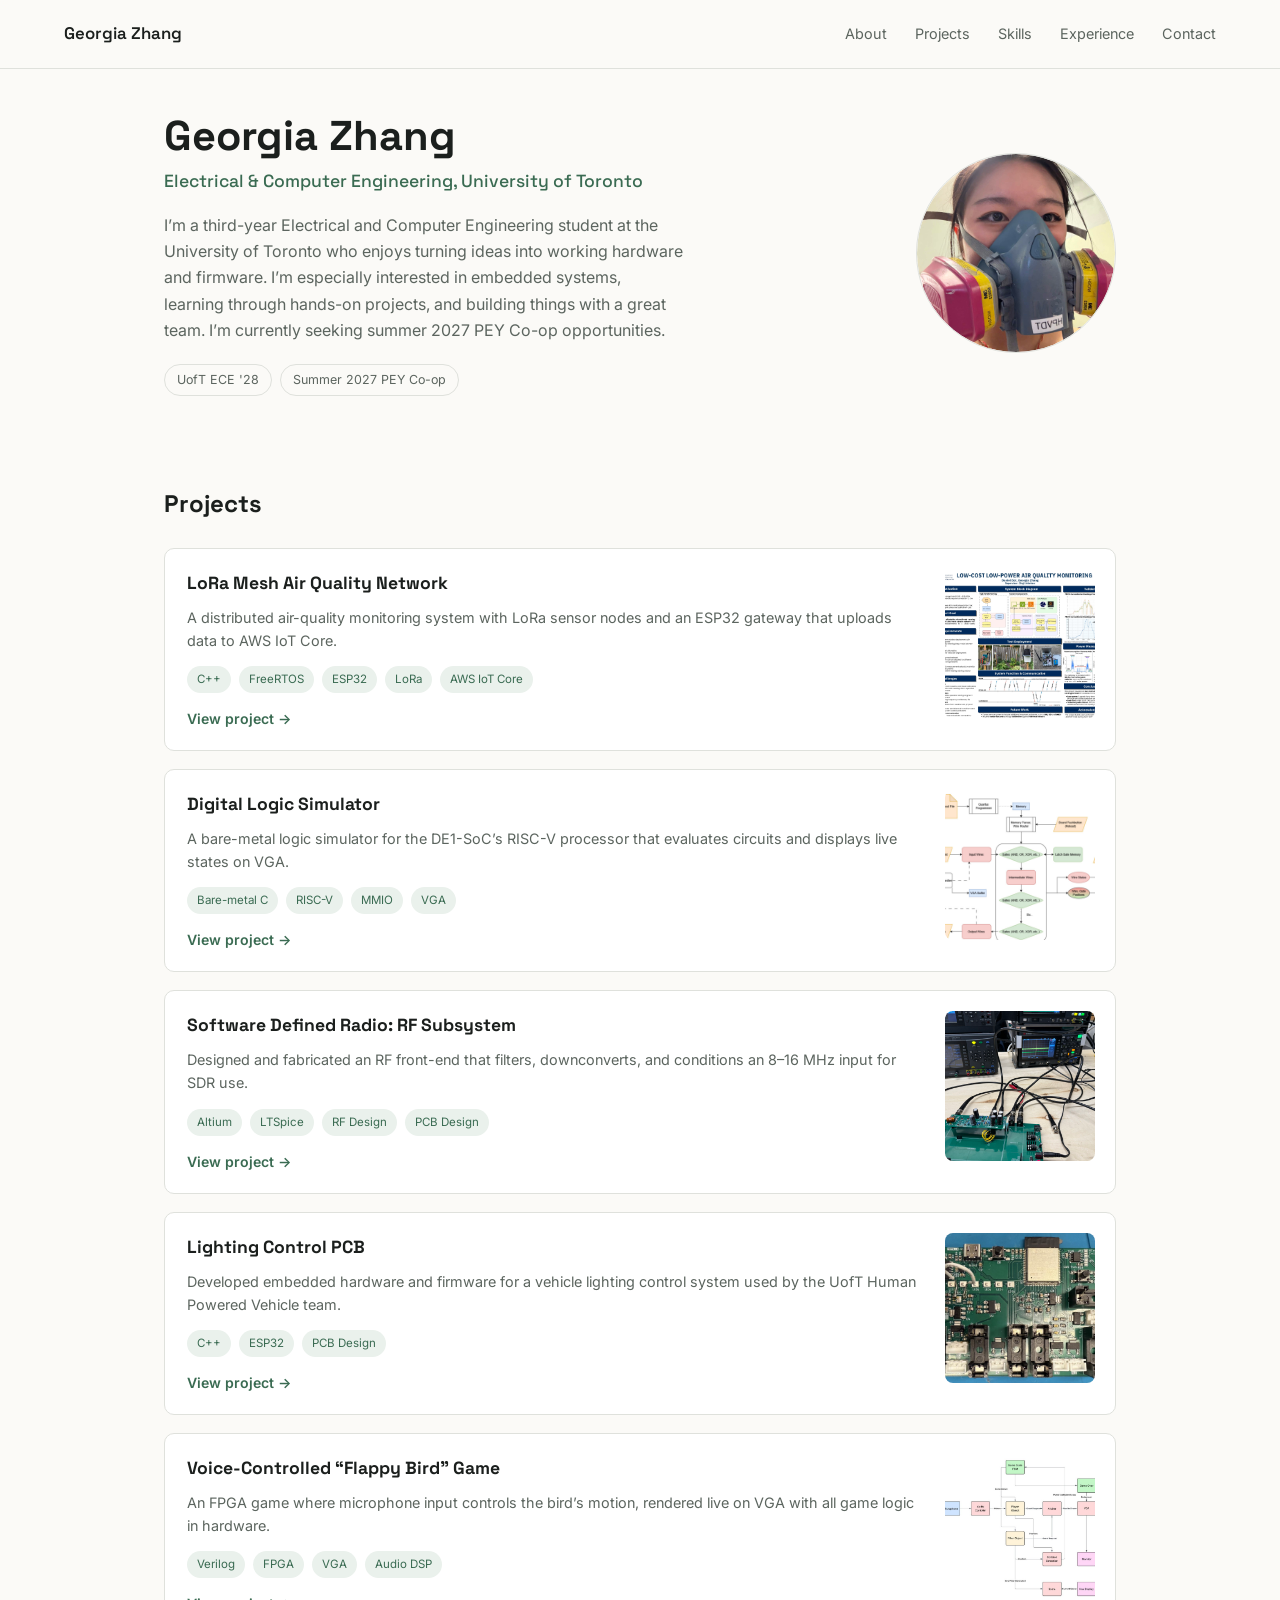
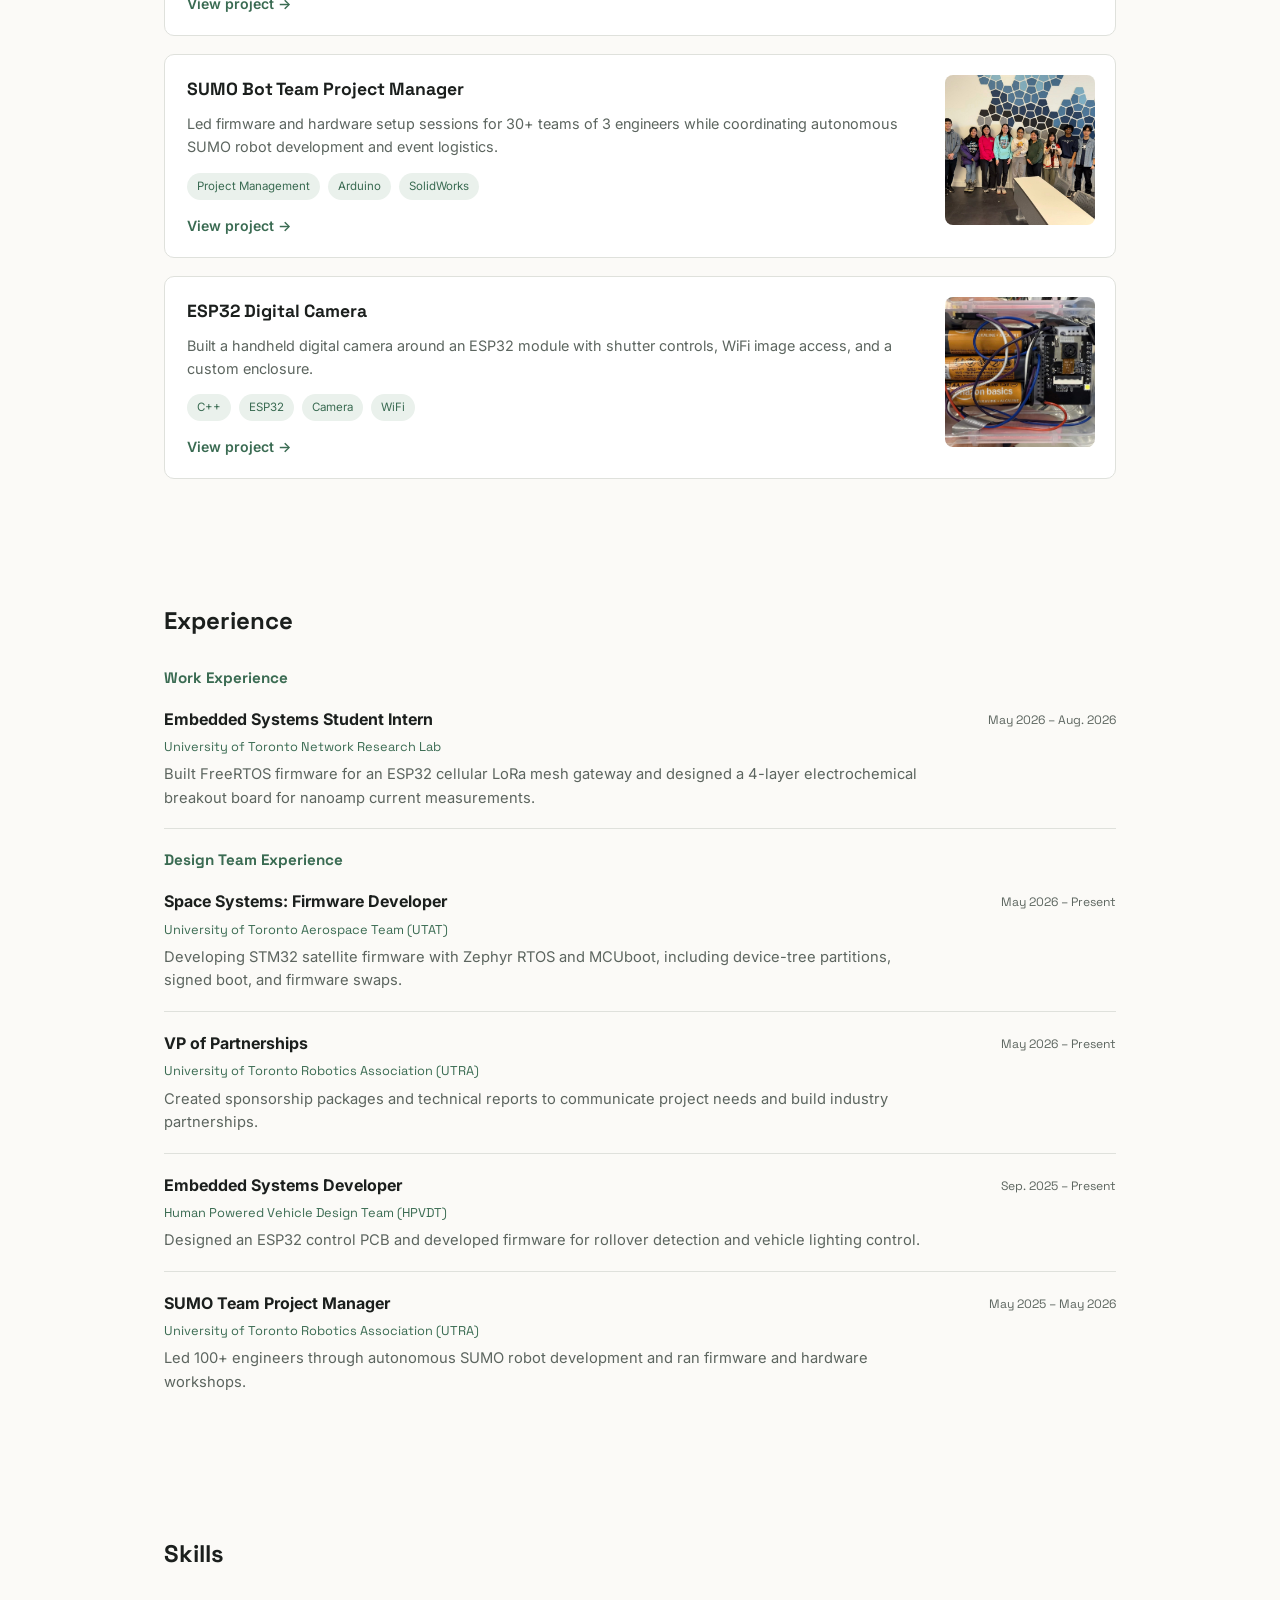
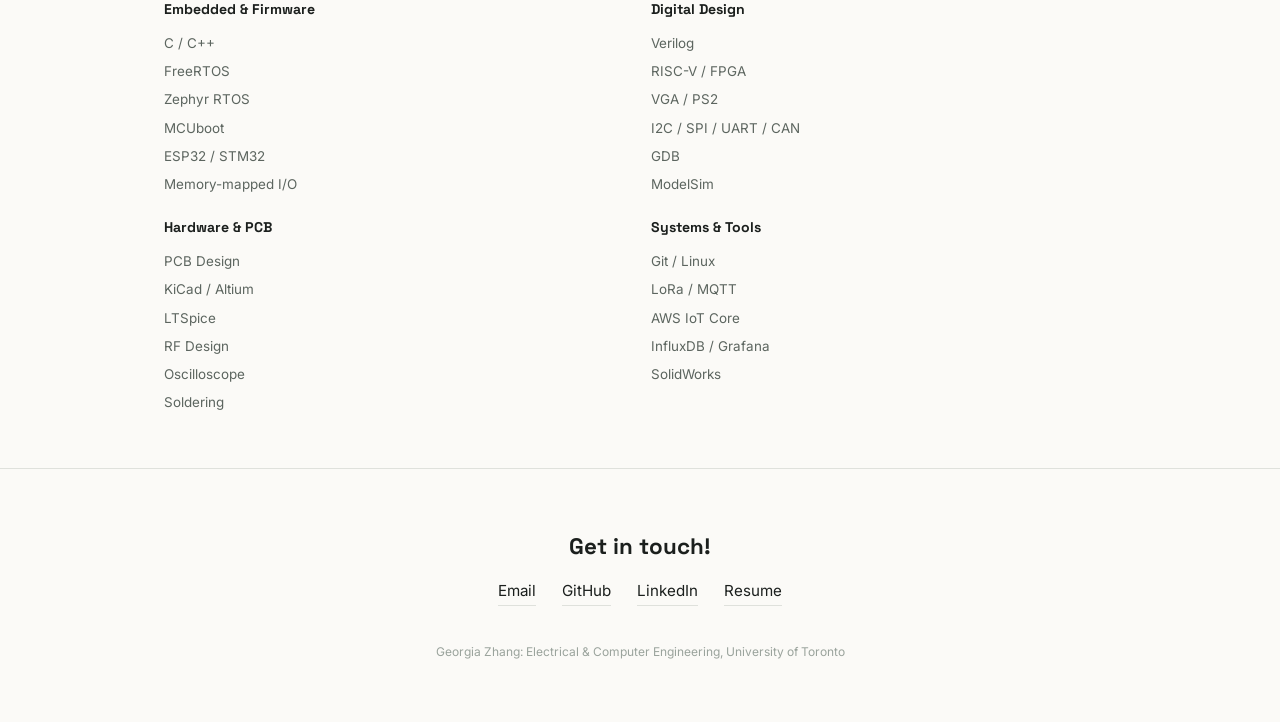
==== commit 0b8c0497: "updates" ====
--- a/index.html
+++ b/index.html
@@ -21,7 +21,7 @@
       <a href="#about">About</a>
       <a href="#projects">Projects</a>
       <a href="#skills">Skills</a>
-      <a href="#involvement">Experience/Involvement</a>
+      <a href="#experience">Experience</a>
       <a href="#contact">Contact</a>
     </nav>
   </header>
@@ -30,12 +30,13 @@
     <div class="hero-text">
       <h1>Georgia Zhang</h1>
       <div class="role">Electrical &amp; Computer Engineering, University of Toronto</div>
-      <p>Hi! I am a third-year Electrical and Computer Engineering student at the University of Toronto. I am passionate
-        about embedded systems, hardware, and digital design and have project experience in firmware, IoT devices, and
-        PCB design. I am currently seeking summer 2027 PEY Co-op oppurtunities.</p>
+      <p>I’m a third-year Electrical and Computer Engineering student at the University of Toronto who enjoys turning
+        ideas into working hardware and firmware. I’m especially interested in embedded systems, learning through
+        hands-on projects, and building things with a great team. I’m currently seeking summer 2027 PEY Co-op
+        opportunities.</p>
       <div class="tags">
         <span class="tag">UofT ECE '28</span>
-        <span class="tag">PEY Co-op</span>
+        <span class="tag">Summer 2027 PEY Co-op</span>
       </div>
     </div>
     <div class="hero-photo">
@@ -51,101 +52,142 @@
     <div class="project">
       <div class="project-body">
         <h3>LoRa Mesh Air Quality Network</h3>
-        <p>An off-grid air-quality monitoring network designed to collect environmental measurements
-          from distributed sensor nodes and send them to the cloud. Sensor nodes communicate over
-          a LoRa mesh network, while an ESP32 gateway collects the data and uses a SIM7080G cellular
-          modem to upload it to AWS IoT Core.</p>
-        <div class="project-tags"><span>FreeRTOS</span><span>ESP32</span><span>AWS IoT
-            Core</span><span>LoRa</span><span>PCB Design</span><span>KiCad</span></div>
+        <p>A distributed air-quality monitoring system with LoRa sensor nodes and an ESP32 gateway that uploads data to
+          AWS IoT Core.</p>
+        <div class="project-tags"><span>C++</span><span>FreeRTOS</span><span>ESP32</span><span>LoRa</span><span>AWS IoT
+            Core</span></div>
         <a class="project-link" href="projects/lora-gateway.html">View project &rarr;</a>
       </div>
-    </div>
-
-    <div class="project">
-      <!-- <div class="project-photo">project photo</div> -->
-      <div class="project-body">
-        <h3>Satellite Firmware: UTAT Space Systems</h3>
-        <p>Bringing up the on-board computer firmware for a custom STM32-based satellite board using Zephyr RTOS and
-          MCUboot, including a signed dual-slot update system and custom flash partition layout.</p>
-        <div class="project-tags"><span>Zephyr RTOS</span><span>MCUboot</span><span>STM32</span></div>
-        <a class="project-link" href="projects/satellite-firmware.html">View project &rarr;</a>
-      </div>
+      <div class="project-photo"><img src="images/lora-gateway.jpg" alt="LoRa Mesh Air Quality Network"></div>
     </div>
 
     <div class="project">
       <div class="project-body">
         <h3>Digital Logic Simulator</h3>
-        <p>A bare-metal digital logic simulator written in <b>C</b> and deployed on the
-          <b>NIOS-V</b> processor of the DE1-SoC FPGA board. The simulator builds and
-          evaluates user-defined digital circuits containing combinational and sequential
-          logic, then displays the circuit and wire states on a VGA monitor.
-        </p>
-        <div class="project-tags"><span>Bare-metal C</span><span>MMIO</span><span>DE1-SoC /
-            NIOS-V</span><span>VGA</span></div>
+        <p>A bare-metal logic simulator for the DE1-SoC’s RISC-V processor that evaluates circuits and displays live
+          states on VGA.</p>
+        <div class="project-tags"><span>Bare-metal C</span><span>RISC-V</span><span>MMIO</span><span>VGA</span></div>
         <a class="project-link" href="projects/digital-logic-simulator.html">View project &rarr;</a>
       </div>
+      <div class="project-photo"><img src="images/digital-logic-simulator.jpg" alt="Digital Logic Simulator"></div>
     </div>
 
     <div class="project">
       <div class="project-body">
         <h3>Software Defined Radio: RF Subsystem</h3>
-        <p>Designed and fabricated the RF front-end for a software-defined radio. The subsystem filters an
-          8–16 MHz RF input, downconverts it into in-phase (I) and quadrature (Q) signals, then filters and
-          amplifies the resulting baseband signals.</p>
-        <div class="project-tags"><span>Altium</span><span>LTSpice</span><span>RF / PCB Design</span></div>
+        <p>Designed and fabricated an RF front-end that filters, downconverts, and conditions an 8–16 MHz input for SDR
+          use.</p>
+        <div class="project-tags"><span>Altium</span><span>LTSpice</span><span>RF Design</span><span>PCB Design</span>
+        </div>
         <a class="project-link" href="projects/sdr-rf-subsystem.html">View project &rarr;</a>
       </div>
+      <div class="project-photo"><img src="images/sdr-rf-subsystem.jpg" alt="Software Defined Radio RF Subsystem"></div>
     </div>
 
     <div class="project">
       <div class="project-body">
         <h3>Lighting Control PCB</h3>
-        <p>Embedded systems development for the University of Toronto Human Powered Vehicle Design Team,
-          developing the vehicle's lighting control hardware and firmware.</p>
-        <div class="project-tags"><span>Embedded Systems</span><span>KiCad</span><span>ESP32</span></div>
+        <p>Developed embedded hardware and firmware for a vehicle lighting control system used by the UofT Human Powered
+          Vehicle team.</p>
+        <div class="project-tags"><span>C++</span><span>ESP32</span><span>PCB Design</span></div>
         <a class="project-link" href="projects/hpv.html">View project &rarr;</a>
       </div>
-    </div>
-
-    <div class="project">
-      <div class="project-body">
-        <h3>Voice-Controlled "Flappy Bird" Game</h3>
-        <p>A hardware-based side-scrolling game implemented in synthesizable Verilog on the Terasic DE1-SoC.
-          Microphone amplitude controls the player's vertical velocity: louder input produces a larger upward
-          velocity. The game runs entirely on FPGA hardware and renders gameplay through a custom VGA interface.</p>
+      <div class="project-photo"><img src="images/hpv.jpg" alt="Lighting Control PCB"></div>
+    </div>
+
+    <div class="project">
+      <div class="project-body">
+        <h3>Voice-Controlled “Flappy Bird” Game</h3>
+        <p>An FPGA game where microphone input controls the bird’s motion, rendered live on VGA with all game logic in
+          hardware.</p>
         <div class="project-tags"><span>Verilog</span><span>FPGA</span><span>VGA</span><span>Audio DSP</span></div>
         <a class="project-link" href="projects/flappy-bird-fpga.html">View project &rarr;</a>
       </div>
-    </div>
-
-
-    <div class="project">
-      <div class="project-body">
-        <h3>ESP32 Digital Camera</h3>
-        <p>Built a standalone digital camera using an ESP32 camera module with physical shutter and flash controls, WiFi
-          image access, and a custom enclosure assembled and soldered by hand.</p>
-        <div class="project-tags">
-          <span>C++</span><span>ESP32</span><span>Camera</span><span>WiFi</span><span>Hardware</span>
-        </div>
-        <a class="project-link" href="projects/esp32-digital-camera.html">View project &rarr;</a>
-      </div>
-    </div>
-
-
-
-    <div class="project">
-      <div class="project-body">
-        <h3>SUMO Robotics Team</h3>
-        <p>Project management for UTRA's SUMO robotics team, supporting over 100 engineers across hardware,
-          firmware, mechanical design, and competition preparation for autonomous SUMO robots.</p>
+      <div class="project-photo"><img src="images/flappy-bird-fpga.jpg" alt="Voice-Controlled Flappy Bird Game"></div>
+    </div>
+
+    <div class="project">
+      <div class="project-body">
+        <h3>SUMO Bot Team Project Manager</h3>
+        <p>Led firmware and hardware setup sessions for 30+ teams of 3 engineers while coordinating autonomous SUMO
+          robot development and event logistics.</p>
         <div class="project-tags"><span>Project Management</span><span>Arduino</span><span>SolidWorks</span></div>
         <a class="project-link" href="projects/utra-project-manager.html">View project &rarr;</a>
       </div>
-    </div>
+      <div class="project-photo"><img src="images/utra-pm.jpg" alt="SUMO Bot Team Project Manager"></div>
+    </div>
+
+    <div class="project">
+      <div class="project-body">
+        <h3>ESP32 Digital Camera</h3>
+        <p>Built a handheld digital camera around an ESP32 module with shutter controls, WiFi image access, and a custom
+          enclosure.</p>
+        <div class="project-tags"><span>C++</span><span>ESP32</span><span>Camera</span><span>WiFi</span></div>
+        <a class="project-link" href="projects/esp32-digital-camera.html">View project &rarr;</a>
+      </div>
+      <div class="project-photo"><img src="images/esp32-camera.jpg" alt="ESP32 Digital Camera"></div>
+    </div>
+
 
     <!-- To add another project: copy one .project block above, edit the text,
        and create a matching page in /projects/ (use an existing page as a template). -->
 
+  </section>
+
+  <section id="experience">
+    <h2 class="sec-title">Experience</h2>
+
+    <h3 class="experience-subtitle">Work Experience</h3>
+
+    <div class="role-row">
+      <div class="role-content">
+        <h3>Embedded Systems Student Intern</h3>
+        <div class="role-company">University of Toronto Network Research Lab</div>
+        <p>Built FreeRTOS firmware for an ESP32 cellular LoRa mesh gateway and designed a 4-layer electrochemical
+          breakout board for nanoamp current measurements.</p>
+      </div>
+      <div class="role-date">May 2026 – Aug. 2026</div>
+    </div>
+
+    <h3 class="experience-subtitle">Design Team Experience</h3>
+
+    <div class="role-row">
+      <div class="role-content">
+        <h3>Space Systems: Firmware Developer</h3>
+        <div class="role-company">University of Toronto Aerospace Team (UTAT)</div>
+        <p>Developing STM32 satellite firmware with Zephyr RTOS and MCUboot, including device-tree partitions, signed
+          boot, and firmware swaps.</p>
+      </div>
+      <div class="role-date">May 2026 – Present</div>
+    </div>
+
+    <div class="role-row">
+      <div class="role-content">
+        <h3>VP of Partnerships</h3>
+        <div class="role-company">University of Toronto Robotics Association (UTRA)</div>
+        <p>Created sponsorship packages and technical reports to communicate project needs and build industry
+          partnerships.</p>
+      </div>
+      <div class="role-date">May 2026 – Present</div>
+    </div>
+
+    <div class="role-row">
+      <div class="role-content">
+        <h3>Embedded Systems Developer</h3>
+        <div class="role-company">Human Powered Vehicle Design Team (HPVDT)</div>
+        <p>Designed an ESP32 control PCB and developed firmware for rollover detection and vehicle lighting control.</p>
+      </div>
+      <div class="role-date">Sep. 2025 – Present</div>
+    </div>
+
+    <div class="role-row">
+      <div class="role-content">
+        <h3>SUMO Team Project Manager</h3>
+        <div class="role-company">University of Toronto Robotics Association (UTRA)</div>
+        <p>Led 100+ engineers through autonomous SUMO robot development and ran firmware and hardware workshops.</p>
+      </div>
+      <div class="role-date">May 2025 – May 2026</div>
+    </div>
   </section>
 
   <section id="skills">
@@ -153,24 +195,26 @@
     <div class="skills-grid">
 
       <div class="skill-group">
-        <h4>Embedded Systems</h4>
+        <h4>Embedded &amp; Firmware</h4>
         <ul>
           <li>C / C++</li>
-          <li>FreeRTOS / Zephyr RTOS</li>
+          <li>FreeRTOS</li>
+          <li>Zephyr RTOS</li>
           <li>MCUboot</li>
-          <li>ESP32 / STM32 / ATtiny</li>
+          <li>ESP32 / STM32</li>
           <li>Memory-mapped I/O</li>
         </ul>
       </div>
 
       <div class="skill-group">
-        <h4>Digital &amp; Communications</h4>
-        <ul>
-          <li>Verilog / SystemVerilog</li>
+        <h4>Digital Design</h4>
+        <ul>
+          <li>Verilog</li>
+          <li>RISC-V / FPGA</li>
+          <li>VGA / PS2</li>
           <li>I2C / SPI / UART / CAN</li>
-          <li>LoRa / MQTT</li>
-          <li>Cellular / AT Commands</li>
-          <li>VGA / PS2</li>
+          <li>GDB</li>
+          <li>ModelSim</li>
         </ul>
       </div>
 
@@ -180,72 +224,23 @@
           <li>PCB Design</li>
           <li>KiCad / Altium</li>
           <li>LTSpice</li>
-          <li>Power System Design</li>
-          <li>Oscilloscope / Logic Analyzer</li>
+          <li>RF Design</li>
+          <li>Oscilloscope</li>
           <li>Soldering</li>
         </ul>
       </div>
 
       <div class="skill-group">
-        <h4>Development Tools</h4>
+        <h4>Systems &amp; Tools</h4>
         <ul>
           <li>Git / Linux</li>
-          <li>GDB</li>
-          <li>Zephyr west</li>
-          <li>ModelSim</li>
+          <li>LoRa / MQTT</li>
           <li>AWS IoT Core</li>
           <li>InfluxDB / Grafana</li>
-        </ul>
-      </div>
-
-    </div>
-  </section>
-
-
-
-  <section id="involvement">
-    <h2 class="sec-title">Experience/Involvement</h2>
-
-    <div class="role-row">
-      <div class="org">University of Toronto Network Research Lab</div>
-      <div>
-        <h3>Embedded Systems Student Intern (May 2026 – Aug. 2026)</h3>
-        <p>Built FreeRTOS firmware for an ESP32 cellular LoRa mesh gateway and designed a 4-layer electrochemical
-          breakout board for nanoamp current measurements.</p>
-      </div>
-    </div>
-
-    <div class="role-row">
-      <div class="org">University of Toronto Aerospace Team (UTAT)</div>
-      <div>
-        <h3>Space Systems: Firmware Developer (May 2026 – Present)</h3>
-        <p>Developing satellite on-board computer firmware with Zephyr RTOS and MCUboot on STM32.</p>
-      </div>
-    </div>
-
-    <div class="role-row">
-      <div class="org">University of Toronto Robotics Association (UTRA)</div>
-      <div>
-        <h3>VP of Partnerships (May 2026 – Present)</h3>
-        <p>Created sponsorship packages and technical reports to communicate project needs and build industry
-          partnerships.</p>
-      </div>
-    </div>
-
-    <div class="role-row">
-      <div class="org">Human Powered Vehicle Design Team (HPVDT)</div>
-      <div>
-        <h3>Embedded Systems Developer (Sep. 2025 – Present)</h3>
-        <p>Designed an ESP32 control PCB and developed firmware for rollover detection and vehicle lighting control.</p>
-      </div>
-    </div>
-
-    <div class="role-row">
-      <div class="org">University of Toronto Robotics Association (UTRA)</div>
-      <div>
-        <h3>SUMO Team Project Manager (May 2025 – May 2026)</h3>
-        <p>Led 100+ engineers through autonomous SUMO robot development and ran firmware and hardware workshops.</p>
-      </div>
+          <li>SolidWorks</li>
+        </ul>
+      </div>
+
     </div>
   </section>
 
--- a/style.css
+++ b/style.css
@@ -1,4 +1,4 @@
-:root{
+:root {
   --bg: #fbfaf7;
   --ink: #1b1f1d;
   --muted: #5c655f;
@@ -9,134 +9,521 @@
   --mono: 'Space Grotesk', sans-serif;
   --sans: 'Inter', sans-serif;
 }
-*{ box-sizing:border-box; margin:0; padding:0; }
-html{ scroll-behavior:smooth; }
-body{ background:var(--bg); color:var(--ink); font-family:var(--sans); line-height:1.65; }
-a{ color:inherit; }
-img{ max-width:100%; display:block; }
-
-header{
-  position:sticky; top:0; z-index:10; background:rgba(251,250,247,0.9); backdrop-filter:blur(6px);
-  border-bottom:1px solid var(--line);
-  display:flex; justify-content:space-between; align-items:center;
-  padding:20px 6vw;
-}
-header .name{ font-family:var(--mono); font-weight:600; font-size:1.05rem; text-decoration:none; }
-nav{ display:flex; gap:28px; font-size:0.9rem; }
-nav a{ text-decoration:none; color:var(--muted); }
-nav a:hover{ color:var(--ink); }
-
-section{ padding:80px 6vw; max-width:900px; margin:0 auto; }
+
+* {
+  box-sizing: border-box;
+  margin: 0;
+  padding: 0;
+}
+
+html {
+  scroll-behavior: smooth;
+}
+
+body {
+  background: var(--bg);
+  color: var(--ink);
+  font-family: var(--sans);
+  line-height: 1.65;
+}
+
+a {
+  color: inherit;
+}
+
+img {
+  max-width: 100%;
+  display: block;
+}
+
+header {
+  position: sticky;
+  top: 0;
+  z-index: 10;
+  background: rgba(251, 250, 247, 0.9);
+  backdrop-filter: blur(6px);
+  border-bottom: 1px solid var(--line);
+  display: flex;
+  justify-content: space-between;
+  align-items: center;
+  padding: 20px 5vw;
+}
+
+header .name {
+  font-family: var(--mono);
+  font-weight: 600;
+  font-size: 1.05rem;
+  text-decoration: none;
+}
+
+nav {
+  display: flex;
+  gap: 28px;
+  font-size: 0.9rem;
+}
+
+nav a {
+  text-decoration: none;
+  color: var(--muted);
+}
+
+nav a:hover {
+  color: var(--ink);
+}
+
+section {
+  padding: 52px 5vw;
+  max-width: 1080px;
+  margin: 0 auto;
+}
 
 /* Hero (homepage) */
-.hero{ padding-top:70px; padding-bottom:60px; display:flex; gap:48px; align-items:center; flex-wrap:wrap; }
-.hero-text{ flex:1 1 380px; }
-.hero-photo{
-  flex:0 0 200px; width:200px; height:200px; border-radius:50%;
-  background:var(--card); border:1px solid var(--line);
-  display:flex; align-items:center; justify-content:center;
-  color:var(--muted); font-size:0.8rem; text-align:center; overflow:hidden;
-}
-.hero-photo img{ width:100%; height:100%; object-fit:cover; }
-.hero h1{ font-family:var(--mono); font-weight:700; font-size:clamp(2rem, 4vw, 2.6rem); line-height:1.2; }
-.hero .role{ color:var(--accent); font-family:var(--mono); font-weight:500; margin-top:6px; font-size:1.1rem; }
-.hero p{ margin-top:16px; color:var(--muted); max-width:520px; }
-.hero .tags{ margin-top:20px; display:flex; gap:8px; flex-wrap:wrap; }
-.tag{ font-size:0.78rem; color:var(--muted); border:1px solid var(--line); padding:5px 12px; border-radius:20px; }
-
-h2.sec-title{ font-family:var(--mono); font-size:1.5rem; margin-bottom:36px; }
+.hero {
+  padding-top: 42px;
+  padding-bottom: 36px;
+  display: flex;
+  gap: 48px;
+  align-items: center;
+  flex-wrap: wrap;
+}
+
+.hero-text {
+  flex: 1 1 380px;
+}
+
+.hero-photo {
+  flex: 0 0 200px;
+  width: 200px;
+  height: 200px;
+  border-radius: 50%;
+  background: var(--card);
+  border: 1px solid var(--line);
+  display: flex;
+  align-items: center;
+  justify-content: center;
+  color: var(--muted);
+  font-size: 0.8rem;
+  text-align: center;
+  overflow: hidden;
+}
+
+.hero-photo img {
+  width: 100%;
+  height: 100%;
+  object-fit: cover;
+}
+
+.hero h1 {
+  font-family: var(--mono);
+  font-weight: 700;
+  font-size: clamp(2rem, 4vw, 2.6rem);
+  line-height: 1.2;
+}
+
+.hero .role {
+  color: var(--accent);
+  font-family: var(--mono);
+  font-weight: 500;
+  margin-top: 6px;
+  font-size: 1.1rem;
+}
+
+.hero p {
+  margin-top: 16px;
+  color: var(--muted);
+  max-width: 520px;
+}
+
+.hero .tags {
+  margin-top: 20px;
+  display: flex;
+  gap: 8px;
+  flex-wrap: wrap;
+}
+
+.tag {
+  font-size: 0.78rem;
+  color: var(--muted);
+  border: 1px solid var(--line);
+  padding: 5px 12px;
+  border-radius: 20px;
+}
+
+h2.sec-title {
+  font-family: var(--mono);
+  font-size: 1.5rem;
+  margin-bottom: 24px;
+}
 
 /* About */
-.about p{ color:var(--muted); max-width:640px; }
+.about p {
+  color: var(--muted);
+  max-width: 640px;
+}
 
 /* Project cards (homepage grid) */
-.project{
-  background:var(--card); border:1px solid var(--line); border-radius:10px;
-  overflow:hidden; margin-bottom:28px; display:flex; flex-wrap:wrap;
-  transition:border-color .2s, transform .2s;
-}
-.project:hover{ border-color:var(--accent); }
-.project-photo{
-  flex:0 0 260px; min-height:180px; background:#f1f0eb;
-  display:flex; align-items:center; justify-content:center;
-  color:var(--muted); font-size:0.8rem; text-align:center; padding:20px;
-}
-.project-photo img{ width:100%; height:100%; object-fit:cover; }
-.project-body{ flex:1 1 320px; padding:26px 28px; display:flex; flex-direction:column; }
-.project-body h3{ font-family:var(--mono); font-size:1.1rem; margin-bottom:8px; }
-.project-body p{ color:var(--muted); font-size:0.95rem; }
-.project-tags{ margin-top:14px; display:flex; gap:8px; flex-wrap:wrap; }
-.project-tags span{ font-size:0.72rem; color:var(--accent); background:var(--accent-bg); padding:4px 10px; border-radius:20px; }
-.project-link{
-  margin-top:16px; font-size:0.88rem; font-weight:600; color:var(--accent);
-  text-decoration:none; display:inline-flex; align-items:center; gap:6px;
-}
-.project-link:hover{ text-decoration:underline; }
+.project {
+  background: var(--card);
+  border: 1px solid var(--line);
+  border-radius: 10px;
+  overflow: hidden;
+  margin-bottom: 18px;
+  display: flex;
+  flex-wrap: wrap;
+  transition: border-color .2s, transform .2s;
+}
+
+.project:hover {
+  border-color: var(--accent);
+}
+
+.project-photo {
+  order: 2;
+  flex: 0 0 150px;
+  width: 150px;
+  height: 150px;
+  margin: 20px 20px 20px 0;
+  background: #f1f0eb;
+  border-radius: 8px;
+  overflow: hidden;
+  display: flex;
+  align-items: center;
+  justify-content: center;
+  color: var(--muted);
+  font-size: 0.8rem;
+  text-align: center;
+  padding: 0;
+}
+
+.project-photo img {
+  width: 100%;
+  height: 100%;
+  object-fit: cover;
+}
+
+.project-body {
+  flex: 1 1 320px;
+  padding: 20px 22px;
+  display: flex;
+  flex-direction: column;
+}
+
+.project-body h3 {
+  font-family: var(--mono);
+  font-size: 1.1rem;
+  margin-bottom: 8px;
+}
+
+.project-body p {
+  color: var(--muted);
+  font-size: 0.9rem;
+  line-height: 1.6;
+}
+
+.project-tags {
+  margin-top: 14px;
+  display: flex;
+  gap: 8px;
+  flex-wrap: wrap;
+}
+
+.project-tags span {
+  font-size: 0.72rem;
+  color: var(--accent);
+  background: var(--accent-bg);
+  padding: 4px 10px;
+  border-radius: 20px;
+}
+
+.project-link {
+  margin-top: 14px;
+  font-size: 0.88rem;
+  font-weight: 600;
+  color: var(--accent);
+  text-decoration: none;
+  display: inline-flex;
+  align-items: center;
+  gap: 6px;
+}
+
+.project-link:hover {
+  text-decoration: underline;
+}
 
 /* Skills */
-.skills-grid{ display:grid; grid-template-columns:repeat(2, 1fr); gap:30px; }
-.skill-group h4{ font-family:var(--mono); font-size:0.95rem; margin-bottom:10px; }
-.skill-group ul{ list-style:none; color:var(--muted); font-size:0.92rem; }
-.skill-group li{ padding:5px 0; }
+.skills-grid {
+  display: grid;
+  grid-template-columns: repeat(2, 1fr);
+  gap: 18px 22px;
+}
+
+.skill-group h4 {
+  font-family: var(--mono);
+  font-size: 0.88rem;
+  margin-bottom: 8px;
+}
+
+.skill-group ul {
+  list-style: none;
+  color: var(--muted);
+  font-size: 0.84rem;
+}
+
+.skill-group li {
+  padding: 3px 0;
+}
 
 /* Involvement */
-.role-row{ display:flex; gap:20px; margin-bottom:24px; padding-bottom:24px; border-bottom:1px solid var(--line); }
-.role-row:last-child{ border-bottom:none; }
-.role-row .org{ flex:0 0 140px; font-family:var(--mono); font-weight:600; }
-.role-row h3{ font-size:1rem; margin-bottom:4px; }
-.role-row p{ color:var(--muted); font-size:0.92rem; }
-
-footer{ border-top:1px solid var(--line); padding:60px 6vw; text-align:center; }
-footer h2{ font-family:var(--mono); font-size:1.4rem; margin-bottom:12px; }
-footer p{ color:var(--muted); margin-bottom:20px; }
-.links{ display:flex; gap:26px; justify-content:center; flex-wrap:wrap; }
-.links a{ text-decoration:none; border-bottom:1px solid var(--line); padding-bottom:2px; font-size:0.95rem; }
-.links a:hover{ border-color:var(--accent); color:var(--accent); }
-.fine{ margin-top:36px; font-size:0.75rem; color:#9aa39c; }
+.experience-subtitle {
+  font-family: var(--mono);
+  font-size: 0.95rem;
+  color: var(--accent);
+  margin: 4px 0 16px;
+}
+
+.role-row {
+  display: grid;
+  grid-template-columns: minmax(0, 1fr) 150px;
+  gap: 18px 26px;
+  margin-bottom: 18px;
+  padding-bottom: 18px;
+  border-bottom: 1px solid var(--line);
+}
+
+.role-row:last-child {
+  border-bottom: none;
+}
+
+.role-content {
+  min-width: 0;
+}
+
+.role-content h3 {
+  font-size: 1rem;
+  margin-bottom: 4px;
+}
+
+.role-company {
+  font-family: var(--mono);
+  font-size: 0.8rem;
+  color: var(--accent);
+  margin-bottom: 6px;
+}
+
+.role-date {
+  font-family: var(--mono);
+  font-size: 0.76rem;
+  color: var(--muted);
+  padding-top: 4px;
+  text-align: right;
+}
+
+.role-row p {
+  color: var(--muted);
+  font-size: 0.92rem;
+  line-height: 1.6;
+}
+
+footer {
+  border-top: 1px solid var(--line);
+  padding: 60px 5vw;
+  text-align: center;
+}
+
+footer h2 {
+  font-family: var(--mono);
+  font-size: 1.4rem;
+  margin-bottom: 12px;
+}
+
+footer p {
+  color: var(--muted);
+  margin-bottom: 20px;
+}
+
+.links {
+  display: flex;
+  gap: 26px;
+  justify-content: center;
+  flex-wrap: wrap;
+}
+
+.links a {
+  text-decoration: none;
+  border-bottom: 1px solid var(--line);
+  padding-bottom: 2px;
+  font-size: 0.95rem;
+}
+
+.links a:hover {
+  border-color: var(--accent);
+  color: var(--accent);
+}
+
+.fine {
+  margin-top: 36px;
+  font-size: 0.75rem;
+  color: #9aa39c;
+}
 
 /* ---- Project detail pages ---- */
-.back-link{
-  display:inline-flex; align-items:center; gap:6px; font-size:0.88rem; color:var(--muted);
-  text-decoration:none; margin-bottom:28px;
-}
-.back-link:hover{ color:var(--accent); }
-
-.detail-hero{ padding-top:50px; padding-bottom:10px; }
-.detail-hero h1{ font-family:var(--mono); font-weight:700; font-size:clamp(1.8rem, 4vw, 2.3rem); }
-.detail-hero .subtitle{ color:var(--accent); font-family:var(--mono); font-size:1rem; margin-top:8px; }
-.detail-hero .tags{ margin-top:18px; display:flex; gap:8px; flex-wrap:wrap; }
-
-.detail-photo{
-  margin-top:30px; border-radius:10px; overflow:hidden; background:#f1f0eb;
-  min-height:260px; display:flex; align-items:center; justify-content:center;
-  color:var(--muted); font-size:0.85rem; border:1px solid var(--line);
-}
-.detail-photo img{ width:100%; height:100%; object-fit:cover; }
-
-.callout{
-  margin-top:26px; padding:16px 20px; background:var(--accent-bg); border-left:3px solid var(--accent);
-  border-radius:6px; font-size:0.9rem; color:var(--ink);
-}
-
-.detail-section{ padding-top:20px; padding-bottom:20px; max-width:760px; }
-.detail-section h2{ font-family:var(--mono); font-size:1.2rem; margin-bottom:14px; }
-.detail-section p{ color:var(--muted); margin-bottom:14px; }
-.detail-section ul, .detail-section ol{ color:var(--muted); margin-left:22px; margin-bottom:14px; }
-.detail-section li{ margin-bottom:8px; }
-.detail-section li b{ color:var(--ink); }
-
-.code-block{
-  background:#1b1f1d; color:#e8ece8; font-family:'Space Grotesk', monospace;
-  font-size:0.85rem; padding:16px 18px; border-radius:8px; overflow-x:auto;
-  margin-bottom:16px; line-height:1.7;
-}
-
-@media (max-width:700px){
-  .skills-grid{ grid-template-columns:1fr; }
-  nav{ gap:16px; font-size:0.82rem; }
-  .hero{ flex-direction:column-reverse; text-align:center; }
-  .hero p{ margin-left:auto; margin-right:auto; }
-  .hero .tags{ justify-content:center; }
-  .project{ flex-direction:column; }
-  .project-photo{ flex:0 0 160px; width:100%; }
-}
+.back-link {
+  display: inline-flex;
+  align-items: center;
+  gap: 6px;
+  font-size: 0.88rem;
+  color: var(--muted);
+  text-decoration: none;
+  margin-bottom: 28px;
+}
+
+.back-link:hover {
+  color: var(--accent);
+}
+
+.detail-hero {
+  padding-top: 50px;
+  padding-bottom: 10px;
+}
+
+.detail-hero h1 {
+  font-family: var(--mono);
+  font-weight: 700;
+  font-size: clamp(1.8rem, 4vw, 2.3rem);
+}
+
+.detail-hero .subtitle {
+  color: var(--accent);
+  font-family: var(--mono);
+  font-size: 1rem;
+  margin-top: 8px;
+}
+
+.detail-hero .tags {
+  margin-top: 18px;
+  display: flex;
+  gap: 8px;
+  flex-wrap: wrap;
+}
+
+.detail-photo {
+  margin-top: 30px;
+  border-radius: 10px;
+  overflow: hidden;
+  background: #f1f0eb;
+  min-height: 260px;
+  display: flex;
+  align-items: center;
+  justify-content: center;
+  color: var(--muted);
+  font-size: 0.85rem;
+  border: 1px solid var(--line);
+}
+
+.detail-photo img {
+  width: 100%;
+  height: 100%;
+  object-fit: cover;
+}
+
+.detail-photo-small {
+  width: 100%;
+  height: 400px;
+  min-height: 0;
+  margin-top: 18px;
+  margin-bottom: 20px;
+}
+
+.callout {
+  margin-top: 26px;
+  padding: 16px 20px;
+  background: var(--accent-bg);
+  border-left: 3px solid var(--accent);
+  border-radius: 6px;
+  font-size: 0.9rem;
+  color: var(--ink);
+}
+
+.detail-section {
+  padding-top: 20px;
+  padding-bottom: 20px;
+  max-width: 900px;
+}
+
+.detail-section h2 {
+  font-family: var(--mono);
+  font-size: 1.2rem;
+  margin-bottom: 14px;
+}
+
+.detail-section p {
+  color: var(--muted);
+  margin-bottom: 14px;
+}
+
+.detail-section ul,
+.detail-section ol {
+  color: var(--muted);
+  margin-left: 22px;
+  margin-bottom: 14px;
+}
+
+.detail-section li {
+  margin-bottom: 8px;
+}
+
+.detail-section li b {
+  color: var(--ink);
+}
+
+.code-block {
+  background: #1b1f1d;
+  color: #e8ece8;
+  font-family: 'Space Grotesk', monospace;
+  font-size: 0.85rem;
+  padding: 16px 18px;
+  border-radius: 8px;
+  overflow-x: auto;
+  margin-bottom: 16px;
+  line-height: 1.7;
+}
+
+@media (max-width:700px) {
+  .detail-photo-small {
+    height: 300px;
+  }
+
+  .skills-grid {
+    grid-template-columns: 1fr;
+  }
+
+  nav {
+    gap: 16px;
+    font-size: 0.82rem;
+  }
+
+  .hero {
+    flex-direction: column-reverse;
+    text-align: center;
+  }
+
+  .hero p {
+    margin-left: auto;
+    margin-right: auto;
+  }
+
+  .hero .tags {
+    justify-content: center;
+  }
+
+  .project {
+    flex-direction: column;
+  }
+
+  .project-photo {
+    flex: 0 0 150px;
+    width: 150px;
+    height: 150px;
+    margin: 0 18px 18px auto;
+  }
+}
